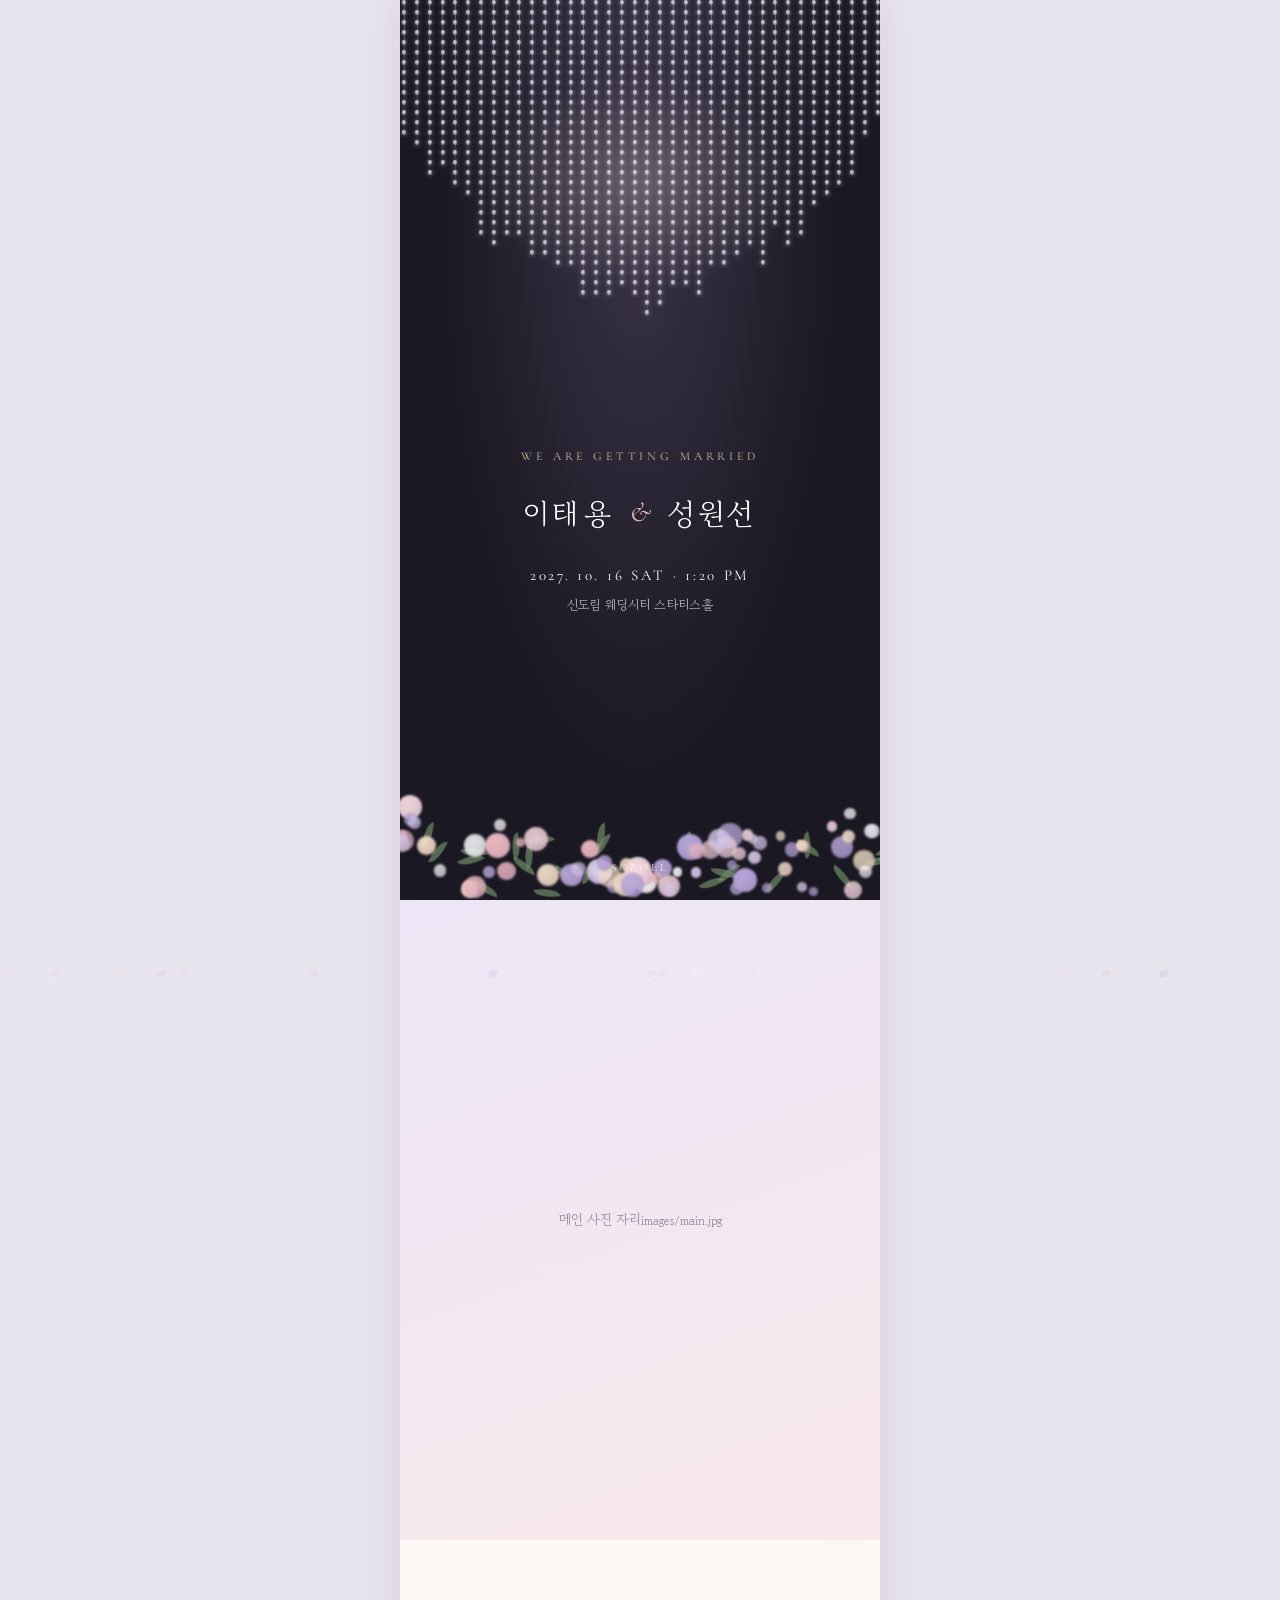
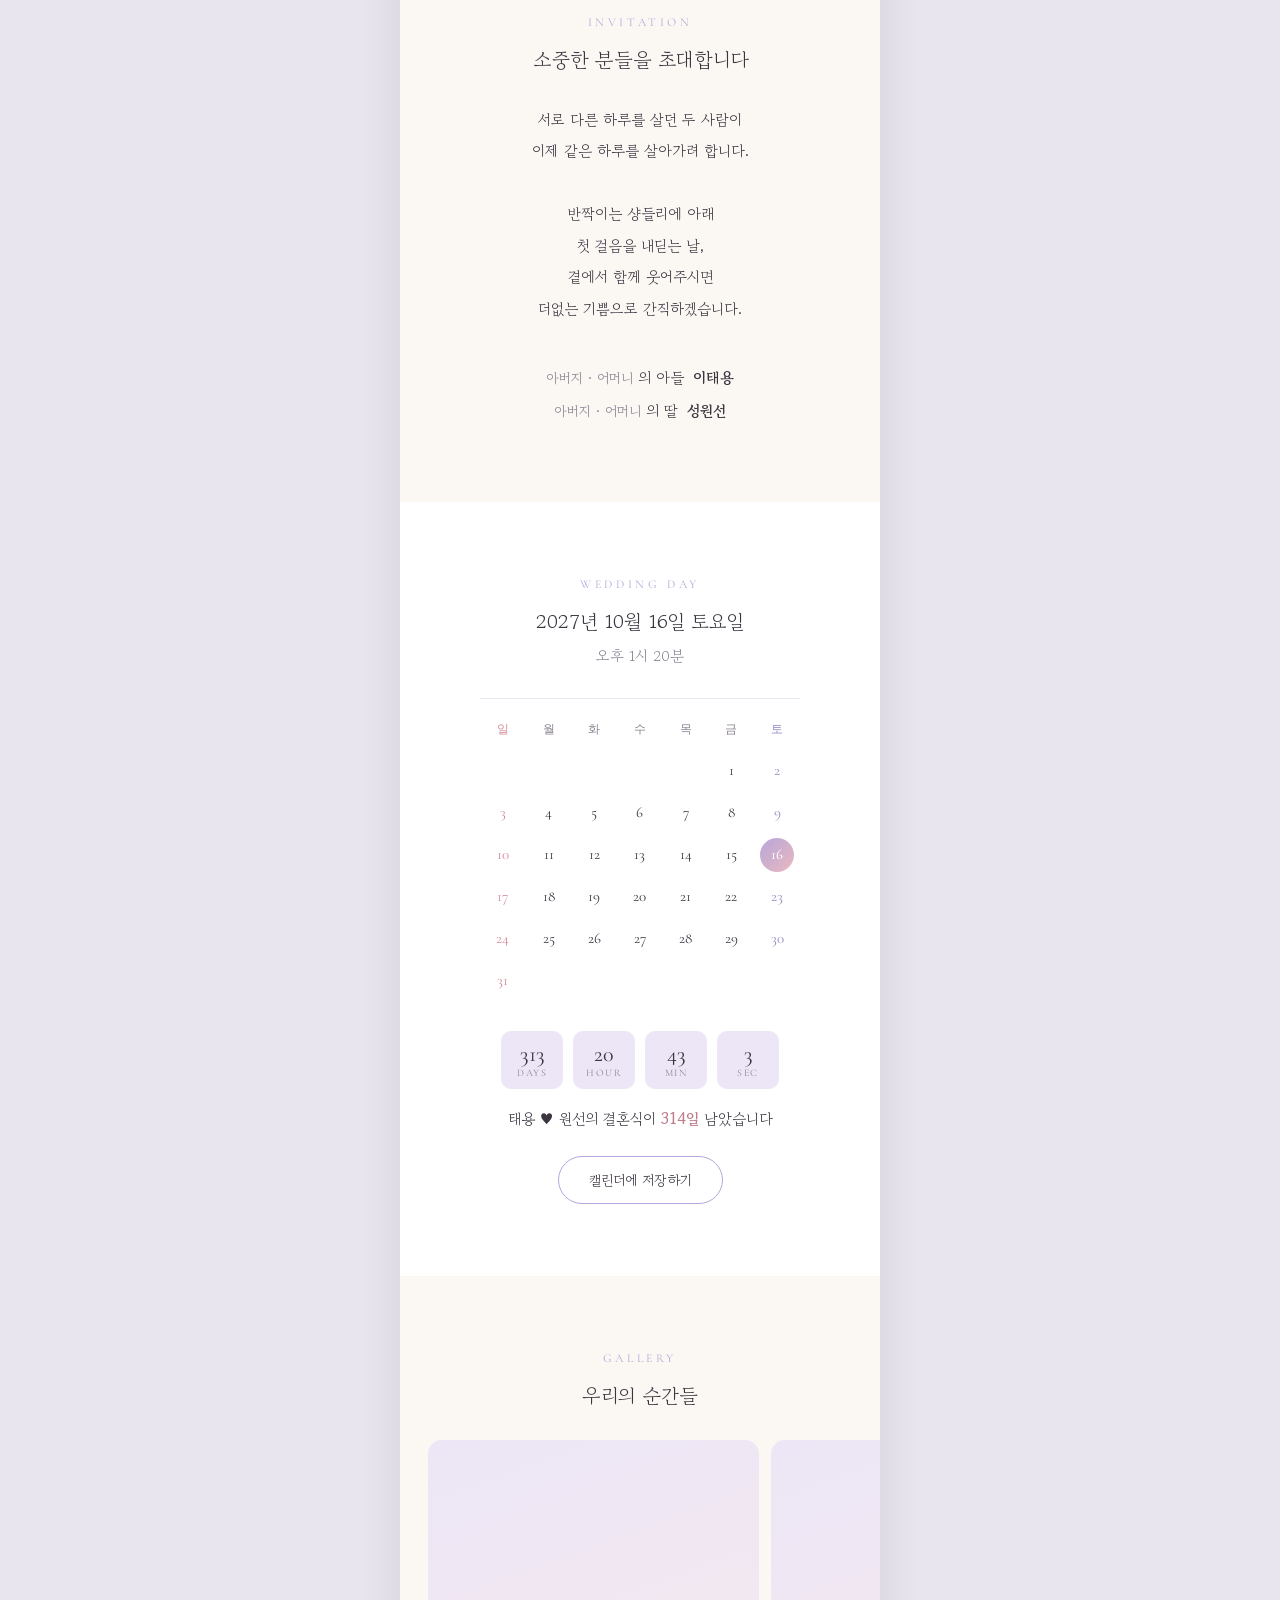
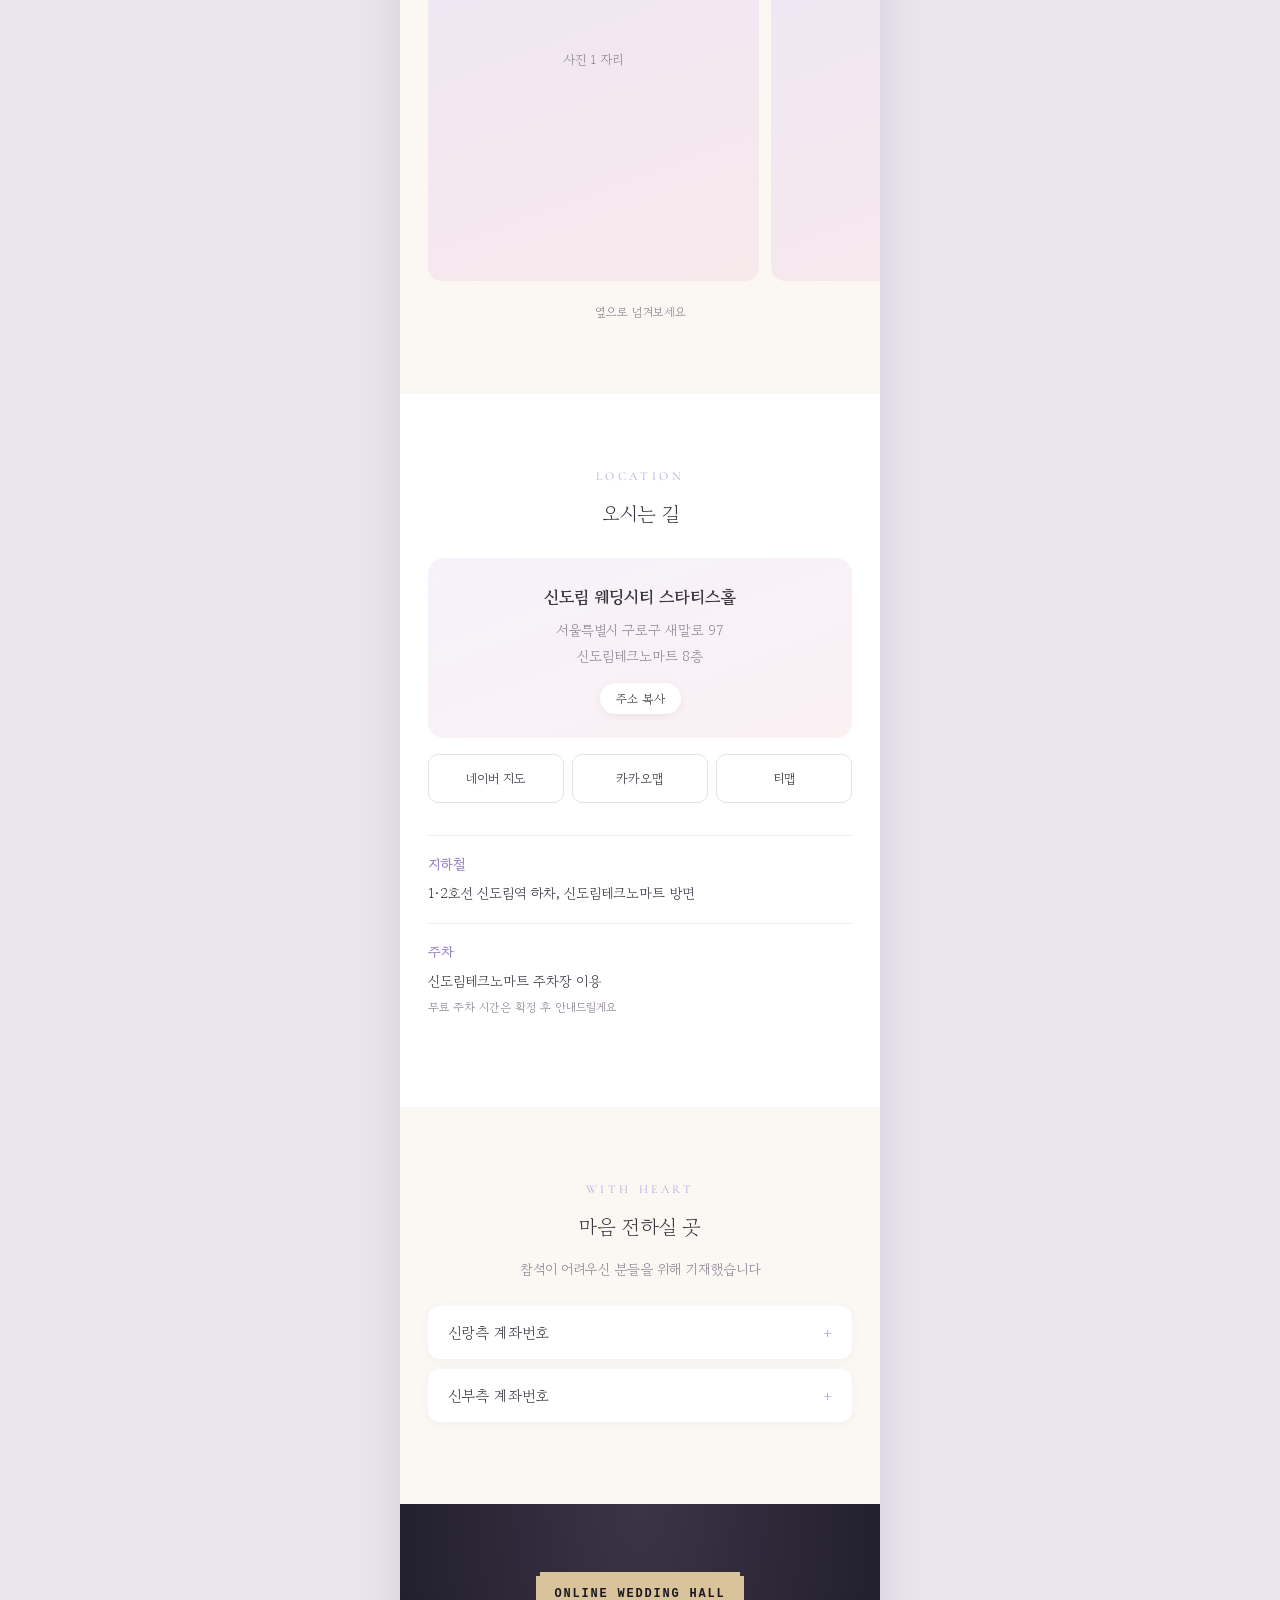
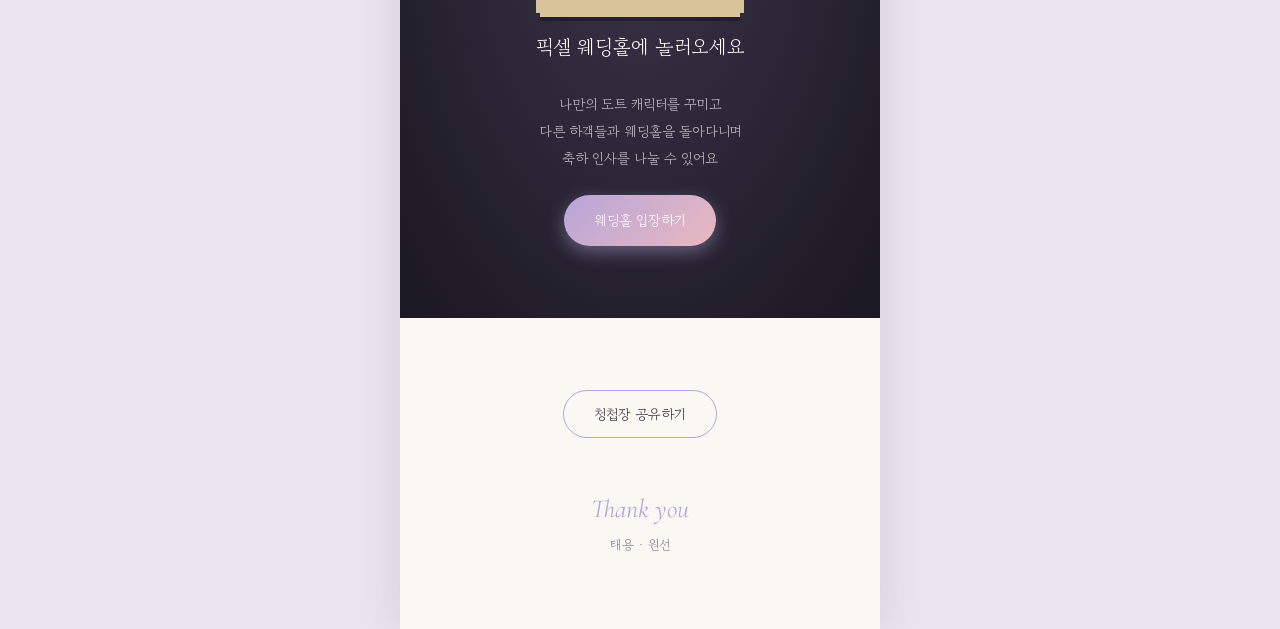
==== index.html @ 7d854432 "청첩장 1단계: 기본 페이지와 웨딩홀 준비 화면 Co-Authored-By: Claude Opus 5.5 <noreply@anthropic.com> Claude-Session: h" ====
<!DOCTYPE html>
<html lang="ko">
<head>
  <meta charset="UTF-8" />
  <meta name="viewport" content="width=device-width, initial-scale=1, viewport-fit=cover" />
  <title>이태용 ♥ 성원선 결혼합니다</title>
  <meta name="description" content="2027년 10월 16일 토요일 오후 1시 20분, 신도림 웨딩시티 스타티스홀" />

  <!-- 카카오톡/문자 공유 썸네일 (배포 후 og-image.jpg 넣고 주소 바꾸기) -->
  <meta property="og:type" content="website" />
  <meta property="og:title" content="이태용 ♥ 성원선 결혼합니다" />
  <meta property="og:description" content="2027.10.16 토 오후 1시 20분 · 신도림 웨딩시티 스타티스홀" />
  <meta property="og:image" content="/images/og-image.jpg" />

  <link rel="preconnect" href="https://fonts.googleapis.com" />
  <link rel="preconnect" href="https://fonts.gstatic.com" crossorigin />
  <link href="https://fonts.googleapis.com/css2?family=Cormorant+Garamond:ital,wght@0,400;0,500;1,400&family=Gowun+Batang:wght@400;700&display=swap" rel="stylesheet" />
  <link rel="stylesheet" href="style.css" />
</head>
<body>
  <main class="wrap">

    <!-- 1. 커버 -->
    <section class="cover">
      <div class="chandelier" id="chandelier" aria-hidden="true"></div>
      <div class="cover-glow" aria-hidden="true"></div>
      <div class="cover-text">
        <p class="eyebrow">WE ARE GETTING MARRIED</p>
        <h1 class="names">
          <span>이태용</span>
          <span class="amp">&amp;</span>
          <span>성원선</span>
        </h1>
        <p class="cover-date">2027. 10. 16 SAT · 1:20 PM</p>
        <p class="cover-place">신도림 웨딩시티 스타티스홀</p>
      </div>
      <div class="flowers" aria-hidden="true"></div>
      <div class="scroll-hint" aria-hidden="true">SCROLL</div>
    </section>

    <!-- 2. 메인 사진 -->
    <section class="section main-photo reveal">
      <div class="photo-frame">
        <img src="images/main.jpg" alt="이태용, 성원선 웨딩 사진" onerror="this.parentElement.classList.add('empty')" />
        <span class="photo-placeholder">메인 사진 자리<br /><small>images/main.jpg</small></span>
      </div>
    </section>

    <!-- 3. 인사말 -->
    <section class="section greeting reveal">
      <p class="label">INVITATION</p>
      <h2>소중한 분들을 초대합니다</h2>
      <p class="greeting-text">
        서로 다른 하루를 살던 두 사람이<br />
        이제 같은 하루를 살아가려 합니다.<br /><br />
        반짝이는 샹들리에 아래<br />
        첫 걸음을 내딛는 날,<br />
        곁에서 함께 웃어주시면<br />
        더없는 기쁨으로 간직하겠습니다.
      </p>
      <div class="couple">
        <p><span class="parents">아버지 · 어머니</span> 의 아들 <strong>이태용</strong></p>
        <p><span class="parents">아버지 · 어머니</span> 의 딸 <strong>성원선</strong></p>
      </div>
    </section>

    <!-- 4. 날짜 / 달력 / D-day -->
    <section class="section date reveal">
      <p class="label">WEDDING DAY</p>
      <h2>2027년 10월 16일 토요일<br /><small>오후 1시 20분</small></h2>
      <div class="calendar" id="calendar"></div>
      <div class="dday" id="dday"></div>
      <button class="btn ghost" id="addCalendar" type="button">캘린더에 저장하기</button>
    </section>

    <!-- 5. 갤러리 -->
    <section class="section gallery reveal">
      <p class="label">GALLERY</p>
      <h2>우리의 순간들</h2>
      <div class="gallery-track" id="gallery"></div>
      <p class="hint">옆으로 넘겨보세요</p>
    </section>

    <!-- 6. 오시는 길 -->
    <section class="section location reveal">
      <p class="label">LOCATION</p>
      <h2>오시는 길</h2>
      <div class="venue-card">
        <p class="venue-name">신도림 웨딩시티 스타티스홀</p>
        <p class="venue-addr">서울특별시 구로구 새말로 97<br />신도림테크노마트 8층</p>
        <button class="copy-btn" type="button" data-copy="서울특별시 구로구 새말로 97 신도림테크노마트 8층">주소 복사</button>
      </div>
      <div class="map-buttons">
        <a class="map-btn" id="naverMap" target="_blank" rel="noopener">네이버 지도</a>
        <a class="map-btn" id="kakaoMap" target="_blank" rel="noopener">카카오맵</a>
        <a class="map-btn" id="tmap">티맵</a>
      </div>
      <div class="transport">
        <div>
          <h3>지하철</h3>
          <p>1·2호선 신도림역 하차, 신도림테크노마트 방면</p>
        </div>
        <div>
          <h3>주차</h3>
          <p>신도림테크노마트 주차장 이용<br /><small>무료 주차 시간은 확정 후 안내드릴게요</small></p>
        </div>
      </div>
    </section>

    <!-- 7. 마음 전하실 곳 -->
    <section class="section account reveal">
      <p class="label">WITH HEART</p>
      <h2>마음 전하실 곳</h2>
      <p class="sub">참석이 어려우신 분들을 위해 기재했습니다</p>
      <div class="accordion" id="accounts"></div>
    </section>

    <!-- 8. 온라인 웨딩홀 입장 -->
    <section class="section hall-entry reveal">
      <div class="pixel-sign">ONLINE WEDDING HALL</div>
      <h2>픽셀 웨딩홀에 놀러오세요</h2>
      <p class="sub">
        나만의 도트 캐릭터를 꾸미고<br />
        다른 하객들과 웨딩홀을 돌아다니며<br />
        축하 인사를 나눌 수 있어요
      </p>
      <a class="btn primary" href="hall/">웨딩홀 입장하기</a>
    </section>

    <!-- 9. 공유 -->
    <section class="section share reveal">
      <button class="btn ghost" id="shareBtn" type="button">청첩장 공유하기</button>
      <p class="thanks">Thank you</p>
      <p class="footer-names">태용 · 원선</p>
    </section>

  </main>

  <div class="toast" id="toast"></div>
  <script src="main.js"></script>
</body>
</html>
---- style.css ----
:root {
  --night: #1a1822;
  --night-2: #252231;
  --ivory: #fbf8f4;
  --paper: #ffffff;
  --ink: #3b3540;
  --muted: #8d8494;
  --lavender: #b7a6d9;
  --lavender-soft: #ece6f6;
  --blush: #eab8c0;
  --blush-soft: #f8e9ec;
  --sage: #a9bfa0;
  --gold: #d9c39a;
  --serif-ko: "Gowun Batang", serif;
  --serif-en: "Cormorant Garamond", serif;
}

* { box-sizing: border-box; margin: 0; padding: 0; }

html { scroll-behavior: smooth; }

body {
  background: #e9e5ee;
  color: var(--ink);
  font-family: var(--serif-ko);
  line-height: 1.8;
  -webkit-font-smoothing: antialiased;
}

.wrap {
  max-width: 480px;
  margin: 0 auto;
  background: var(--ivory);
  overflow: hidden;
  box-shadow: 0 0 40px rgba(60, 40, 80, 0.12);
}

/* ---------- 커버 ---------- */
.cover {
  position: relative;
  height: 100svh;
  min-height: 640px;
  background: radial-gradient(ellipse at 50% 20%, #3a3448 0%, var(--night) 60%);
  color: #fff;
  display: flex;
  align-items: center;
  justify-content: center;
  text-align: center;
  overflow: hidden;
}

.chandelier {
  position: absolute;
  top: 0;
  left: 50%;
  width: 120%;
  height: 46%;
  transform: translateX(-50%);
}

.strand {
  position: absolute;
  top: 0;
  width: 2px;
  display: flex;
  flex-direction: column;
  align-items: center;
  gap: 5px;
}

.strand::before {
  content: "";
  position: absolute;
  top: 0;
  bottom: 0;
  width: 1px;
  background: linear-gradient(to bottom, rgba(255, 255, 255, 0.25), rgba(255, 255, 255, 0.05));
}

.crystal {
  width: 4px;
  height: 5px;
  border-radius: 50% 50% 50% 50% / 40% 40% 60% 60%;
  background: radial-gradient(circle at 35% 30%, #fff 0%, #e8e2ff 40%, rgba(200, 190, 255, 0.4) 100%);
  box-shadow: 0 0 4px rgba(255, 255, 255, 0.7);
  animation: twinkle 3s ease-in-out infinite;
  opacity: 0.75;
}

@keyframes twinkle {
  0%, 100% { opacity: 0.45; transform: scale(0.9); }
  50% { opacity: 1; transform: scale(1.15); box-shadow: 0 0 8px rgba(255, 255, 255, 0.95); }
}

.cover-glow {
  position: absolute;
  top: 8%;
  left: 50%;
  width: 320px;
  height: 220px;
  transform: translateX(-50%);
  background: radial-gradient(ellipse, rgba(255, 244, 220, 0.22), transparent 70%);
  filter: blur(10px);
  pointer-events: none;
}

.cover-text {
  position: relative;
  z-index: 2;
  margin-top: 18vh;
  animation: fadeUp 1.6s ease both 0.3s;
}

.eyebrow {
  font-family: var(--serif-en);
  letter-spacing: 0.32em;
  font-size: 12px;
  color: var(--gold);
  margin-bottom: 18px;
}

.names {
  font-weight: 400;
  font-size: 30px;
  letter-spacing: 0.12em;
  display: flex;
  align-items: center;
  justify-content: center;
  gap: 14px;
}

.names .amp {
  font-family: var(--serif-en);
  font-style: italic;
  color: var(--blush);
  font-size: 28px;
}

.cover-date {
  margin-top: 22px;
  font-family: var(--serif-en);
  letter-spacing: 0.18em;
  font-size: 15px;
}

.cover-place {
  font-size: 13px;
  color: rgba(255, 255, 255, 0.7);
  margin-top: 4px;
}

.flowers {
  position: absolute;
  bottom: 0;
  left: 0;
  width: 100%;
  height: 150px;
  pointer-events: none;
}

.bloom {
  position: absolute;
  border-radius: 50%;
  filter: blur(1.2px);
  box-shadow: inset -3px -4px 8px rgba(120, 90, 140, 0.18);
}

.leaf {
  position: absolute;
  width: 26px;
  height: 10px;
  border-radius: 0 100% 0 100%;
  background: #6f8a66;
  opacity: 0.7;
  filter: blur(0.6px);
}

.scroll-hint {
  position: absolute;
  bottom: 22px;
  left: 50%;
  transform: translateX(-50%);
  font-family: var(--serif-en);
  font-size: 11px;
  letter-spacing: 0.3em;
  color: rgba(255, 255, 255, 0.85);
  z-index: 3;
  animation: bob 2s ease-in-out infinite;
}

@keyframes bob {
  0%, 100% { transform: translate(-50%, 0); }
  50% { transform: translate(-50%, 6px); }
}

@keyframes fadeUp {
  from { opacity: 0; transform: translateY(20px); }
  to { opacity: 1; transform: translateY(0); }
}

/* 꽃잎 */
.petal {
  position: fixed;
  top: -20px;
  width: 9px;
  height: 7px;
  border-radius: 60% 0 60% 0;
  pointer-events: none;
  z-index: 50;
  animation: fall linear forwards;
}

@keyframes fall {
  to { transform: translate(var(--drift), 110vh) rotate(540deg); opacity: 0.2; }
}

/* ---------- 공통 섹션 ---------- */
.section {
  padding: 72px 28px;
  text-align: center;
}

.label {
  font-family: var(--serif-en);
  letter-spacing: 0.3em;
  font-size: 12px;
  color: var(--lavender);
  margin-bottom: 10px;
}

h2 {
  font-size: 20px;
  font-weight: 400;
  margin-bottom: 28px;
  line-height: 1.6;
}

h2 small {
  font-size: 15px;
  color: var(--muted);
}

.sub {
  color: var(--muted);
  font-size: 14px;
  margin-top: -14px;
  margin-bottom: 24px;
}

.reveal {
  opacity: 0;
  transform: translateY(24px);
  transition: opacity 1s ease, transform 1s ease;
}

.reveal.show {
  opacity: 1;
  transform: none;
}

/* ---------- 메인 사진 ---------- */
.main-photo { padding: 0; }

.photo-frame {
  position: relative;
  aspect-ratio: 3 / 4;
  background: linear-gradient(160deg, var(--lavender-soft), var(--blush-soft));
}

.photo-frame img {
  width: 100%;
  height: 100%;
  object-fit: cover;
  display: block;
}

.photo-placeholder {
  display: none;
  position: absolute;
  inset: 0;
  align-items: center;
  justify-content: center;
  color: var(--muted);
  font-size: 14px;
}

.photo-frame.empty img { display: none; }
.photo-frame.empty .photo-placeholder { display: flex; }

/* ---------- 인사말 ---------- */
.greeting-text {
  font-size: 15px;
  line-height: 2.1;
  margin-bottom: 40px;
}

.couple p {
  font-size: 15px;
  margin: 6px 0;
}

.couple .parents { color: var(--muted); font-size: 14px; }
.couple strong { font-weight: 700; margin-left: 4px; }

/* ---------- 달력 ---------- */
.date { background: var(--paper); }

.calendar {
  display: grid;
  grid-template-columns: repeat(7, 1fr);
  gap: 6px 0;
  max-width: 320px;
  margin: 0 auto 32px;
  padding-top: 20px;
  border-top: 1px solid #eee7f2;
  font-family: var(--serif-en);
  font-size: 15px;
}

.calendar .dow { font-size: 12px; color: var(--muted); padding-bottom: 6px; }
.calendar .sun { color: #d48a96; }
.calendar .sat { color: #8f8ac2; }

.calendar .day {
  height: 36px;
  display: flex;
  align-items: center;
  justify-content: center;
}

.calendar .wedding {
  position: relative;
  color: #fff;
  font-weight: 500;
}

.calendar .wedding::before {
  content: "";
  position: absolute;
  width: 34px;
  height: 34px;
  border-radius: 50%;
  background: linear-gradient(135deg, var(--lavender), var(--blush));
  z-index: -1;
}

.calendar .wedding { z-index: 0; }

.dday {
  font-size: 15px;
  margin-bottom: 24px;
}

.dday-boxes {
  display: flex;
  justify-content: center;
  gap: 10px;
  margin-bottom: 16px;
}

.dday-box {
  width: 62px;
  padding: 10px 0;
  background: var(--lavender-soft);
  border-radius: 10px;
  font-family: var(--serif-en);
  font-size: 22px;
  line-height: 1.2;
}

.dday-box small {
  display: block;
  font-size: 10px;
  letter-spacing: 0.15em;
  color: var(--muted);
}

.dday strong { color: #c07d8a; }

/* ---------- 버튼 ---------- */
.btn {
  display: inline-block;
  padding: 13px 30px;
  border-radius: 999px;
  font-family: var(--serif-ko);
  font-size: 14px;
  cursor: pointer;
  text-decoration: none;
  transition: transform 0.15s ease, box-shadow 0.15s ease;
}

.btn:active { transform: scale(0.97); }

.btn.ghost {
  background: transparent;
  border: 1px solid var(--lavender);
  color: var(--ink);
}

.btn.primary {
  background: linear-gradient(135deg, var(--lavender), var(--blush));
  border: none;
  color: #fff;
  box-shadow: 0 6px 18px rgba(183, 166, 217, 0.45);
}

/* ---------- 갤러리 ---------- */
.gallery { padding-left: 0; padding-right: 0; }

.gallery-track {
  display: flex;
  gap: 12px;
  overflow-x: auto;
  scroll-snap-type: x mandatory;
  padding: 0 28px 8px;
  scrollbar-width: none;
}

.gallery-track::-webkit-scrollbar { display: none; }

.gallery-item {
  flex: 0 0 78%;
  aspect-ratio: 3 / 4;
  scroll-snap-align: center;
  border-radius: 14px;
  overflow: hidden;
  position: relative;
  background: linear-gradient(160deg, var(--lavender-soft), var(--blush-soft));
}

.gallery-item img {
  width: 100%;
  height: 100%;
  object-fit: cover;
  display: block;
}

.gallery-item span {
  position: absolute;
  inset: 0;
  display: none;
  align-items: center;
  justify-content: center;
  color: var(--muted);
  font-size: 13px;
}

.gallery-item.empty img { display: none; }
.gallery-item.empty span { display: flex; }

.hint {
  margin-top: 12px;
  font-size: 12px;
  color: var(--muted);
}

/* ---------- 오시는 길 ---------- */
.location { background: var(--paper); }

.venue-card {
  padding: 24px;
  border-radius: 16px;
  background: linear-gradient(160deg, #f6f2fb, #fbf1f3);
  margin-bottom: 16px;
}

.venue-name { font-size: 17px; font-weight: 700; margin-bottom: 6px; }
.venue-addr { font-size: 14px; color: var(--muted); margin-bottom: 14px; }

.copy-btn {
  border: none;
  background: #fff;
  padding: 7px 16px;
  border-radius: 999px;
  font-family: var(--serif-ko);
  font-size: 12px;
  color: var(--ink);
  cursor: pointer;
  box-shadow: 0 2px 8px rgba(0, 0, 0, 0.06);
}

.map-buttons {
  display: grid;
  grid-template-columns: repeat(3, 1fr);
  gap: 8px;
  margin-bottom: 32px;
}

.map-btn {
  padding: 12px 0;
  border: 1px solid #e6e0ec;
  border-radius: 10px;
  font-size: 13px;
  color: var(--ink);
  text-decoration: none;
  cursor: pointer;
}

.transport { text-align: left; }
.transport > div { padding: 16px 0; border-top: 1px solid #f0ebf3; }
.transport h3 { font-size: 14px; font-weight: 700; margin-bottom: 4px; color: #9a86c4; }
.transport p { font-size: 14px; }
.transport small { color: var(--muted); }

/* ---------- 계좌 ---------- */
.accordion { text-align: left; }

.acc-item {
  border-radius: 12px;
  background: var(--paper);
  margin-bottom: 10px;
  overflow: hidden;
  box-shadow: 0 2px 10px rgba(80, 60, 100, 0.05);
}

.acc-head {
  width: 100%;
  border: none;
  background: none;
  padding: 16px 20px;
  font-family: var(--serif-ko);
  font-size: 15px;
  display: flex;
  justify-content: space-between;
  cursor: pointer;
  color: var(--ink);
}

.acc-head::after { content: "+"; color: var(--lavender); }
.acc-item.open .acc-head::after { content: "−"; }

.acc-body {
  max-height: 0;
  overflow: hidden;
  transition: max-height 0.35s ease;
}

.acc-item.open .acc-body { max-height: 400px; }

.acc-row {
  display: flex;
  justify-content: space-between;
  align-items: center;
  padding: 12px 20px;
  border-top: 1px solid #f3eff6;
  font-size: 14px;
}

.acc-row small { display: block; color: var(--muted); font-size: 12px; }

/* ---------- 픽셀 웨딩홀 입장 ---------- */
.hall-entry {
  background: radial-gradient(ellipse at 50% 0%, #3a3448, var(--night));
  color: #fff;
}

.hall-entry .sub { color: rgba(255, 255, 255, 0.7); margin-top: 0; line-height: 1.9; }

.pixel-sign {
  display: inline-block;
  font-family: monospace;
  font-weight: 700;
  letter-spacing: 0.15em;
  font-size: 12px;
  padding: 8px 14px;
  margin-bottom: 18px;
  color: var(--night);
  background: var(--gold);
  box-shadow:
    0 -4px 0 0 var(--gold),
    0 4px 0 0 var(--gold),
    -4px 0 0 0 var(--gold),
    4px 0 0 0 var(--gold),
    0 8px 0 0 rgba(0, 0, 0, 0.3);
  image-rendering: pixelated;
}

/* ---------- 공유 / 푸터 ---------- */
.thanks {
  margin-top: 48px;
  font-family: var(--serif-en);
  font-style: italic;
  font-size: 26px;
  color: var(--lavender);
}

.footer-names { font-size: 13px; color: var(--muted); }

/* ---------- 토스트 ---------- */
.toast {
  position: fixed;
  left: 50%;
  bottom: 40px;
  transform: translate(-50%, 20px);
  background: rgba(40, 34, 50, 0.92);
  color: #fff;
  padding: 10px 20px;
  border-radius: 999px;
  font-size: 13px;
  opacity: 0;
  pointer-events: none;
  transition: all 0.3s ease;
  z-index: 100;
}

.toast.show { opacity: 1; transform: translate(-50%, 0); }

@media (prefers-reduced-motion: reduce) {
  .crystal, .scroll-hint, .cover-text { animation: none; }
  .reveal { opacity: 1; transform: none; transition: none; }
}
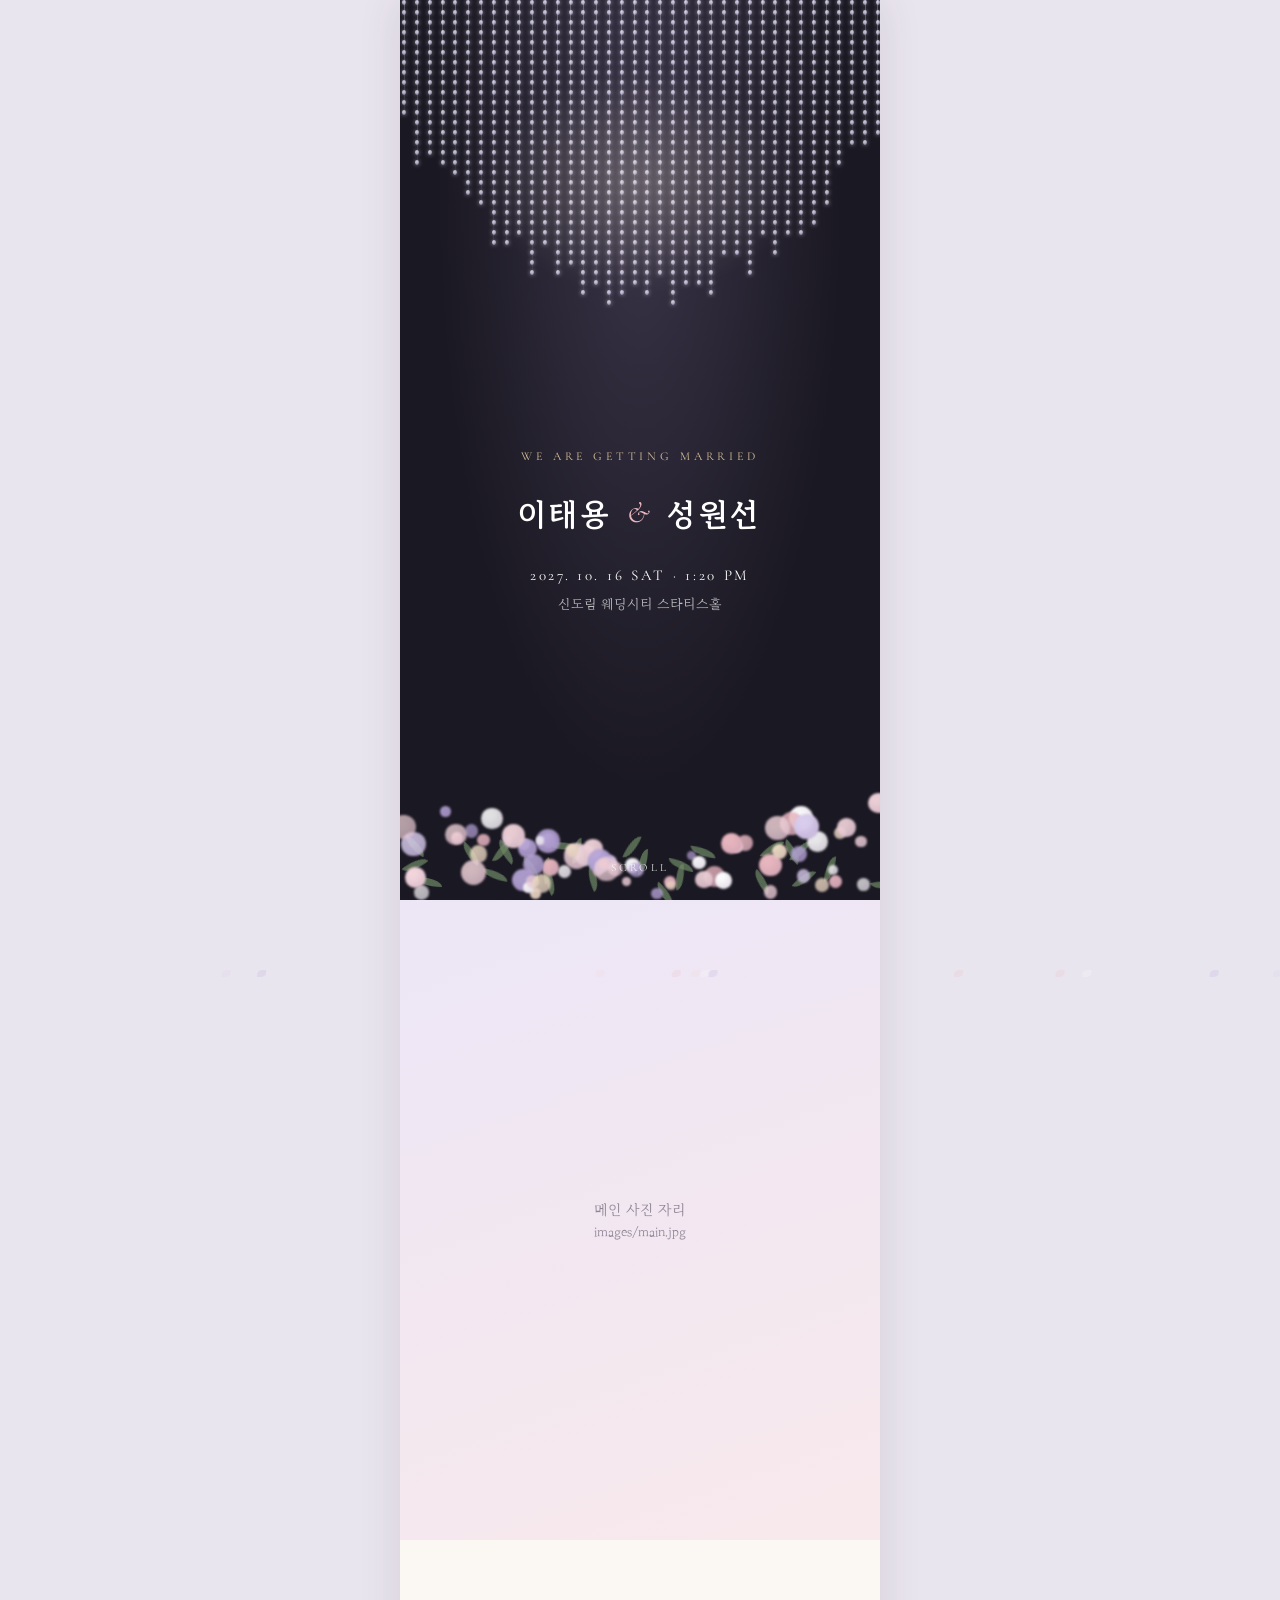
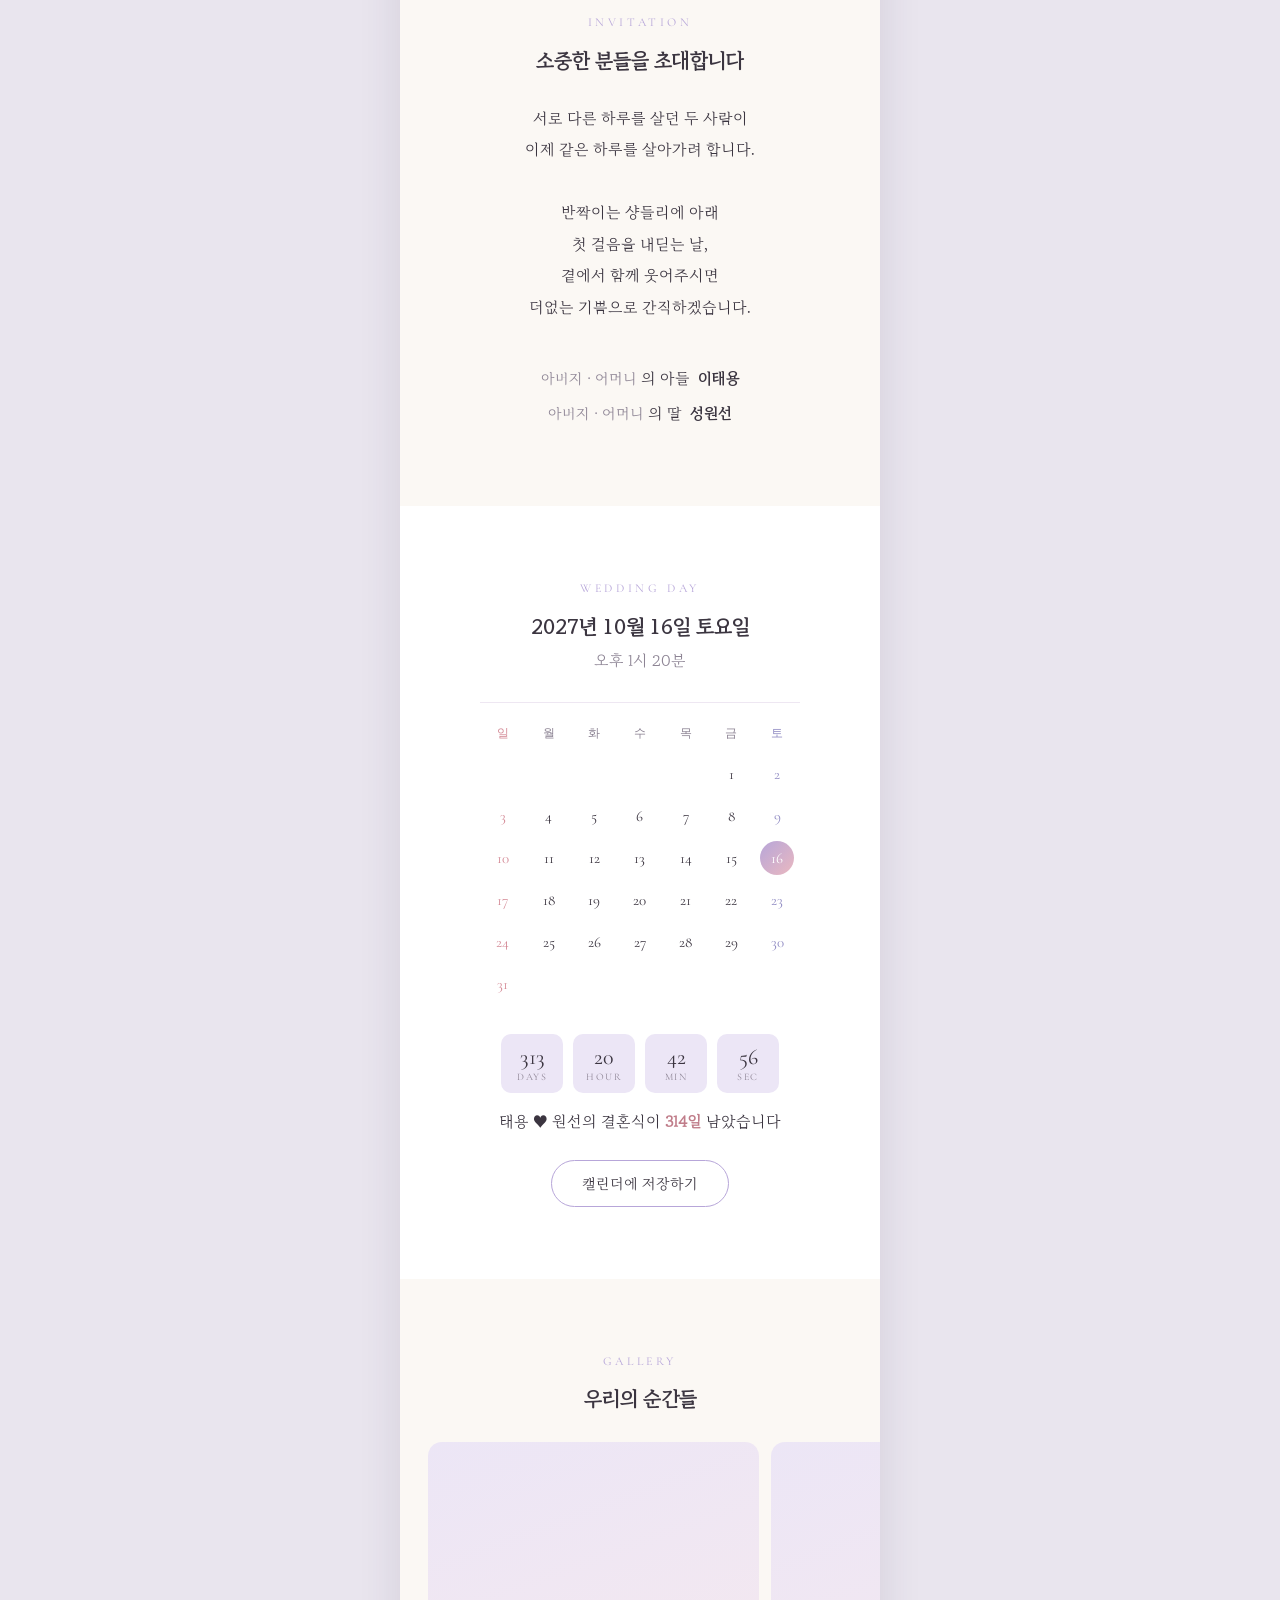
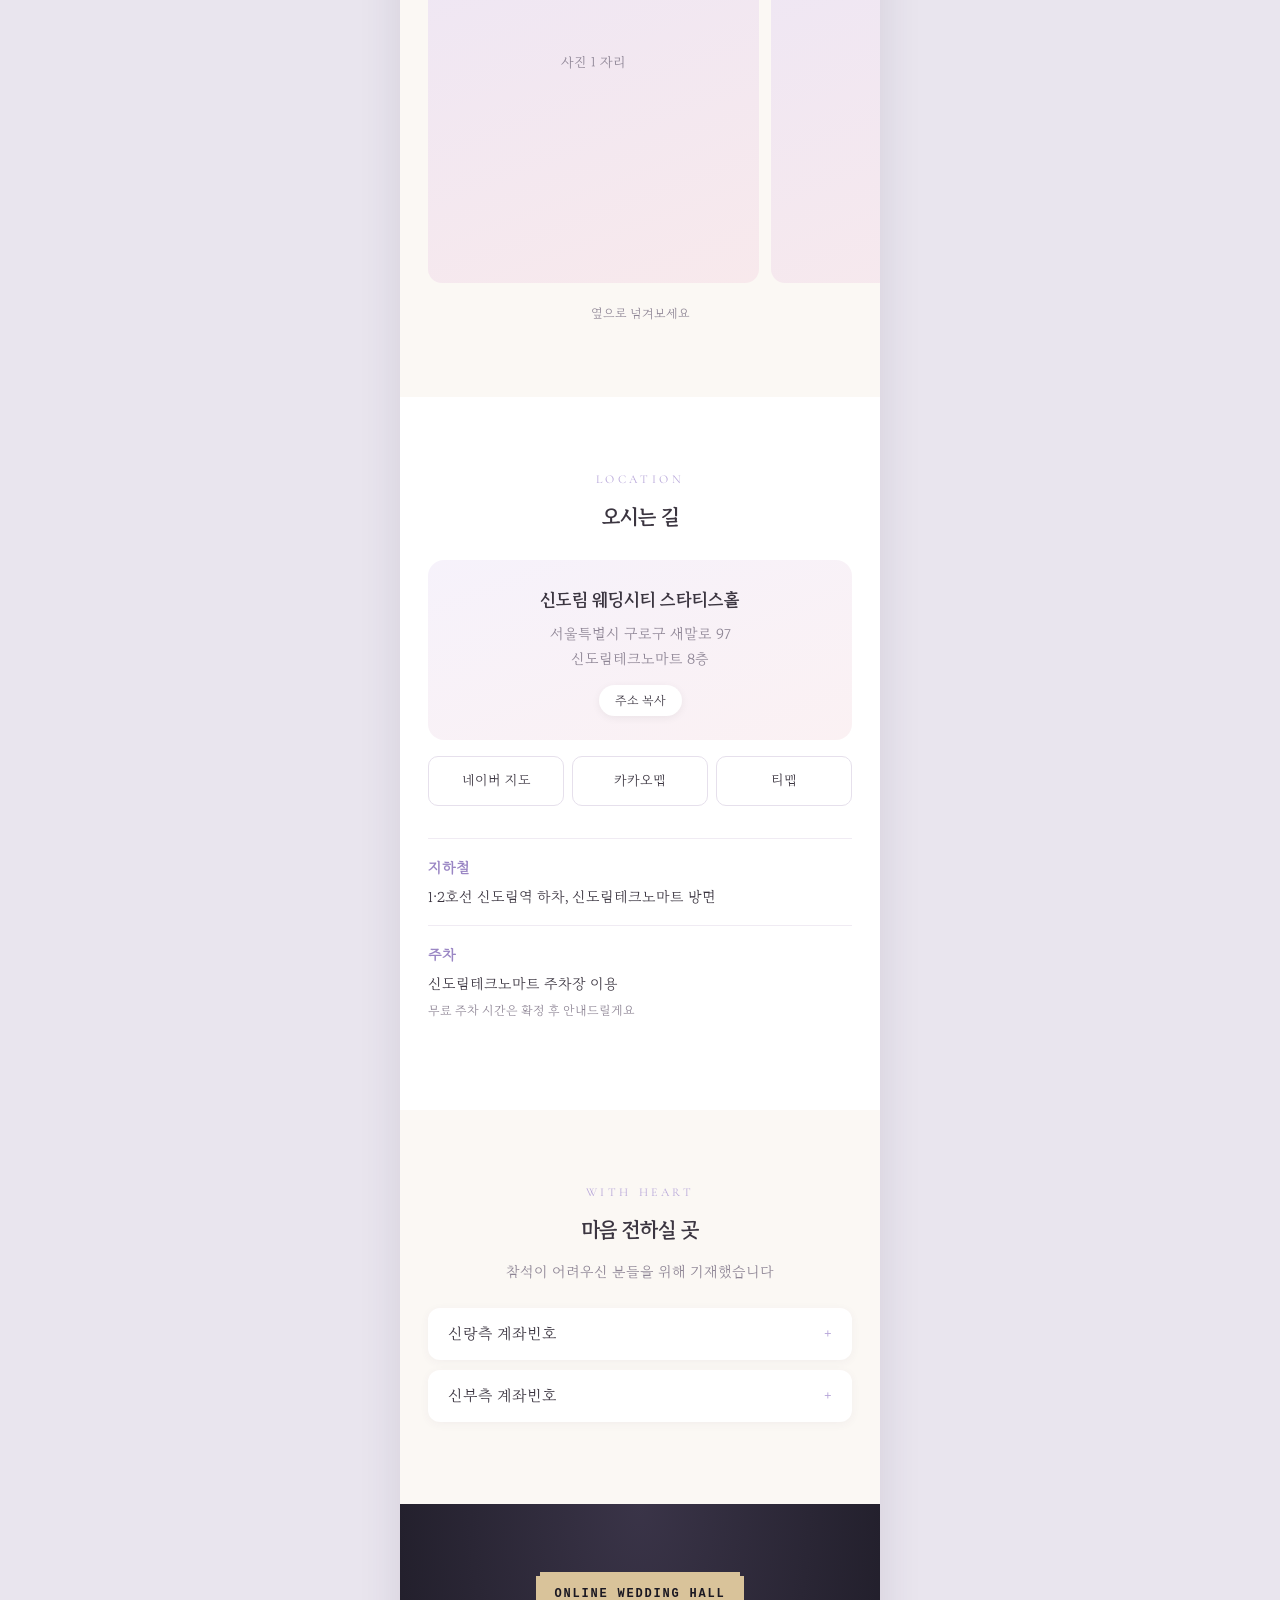
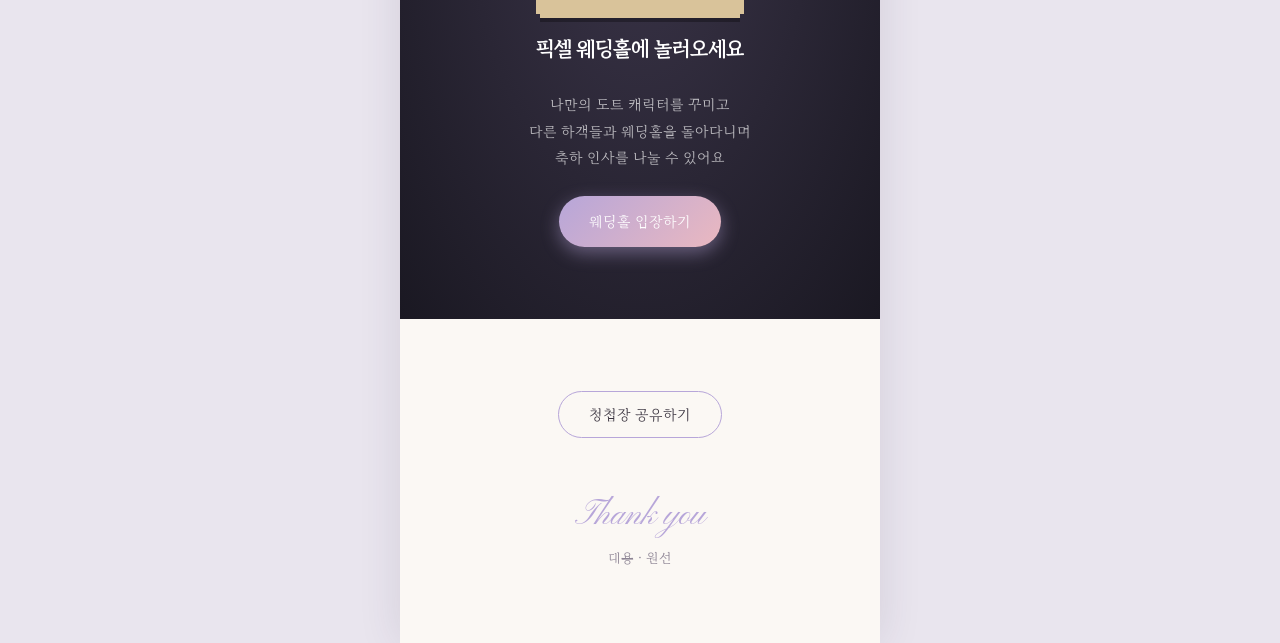
==== commit 2d562fc2: "폰트 교체: 부산 단디명조 + 마루부리, 폰트 파일 직접 포함 Co-Authored-By: Claude Opus 5.5 <noreply@anthropic.com> Claude-Se" ====
--- a/index.html
+++ b/index.html
@@ -11,10 +11,7 @@
   <meta property="og:title" content="이태용 ♥ 성원선 결혼합니다" />
   <meta property="og:description" content="2027.10.16 토 오후 1시 20분 · 신도림 웨딩시티 스타티스홀" />
   <meta property="og:image" content="/images/og-image.jpg" />
-
-  <link rel="preconnect" href="https://fonts.googleapis.com" />
-  <link rel="preconnect" href="https://fonts.gstatic.com" crossorigin />
-  <link href="https://fonts.googleapis.com/css2?family=Cormorant+Garamond:ital,wght@0,400;0,500;1,400&family=Gowun+Batang:wght@400;700&display=swap" rel="stylesheet" />
+  <link rel="preload" href="fonts/BusanDandiMyeongjoB.woff2" as="font" type="font/woff2" crossorigin />
   <link rel="stylesheet" href="style.css" />
 </head>
 <body>
--- a/style.css
+++ b/style.css
@@ -1,3 +1,9 @@
+@font-face { font-family: "Dandi"; src: url("fonts/BusanDandiMyeongjoB.woff2") format("woff2"); font-display: swap; }
+@font-face { font-family: "MaruBuri"; src: url("fonts/MaruBuri-Regular.woff2") format("woff2"); font-display: swap; }
+@font-face { font-family: "Cormorant"; src: url("fonts/cormorant-garamond-latin-400-normal.woff2") format("woff2"); font-display: swap; }
+@font-face { font-family: "Cormorant"; font-style: italic; src: url("fonts/cormorant-garamond-latin-400-italic.woff2") format("woff2"); font-display: swap; }
+@font-face { font-family: "Pinyon"; src: url("fonts/pinyon-script-latin-400-normal.woff2") format("woff2"); font-display: swap; }
+
 :root {
   --night: #1a1822;
   --night-2: #252231;
@@ -11,8 +17,10 @@
   --blush-soft: #f8e9ec;
   --sage: #a9bfa0;
   --gold: #d9c39a;
-  --serif-ko: "Gowun Batang", serif;
-  --serif-en: "Cormorant Garamond", serif;
+  --serif-ko: "MaruBuri", serif;
+  --title-ko: "Dandi", "MaruBuri", serif;
+  --script: "Pinyon", cursive;
+  --serif-en: "Cormorant", serif;
 }
 
 * { box-sizing: border-box; margin: 0; padding: 0; }
@@ -120,6 +128,7 @@
 }
 
 .names {
+  font-family: var(--title-ko);
   font-weight: 400;
   font-size: 30px;
   letter-spacing: 0.12em;
@@ -133,7 +142,7 @@
   font-family: var(--serif-en);
   font-style: italic;
   color: var(--blush);
-  font-size: 28px;
+  font-size: 30px;
 }
 
 .cover-date {
@@ -229,6 +238,7 @@
 }
 
 h2 {
+  font-family: var(--title-ko);
   font-size: 20px;
   font-weight: 400;
   margin-bottom: 28px;
@@ -236,6 +246,7 @@
 }
 
 h2 small {
+  font-family: var(--serif-ko);
   font-size: 15px;
   color: var(--muted);
 }
@@ -278,6 +289,7 @@
   display: none;
   position: absolute;
   inset: 0;
+  flex-direction: column;
   align-items: center;
   justify-content: center;
   color: var(--muted);
@@ -300,7 +312,7 @@
 }
 
 .couple .parents { color: var(--muted); font-size: 14px; }
-.couple strong { font-weight: 700; margin-left: 4px; }
+.couple strong { font-family: var(--title-ko); font-weight: 400; margin-left: 4px; }
 
 /* ---------- 달력 ---------- */
 .date { background: var(--paper); }
@@ -464,7 +476,7 @@
   margin-bottom: 16px;
 }
 
-.venue-name { font-size: 17px; font-weight: 700; margin-bottom: 6px; }
+.venue-name { font-family: var(--title-ko); font-size: 17px; font-weight: 400; margin-bottom: 6px; }
 .venue-addr { font-size: 14px; color: var(--muted); margin-bottom: 14px; }
 
 .copy-btn {
@@ -578,9 +590,8 @@
 /* ---------- 공유 / 푸터 ---------- */
 .thanks {
   margin-top: 48px;
-  font-family: var(--serif-en);
-  font-style: italic;
-  font-size: 26px;
+  font-family: var(--script);
+  font-size: 34px;
   color: var(--lavender);
 }
 
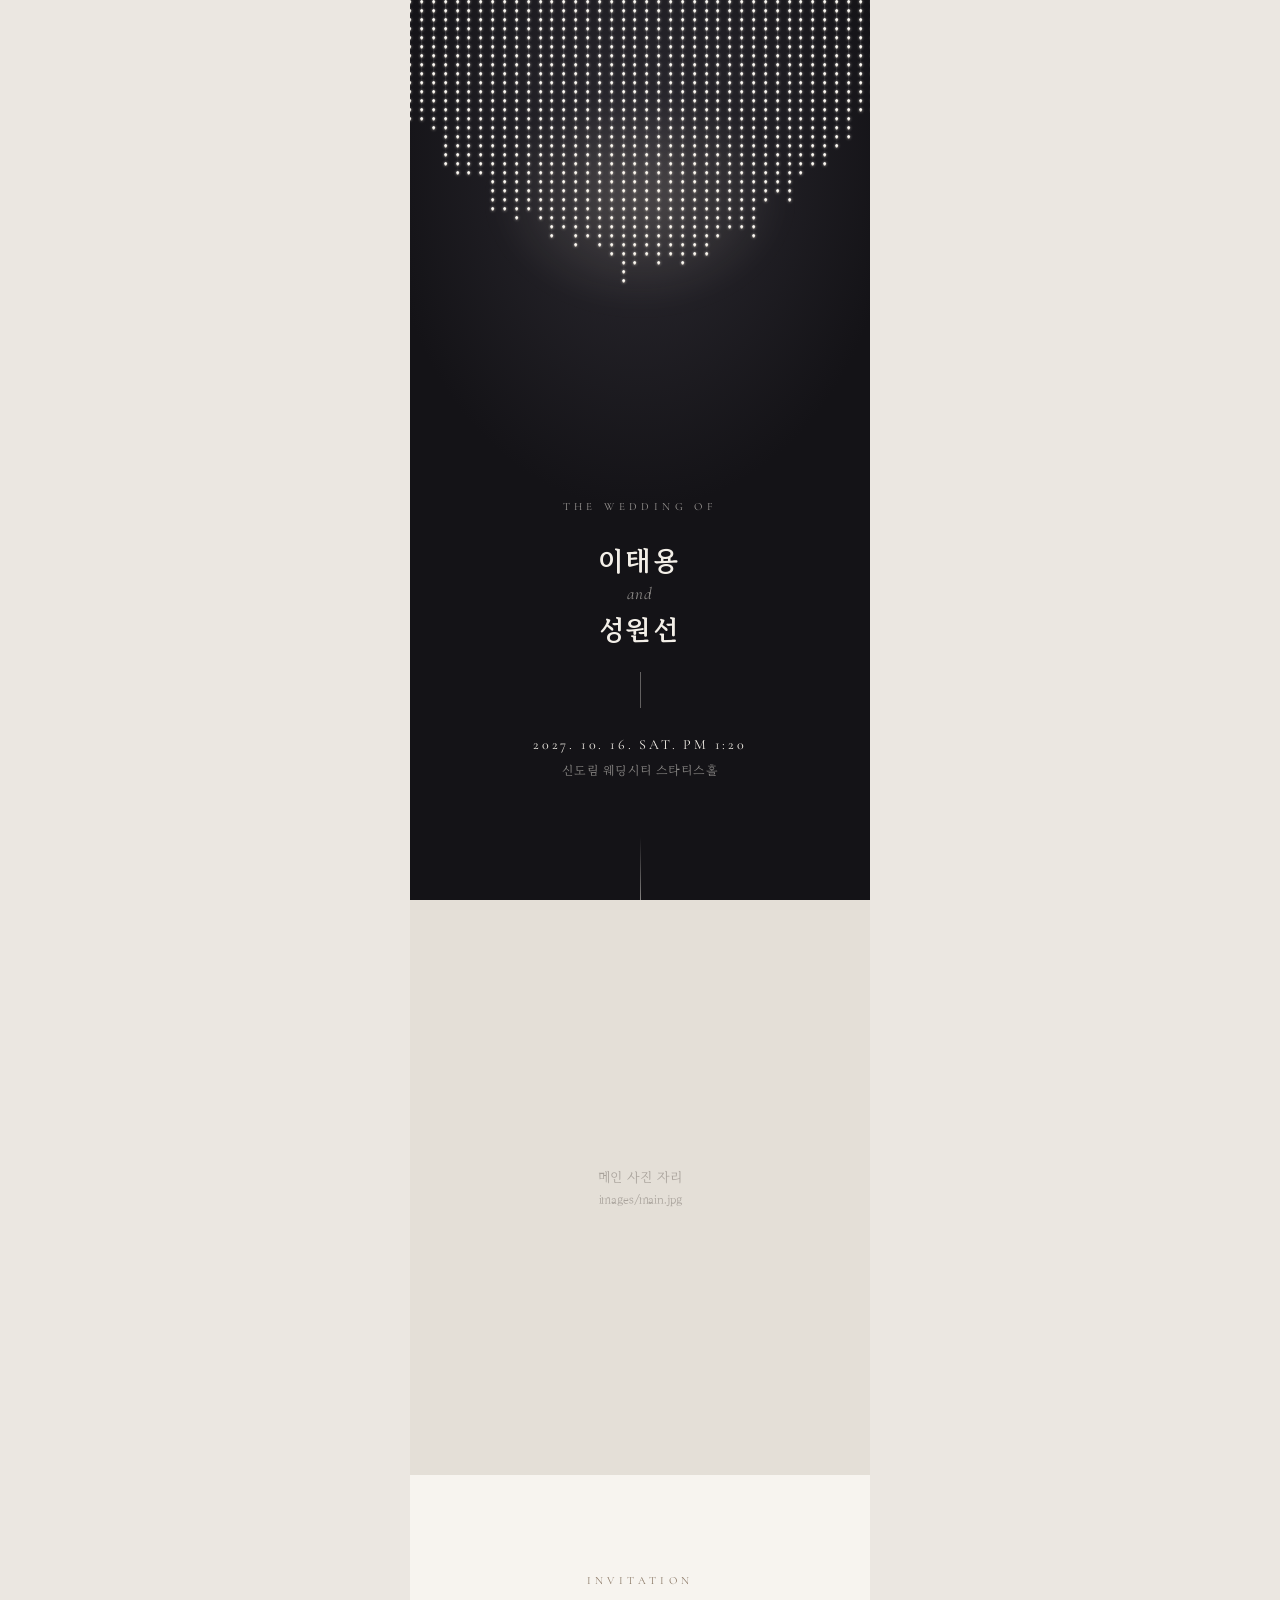
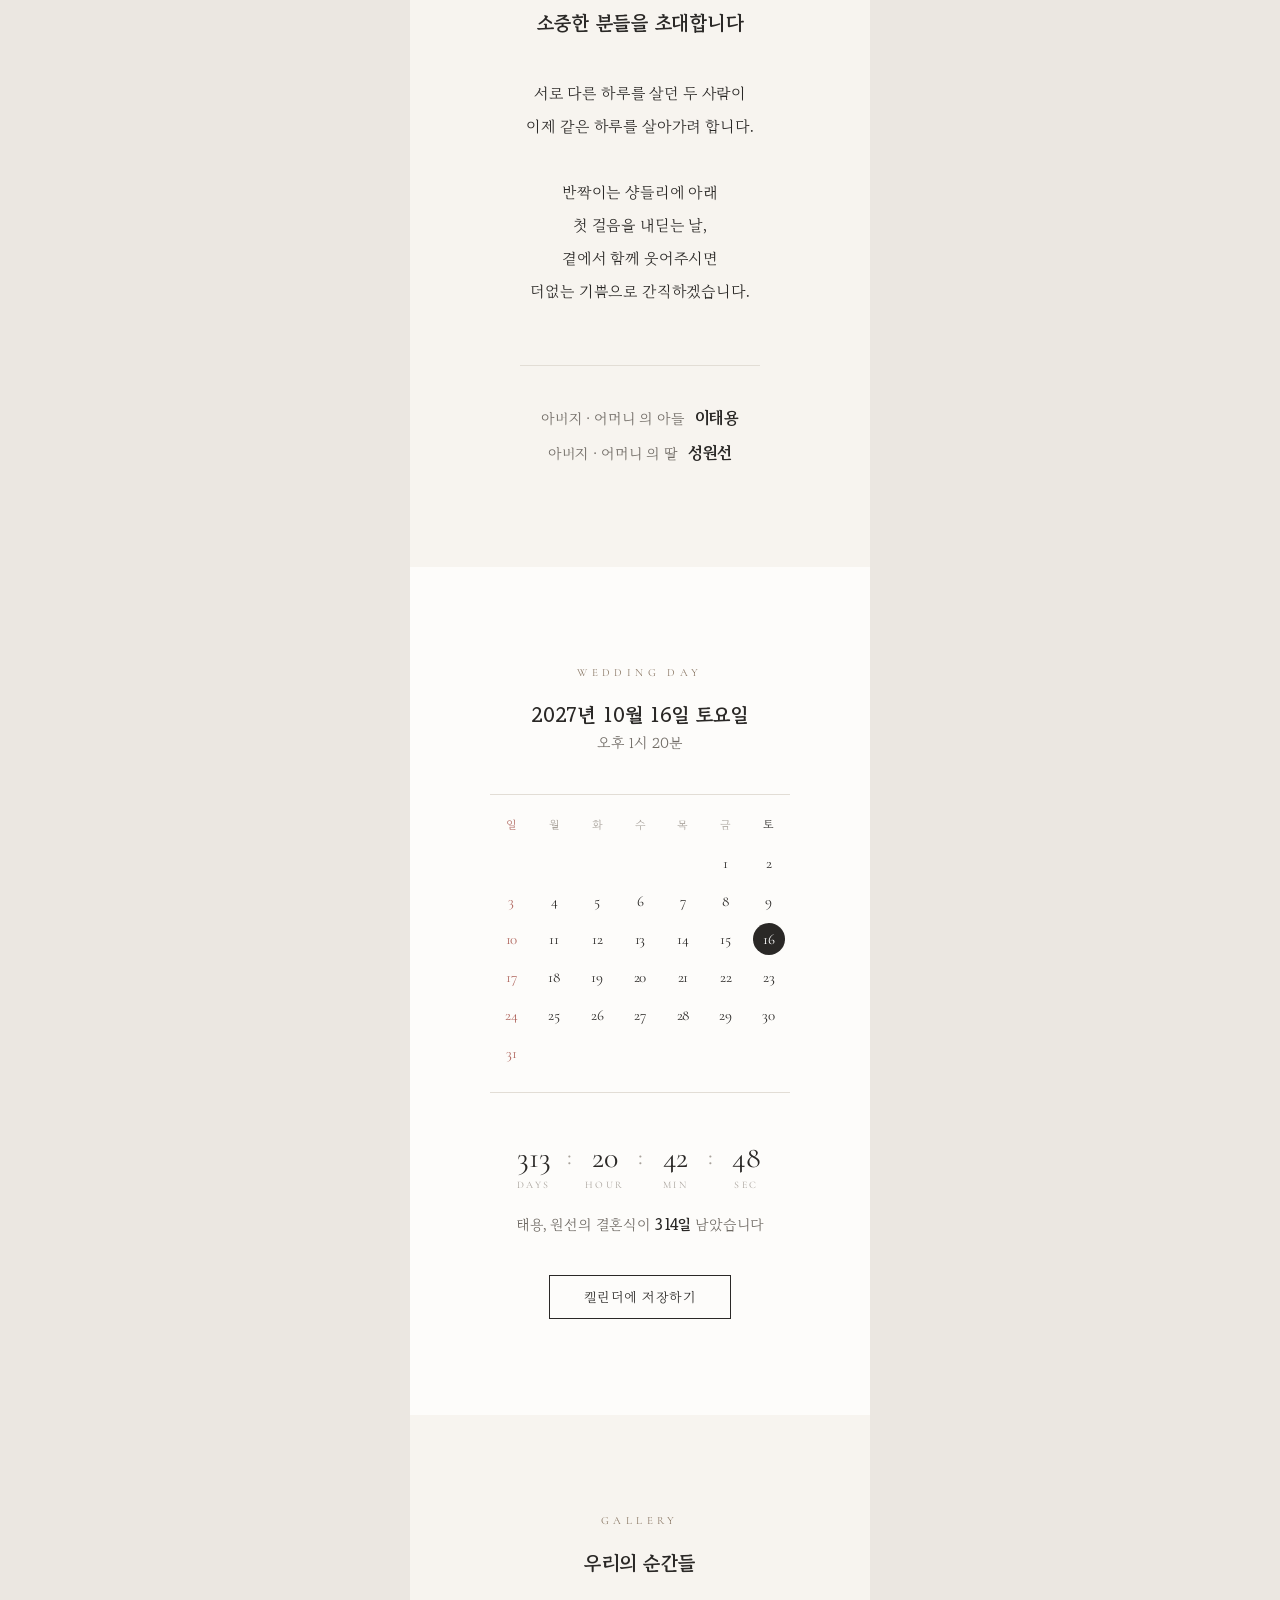
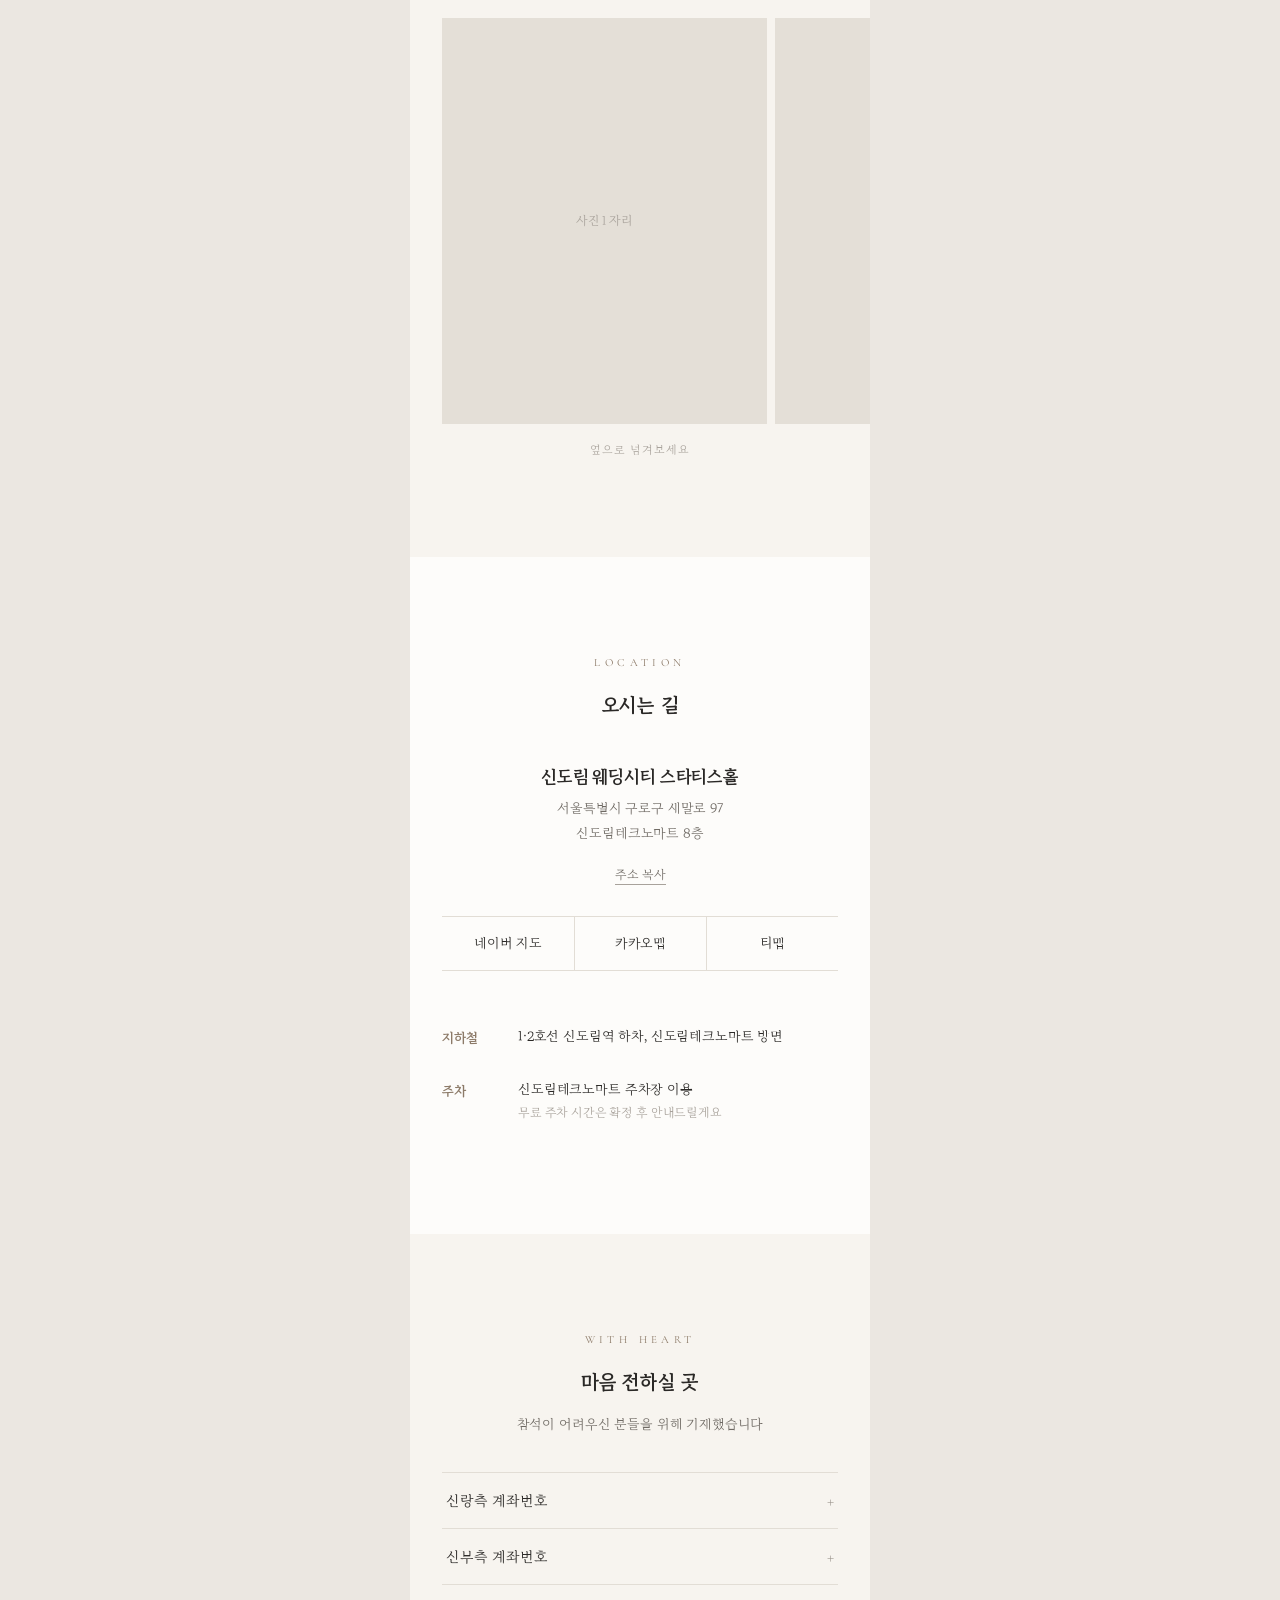
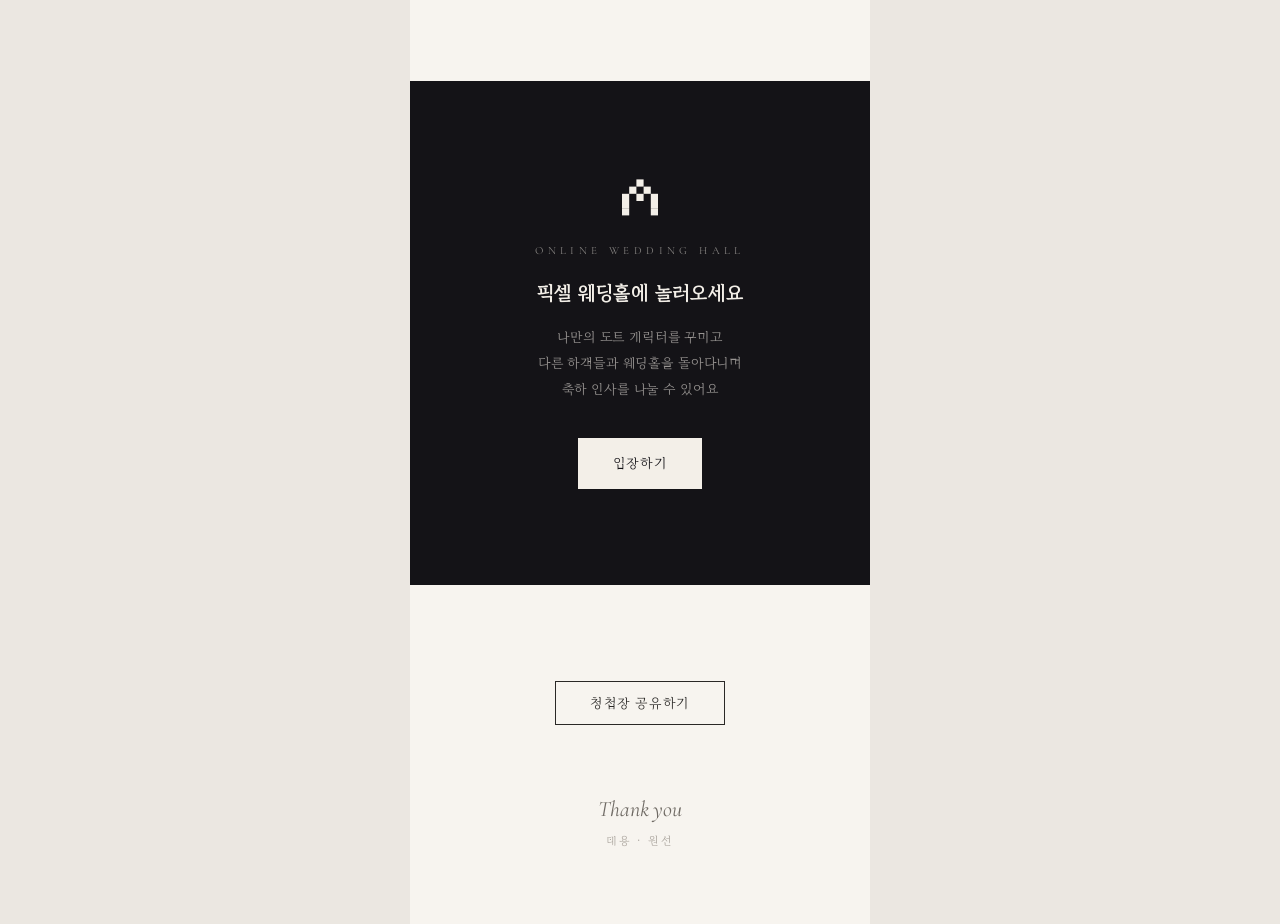
==== commit 37d1ad71: "디자인 정리: 미니멀 에디토리얼 톤, 샹들리에 유지 Co-Authored-By: Claude Opus 5.5 <noreply@anthropic.com> Claude-Session:" ====
--- a/index.html
+++ b/index.html
@@ -22,17 +22,17 @@
       <div class="chandelier" id="chandelier" aria-hidden="true"></div>
       <div class="cover-glow" aria-hidden="true"></div>
       <div class="cover-text">
-        <p class="eyebrow">WE ARE GETTING MARRIED</p>
+        <p class="eyebrow">THE WEDDING OF</p>
         <h1 class="names">
           <span>이태용</span>
-          <span class="amp">&amp;</span>
+          <span class="amp">and</span>
           <span>성원선</span>
         </h1>
-        <p class="cover-date">2027. 10. 16 SAT · 1:20 PM</p>
+        <span class="rule"></span>
+        <p class="cover-date">2027. 10. 16. SAT. PM 1:20</p>
         <p class="cover-place">신도림 웨딩시티 스타티스홀</p>
       </div>
-      <div class="flowers" aria-hidden="true"></div>
-      <div class="scroll-hint" aria-hidden="true">SCROLL</div>
+      <div class="scroll-hint" aria-hidden="true"></div>
     </section>
 
     <!-- 2. 메인 사진 -->
@@ -114,14 +114,15 @@
 
     <!-- 8. 온라인 웨딩홀 입장 -->
     <section class="section hall-entry reveal">
-      <div class="pixel-sign">ONLINE WEDDING HALL</div>
+      <div class="pixel-sign" aria-hidden="true"></div>
+      <p class="label">ONLINE WEDDING HALL</p>
       <h2>픽셀 웨딩홀에 놀러오세요</h2>
       <p class="sub">
         나만의 도트 캐릭터를 꾸미고<br />
         다른 하객들과 웨딩홀을 돌아다니며<br />
         축하 인사를 나눌 수 있어요
       </p>
-      <a class="btn primary" href="hall/">웨딩홀 입장하기</a>
+      <a class="btn primary" href="hall/">입장하기</a>
     </section>
 
     <!-- 9. 공유 -->
--- a/style.css
+++ b/style.css
@@ -5,42 +5,39 @@
 @font-face { font-family: "Pinyon"; src: url("fonts/pinyon-script-latin-400-normal.woff2") format("woff2"); font-display: swap; }
 
 :root {
-  --night: #1a1822;
-  --night-2: #252231;
-  --ivory: #fbf8f4;
-  --paper: #ffffff;
-  --ink: #3b3540;
-  --muted: #8d8494;
-  --lavender: #b7a6d9;
-  --lavender-soft: #ece6f6;
-  --blush: #eab8c0;
-  --blush-soft: #f8e9ec;
-  --sage: #a9bfa0;
-  --gold: #d9c39a;
+  --night: #141317;
+  --paper: #f7f4ef;
+  --white: #fdfcfa;
+  --ink: #2a2826;
+  --sub: #6f6a64;
+  --faint: #a8a29b;
+  --line: #e2ddd5;
+  --accent: #8c7a68;
+  --title-ko: "Dandi", "MaruBuri", serif;
   --serif-ko: "MaruBuri", serif;
-  --title-ko: "Dandi", "MaruBuri", serif;
+  --serif-en: "Cormorant", serif;
   --script: "Pinyon", cursive;
-  --serif-en: "Cormorant", serif;
 }
 
 * { box-sizing: border-box; margin: 0; padding: 0; }
-
 html { scroll-behavior: smooth; }
 
 body {
-  background: #e9e5ee;
+  background: #ebe7e1;
   color: var(--ink);
   font-family: var(--serif-ko);
-  line-height: 1.8;
+  font-size: 15px;
+  line-height: 1.9;
+  letter-spacing: -0.01em;
+  word-break: keep-all;
   -webkit-font-smoothing: antialiased;
 }
 
 .wrap {
-  max-width: 480px;
+  max-width: 460px;
   margin: 0 auto;
-  background: var(--ivory);
+  background: var(--paper);
   overflow: hidden;
-  box-shadow: 0 0 40px rgba(60, 40, 80, 0.12);
 }
 
 /* ---------- 커버 ---------- */
@@ -48,21 +45,22 @@
   position: relative;
   height: 100svh;
   min-height: 640px;
-  background: radial-gradient(ellipse at 50% 20%, #3a3448 0%, var(--night) 60%);
-  color: #fff;
-  display: flex;
-  align-items: center;
+  background: radial-gradient(ellipse 80% 55% at 50% 18%, #2c2a31 0%, var(--night) 70%);
+  color: #f3efe8;
+  display: flex;
+  align-items: flex-end;
   justify-content: center;
   text-align: center;
   overflow: hidden;
+  padding-bottom: 13vh;
 }
 
 .chandelier {
   position: absolute;
   top: 0;
   left: 50%;
-  width: 120%;
-  height: 46%;
+  width: 116%;
+  height: 50%;
   transform: translateX(-50%);
 }
 
@@ -82,200 +80,166 @@
   top: 0;
   bottom: 0;
   width: 1px;
-  background: linear-gradient(to bottom, rgba(255, 255, 255, 0.25), rgba(255, 255, 255, 0.05));
+  background: linear-gradient(to bottom, rgba(255, 255, 255, 0.2), rgba(255, 255, 255, 0.03));
 }
 
 .crystal {
-  width: 4px;
-  height: 5px;
+  width: 3px;
+  height: 4px;
   border-radius: 50% 50% 50% 50% / 40% 40% 60% 60%;
-  background: radial-gradient(circle at 35% 30%, #fff 0%, #e8e2ff 40%, rgba(200, 190, 255, 0.4) 100%);
-  box-shadow: 0 0 4px rgba(255, 255, 255, 0.7);
-  animation: twinkle 3s ease-in-out infinite;
-  opacity: 0.75;
+  background: radial-gradient(circle at 35% 30%, #fff 0%, #f4efe6 45%, rgba(230, 220, 200, 0.4) 100%);
+  box-shadow: 0 0 3px rgba(255, 250, 240, 0.6);
+  animation: twinkle 3.4s ease-in-out infinite;
 }
 
 @keyframes twinkle {
-  0%, 100% { opacity: 0.45; transform: scale(0.9); }
-  50% { opacity: 1; transform: scale(1.15); box-shadow: 0 0 8px rgba(255, 255, 255, 0.95); }
+  0%, 100% { opacity: 0.4; transform: scale(0.9); }
+  50% { opacity: 1; transform: scale(1.15); box-shadow: 0 0 7px rgba(255, 250, 235, 0.95); }
 }
 
 .cover-glow {
   position: absolute;
-  top: 8%;
+  top: 10%;
   left: 50%;
-  width: 320px;
+  width: 300px;
   height: 220px;
   transform: translateX(-50%);
-  background: radial-gradient(ellipse, rgba(255, 244, 220, 0.22), transparent 70%);
-  filter: blur(10px);
+  background: radial-gradient(ellipse, rgba(255, 240, 215, 0.16), transparent 70%);
+  filter: blur(12px);
   pointer-events: none;
 }
 
 .cover-text {
   position: relative;
   z-index: 2;
-  margin-top: 18vh;
-  animation: fadeUp 1.6s ease both 0.3s;
+  animation: fadeUp 1.8s ease both 0.4s;
 }
 
 .eyebrow {
   font-family: var(--serif-en);
-  letter-spacing: 0.32em;
-  font-size: 12px;
-  color: var(--gold);
-  margin-bottom: 18px;
+  letter-spacing: 0.4em;
+  font-size: 11px;
+  color: rgba(243, 239, 232, 0.6);
+  margin-bottom: 22px;
 }
 
 .names {
   font-family: var(--title-ko);
   font-weight: 400;
-  font-size: 30px;
-  letter-spacing: 0.12em;
-  display: flex;
+  font-size: 26px;
+  letter-spacing: 0.14em;
+  display: flex;
+  flex-direction: column;
   align-items: center;
-  justify-content: center;
-  gap: 14px;
+  gap: 2px;
+  line-height: 1.5;
 }
 
 .names .amp {
   font-family: var(--serif-en);
   font-style: italic;
-  color: var(--blush);
-  font-size: 30px;
+  font-size: 17px;
+  letter-spacing: 0.05em;
+  color: rgba(243, 239, 232, 0.55);
+}
+
+.rule {
+  display: block;
+  width: 1px;
+  height: 36px;
+  margin: 24px auto;
+  background: rgba(243, 239, 232, 0.35);
 }
 
 .cover-date {
-  margin-top: 22px;
-  font-family: var(--serif-en);
-  letter-spacing: 0.18em;
-  font-size: 15px;
+  font-family: var(--serif-en);
+  letter-spacing: 0.2em;
+  font-size: 14px;
 }
 
 .cover-place {
-  font-size: 13px;
-  color: rgba(255, 255, 255, 0.7);
-  margin-top: 4px;
-}
-
-.flowers {
+  font-size: 12px;
+  letter-spacing: 0.04em;
+  color: rgba(243, 239, 232, 0.55);
+  margin-top: 2px;
+}
+
+.scroll-hint {
   position: absolute;
   bottom: 0;
-  left: 0;
-  width: 100%;
-  height: 150px;
-  pointer-events: none;
-}
-
-.bloom {
-  position: absolute;
-  border-radius: 50%;
-  filter: blur(1.2px);
-  box-shadow: inset -3px -4px 8px rgba(120, 90, 140, 0.18);
-}
-
-.leaf {
-  position: absolute;
-  width: 26px;
-  height: 10px;
-  border-radius: 0 100% 0 100%;
-  background: #6f8a66;
-  opacity: 0.7;
-  filter: blur(0.6px);
-}
-
-.scroll-hint {
-  position: absolute;
-  bottom: 22px;
   left: 50%;
-  transform: translateX(-50%);
-  font-family: var(--serif-en);
+  width: 1px;
+  height: 7vh;
+  background: linear-gradient(to bottom, transparent, rgba(243, 239, 232, 0.5));
+  z-index: 3;
+  animation: drip 2.4s ease-in-out infinite;
+  transform-origin: top;
+}
+
+@keyframes drip {
+  0% { transform: scaleY(0); opacity: 0; }
+  40% { transform: scaleY(1); opacity: 1; }
+  100% { transform: scaleY(1); opacity: 0; }
+}
+
+@keyframes fadeUp {
+  from { opacity: 0; transform: translateY(16px); }
+  to { opacity: 1; transform: translateY(0); }
+}
+
+/* ---------- 공통 ---------- */
+.section {
+  padding: 96px 32px;
+  text-align: center;
+}
+
+.label {
+  font-family: var(--serif-en);
+  letter-spacing: 0.4em;
   font-size: 11px;
-  letter-spacing: 0.3em;
-  color: rgba(255, 255, 255, 0.85);
-  z-index: 3;
-  animation: bob 2s ease-in-out infinite;
-}
-
-@keyframes bob {
-  0%, 100% { transform: translate(-50%, 0); }
-  50% { transform: translate(-50%, 6px); }
-}
-
-@keyframes fadeUp {
-  from { opacity: 0; transform: translateY(20px); }
-  to { opacity: 1; transform: translateY(0); }
-}
-
-/* 꽃잎 */
-.petal {
-  position: fixed;
-  top: -20px;
-  width: 9px;
-  height: 7px;
-  border-radius: 60% 0 60% 0;
-  pointer-events: none;
-  z-index: 50;
-  animation: fall linear forwards;
-}
-
-@keyframes fall {
-  to { transform: translate(var(--drift), 110vh) rotate(540deg); opacity: 0.2; }
-}
-
-/* ---------- 공통 섹션 ---------- */
-.section {
-  padding: 72px 28px;
-  text-align: center;
-}
-
-.label {
-  font-family: var(--serif-en);
-  letter-spacing: 0.3em;
-  font-size: 12px;
-  color: var(--lavender);
-  margin-bottom: 10px;
+  color: var(--accent);
+  margin-bottom: 14px;
 }
 
 h2 {
   font-family: var(--title-ko);
-  font-size: 20px;
   font-weight: 400;
-  margin-bottom: 28px;
-  line-height: 1.6;
+  font-size: 19px;
+  letter-spacing: 0.04em;
+  line-height: 1.7;
+  margin-bottom: 40px;
 }
 
 h2 small {
+  display: block;
   font-family: var(--serif-ko);
-  font-size: 15px;
-  color: var(--muted);
+  font-size: 14px;
+  color: var(--sub);
+  letter-spacing: 0;
 }
 
 .sub {
-  color: var(--muted);
-  font-size: 14px;
-  margin-top: -14px;
-  margin-bottom: 24px;
+  color: var(--sub);
+  font-size: 13px;
+  margin-top: -26px;
+  margin-bottom: 36px;
 }
 
 .reveal {
   opacity: 0;
-  transform: translateY(24px);
-  transition: opacity 1s ease, transform 1s ease;
-}
-
-.reveal.show {
-  opacity: 1;
-  transform: none;
-}
+  transform: translateY(18px);
+  transition: opacity 1.1s ease, transform 1.1s ease;
+}
+
+.reveal.show { opacity: 1; transform: none; }
 
 /* ---------- 메인 사진 ---------- */
 .main-photo { padding: 0; }
 
 .photo-frame {
   position: relative;
-  aspect-ratio: 3 / 4;
-  background: linear-gradient(160deg, var(--lavender-soft), var(--blush-soft));
+  aspect-ratio: 4 / 5;
+  background: #e4dfd7;
 }
 
 .photo-frame img {
@@ -292,8 +256,8 @@
   flex-direction: column;
   align-items: center;
   justify-content: center;
-  color: var(--muted);
-  font-size: 14px;
+  color: var(--faint);
+  font-size: 13px;
 }
 
 .photo-frame.empty img { display: none; }
@@ -302,150 +266,133 @@
 /* ---------- 인사말 ---------- */
 .greeting-text {
   font-size: 15px;
-  line-height: 2.1;
-  margin-bottom: 40px;
-}
-
-.couple p {
-  font-size: 15px;
-  margin: 6px 0;
-}
-
-.couple .parents { color: var(--muted); font-size: 14px; }
-.couple strong { font-family: var(--title-ko); font-weight: 400; margin-left: 4px; }
+  line-height: 2.2;
+  color: var(--ink);
+  margin-bottom: 56px;
+}
+
+.couple {
+  display: inline-block;
+  padding-top: 32px;
+  border-top: 1px solid var(--line);
+  min-width: 240px;
+}
+
+.couple p { font-size: 14px; margin: 4px 0; color: var(--sub); }
+.couple strong { font-family: var(--title-ko); font-weight: 400; color: var(--ink); font-size: 16px; margin-left: 6px; }
 
 /* ---------- 달력 ---------- */
-.date { background: var(--paper); }
+.date { background: var(--white); }
 
 .calendar {
   display: grid;
   grid-template-columns: repeat(7, 1fr);
-  gap: 6px 0;
-  max-width: 320px;
-  margin: 0 auto 32px;
-  padding-top: 20px;
-  border-top: 1px solid #eee7f2;
+  max-width: 300px;
+  margin: 0 auto 48px;
+  padding: 20px 0;
+  border-top: 1px solid var(--line);
+  border-bottom: 1px solid var(--line);
   font-family: var(--serif-en);
   font-size: 15px;
 }
 
-.calendar .dow { font-size: 12px; color: var(--muted); padding-bottom: 6px; }
-.calendar .sun { color: #d48a96; }
-.calendar .sat { color: #8f8ac2; }
+.calendar .dow { font-family: var(--serif-ko); font-size: 11px; color: var(--faint); padding-bottom: 8px; }
+.calendar .sun { color: #b0675f; }
+.calendar .sat { color: var(--ink); }
 
 .calendar .day {
-  height: 36px;
+  height: 38px;
   display: flex;
   align-items: center;
   justify-content: center;
-}
-
-.calendar .wedding {
   position: relative;
-  color: #fff;
-  font-weight: 500;
-}
+  z-index: 0;
+}
+
+.calendar .wedding { color: #fff; }
 
 .calendar .wedding::before {
   content: "";
   position: absolute;
-  width: 34px;
-  height: 34px;
+  width: 32px;
+  height: 32px;
   border-radius: 50%;
-  background: linear-gradient(135deg, var(--lavender), var(--blush));
+  background: var(--ink);
   z-index: -1;
 }
 
-.calendar .wedding { z-index: 0; }
-
-.dday {
-  font-size: 15px;
-  margin-bottom: 24px;
-}
+.dday { font-size: 14px; color: var(--sub); margin-bottom: 36px; }
 
 .dday-boxes {
   display: flex;
   justify-content: center;
-  gap: 10px;
-  margin-bottom: 16px;
+  align-items: flex-start;
+  gap: 4px;
+  margin-bottom: 20px;
+  color: var(--ink);
 }
 
 .dday-box {
-  width: 62px;
-  padding: 10px 0;
-  background: var(--lavender-soft);
-  border-radius: 10px;
-  font-family: var(--serif-en);
-  font-size: 22px;
-  line-height: 1.2;
+  width: 58px;
+  font-family: var(--serif-en);
+  font-size: 30px;
+  line-height: 1.1;
 }
 
 .dday-box small {
   display: block;
+  margin-top: 6px;
   font-size: 10px;
-  letter-spacing: 0.15em;
-  color: var(--muted);
-}
-
-.dday strong { color: #c07d8a; }
+  letter-spacing: 0.25em;
+  color: var(--faint);
+}
+
+.dday-sep { font-family: var(--serif-en); font-size: 24px; color: var(--faint); line-height: 1.3; }
+
+.dday strong { color: var(--ink); font-weight: 400; font-family: var(--title-ko); }
 
 /* ---------- 버튼 ---------- */
 .btn {
   display: inline-block;
-  padding: 13px 30px;
-  border-radius: 999px;
+  padding: 12px 34px;
+  border-radius: 0;
   font-family: var(--serif-ko);
-  font-size: 14px;
+  font-size: 13px;
+  letter-spacing: 0.04em;
   cursor: pointer;
   text-decoration: none;
-  transition: transform 0.15s ease, box-shadow 0.15s ease;
-}
-
-.btn:active { transform: scale(0.97); }
-
-.btn.ghost {
-  background: transparent;
-  border: 1px solid var(--lavender);
-  color: var(--ink);
-}
-
-.btn.primary {
-  background: linear-gradient(135deg, var(--lavender), var(--blush));
-  border: none;
-  color: #fff;
-  box-shadow: 0 6px 18px rgba(183, 166, 217, 0.45);
-}
+  transition: background 0.2s ease, color 0.2s ease;
+}
+
+.btn.ghost { background: transparent; border: 1px solid var(--ink); color: var(--ink); }
+.btn.ghost:active { background: var(--ink); color: var(--paper); }
+
+.btn.primary { background: #f3efe8; color: var(--night); border: 1px solid #f3efe8; }
+.btn.primary:active { background: transparent; color: #f3efe8; }
 
 /* ---------- 갤러리 ---------- */
 .gallery { padding-left: 0; padding-right: 0; }
 
 .gallery-track {
   display: flex;
-  gap: 12px;
+  gap: 8px;
   overflow-x: auto;
   scroll-snap-type: x mandatory;
-  padding: 0 28px 8px;
+  padding: 0 32px;
   scrollbar-width: none;
 }
 
 .gallery-track::-webkit-scrollbar { display: none; }
 
 .gallery-item {
-  flex: 0 0 78%;
-  aspect-ratio: 3 / 4;
+  flex: 0 0 82%;
+  aspect-ratio: 4 / 5;
   scroll-snap-align: center;
-  border-radius: 14px;
-  overflow: hidden;
   position: relative;
-  background: linear-gradient(160deg, var(--lavender-soft), var(--blush-soft));
-}
-
-.gallery-item img {
-  width: 100%;
-  height: 100%;
-  object-fit: cover;
-  display: block;
-}
+  background: #e4dfd7;
+}
+
+.gallery-item img { width: 100%; height: 100%; object-fit: cover; display: block; }
 
 .gallery-item span {
   position: absolute;
@@ -453,149 +400,126 @@
   display: none;
   align-items: center;
   justify-content: center;
-  color: var(--muted);
-  font-size: 13px;
+  color: var(--faint);
+  font-size: 12px;
 }
 
 .gallery-item.empty img { display: none; }
 .gallery-item.empty span { display: flex; }
 
-.hint {
-  margin-top: 12px;
-  font-size: 12px;
-  color: var(--muted);
-}
+.hint { margin-top: 16px; font-size: 11px; letter-spacing: 0.1em; color: var(--faint); }
 
 /* ---------- 오시는 길 ---------- */
-.location { background: var(--paper); }
-
-.venue-card {
-  padding: 24px;
-  border-radius: 16px;
-  background: linear-gradient(160deg, #f6f2fb, #fbf1f3);
-  margin-bottom: 16px;
-}
-
-.venue-name { font-family: var(--title-ko); font-size: 17px; font-weight: 400; margin-bottom: 6px; }
-.venue-addr { font-size: 14px; color: var(--muted); margin-bottom: 14px; }
+.location { background: var(--white); }
+
+.venue-card { margin-bottom: 28px; }
+.venue-name { font-family: var(--title-ko); font-size: 17px; margin-bottom: 4px; }
+.venue-addr { font-size: 13px; color: var(--sub); margin-bottom: 14px; }
 
 .copy-btn {
   border: none;
-  background: #fff;
-  padding: 7px 16px;
-  border-radius: 999px;
+  border-bottom: 1px solid var(--faint);
+  background: none;
+  padding: 0 0 1px;
   font-family: var(--serif-ko);
   font-size: 12px;
-  color: var(--ink);
+  color: var(--sub);
   cursor: pointer;
-  box-shadow: 0 2px 8px rgba(0, 0, 0, 0.06);
 }
 
 .map-buttons {
   display: grid;
   grid-template-columns: repeat(3, 1fr);
-  gap: 8px;
-  margin-bottom: 32px;
+  border-top: 1px solid var(--line);
+  border-bottom: 1px solid var(--line);
+  margin-bottom: 40px;
 }
 
 .map-btn {
-  padding: 12px 0;
-  border: 1px solid #e6e0ec;
-  border-radius: 10px;
+  padding: 14px 0;
   font-size: 13px;
   color: var(--ink);
   text-decoration: none;
   cursor: pointer;
 }
 
+.map-btn + .map-btn { border-left: 1px solid var(--line); }
+
 .transport { text-align: left; }
-.transport > div { padding: 16px 0; border-top: 1px solid #f0ebf3; }
-.transport h3 { font-size: 14px; font-weight: 700; margin-bottom: 4px; color: #9a86c4; }
-.transport p { font-size: 14px; }
-.transport small { color: var(--muted); }
+.transport > div { display: grid; grid-template-columns: 64px 1fr; gap: 12px; padding: 14px 0; }
+.transport h3 { font-family: var(--title-ko); font-weight: 400; font-size: 13px; color: var(--accent); }
+.transport p { font-size: 13px; line-height: 1.8; }
+.transport small { color: var(--faint); font-size: 12px; }
 
 /* ---------- 계좌 ---------- */
-.accordion { text-align: left; }
-
-.acc-item {
-  border-radius: 12px;
-  background: var(--paper);
-  margin-bottom: 10px;
-  overflow: hidden;
-  box-shadow: 0 2px 10px rgba(80, 60, 100, 0.05);
-}
+.accordion { text-align: left; border-top: 1px solid var(--line); }
+
+.acc-item { border-bottom: 1px solid var(--line); }
 
 .acc-head {
   width: 100%;
   border: none;
   background: none;
-  padding: 16px 20px;
+  padding: 18px 4px;
   font-family: var(--serif-ko);
-  font-size: 15px;
+  font-size: 14px;
   display: flex;
   justify-content: space-between;
   cursor: pointer;
   color: var(--ink);
 }
 
-.acc-head::after { content: "+"; color: var(--lavender); }
-.acc-item.open .acc-head::after { content: "−"; }
-
-.acc-body {
-  max-height: 0;
-  overflow: hidden;
-  transition: max-height 0.35s ease;
-}
-
+.acc-head::after { content: "+"; font-family: var(--serif-en); font-size: 18px; line-height: 1; color: var(--faint); }
+.acc-item.open .acc-head::after { content: "–"; }
+
+.acc-body { max-height: 0; overflow: hidden; transition: max-height 0.35s ease; }
 .acc-item.open .acc-body { max-height: 400px; }
 
 .acc-row {
   display: flex;
   justify-content: space-between;
   align-items: center;
-  padding: 12px 20px;
-  border-top: 1px solid #f3eff6;
-  font-size: 14px;
-}
-
-.acc-row small { display: block; color: var(--muted); font-size: 12px; }
+  padding: 12px 4px;
+  font-size: 13px;
+}
+
+.acc-row small { display: block; color: var(--faint); font-size: 11px; }
 
 /* ---------- 픽셀 웨딩홀 입장 ---------- */
 .hall-entry {
-  background: radial-gradient(ellipse at 50% 0%, #3a3448, var(--night));
-  color: #fff;
-}
-
-.hall-entry .sub { color: rgba(255, 255, 255, 0.7); margin-top: 0; line-height: 1.9; }
+  background: var(--night);
+  color: #f3efe8;
+}
+
+.hall-entry .label { color: rgba(243, 239, 232, 0.5); }
+.hall-entry .sub { color: rgba(243, 239, 232, 0.6); margin-top: -24px; line-height: 2; }
 
 .pixel-sign {
-  display: inline-block;
-  font-family: monospace;
-  font-weight: 700;
-  letter-spacing: 0.15em;
-  font-size: 12px;
-  padding: 8px 14px;
-  margin-bottom: 18px;
-  color: var(--night);
-  background: var(--gold);
+  width: 12px;
+  height: 12px;
+  margin: 0 auto 26px;
+  background: #f3efe8;
   box-shadow:
-    0 -4px 0 0 var(--gold),
-    0 4px 0 0 var(--gold),
-    -4px 0 0 0 var(--gold),
-    4px 0 0 0 var(--gold),
-    0 8px 0 0 rgba(0, 0, 0, 0.3);
-  image-rendering: pixelated;
+    -12px 12px 0 #f3efe8, 12px 12px 0 #f3efe8,
+    -24px 24px 0 #f3efe8, 0 24px 0 #f3efe8, 24px 24px 0 #f3efe8,
+    -24px 36px 0 #f3efe8, 24px 36px 0 #f3efe8,
+    -24px 48px 0 #f3efe8, 24px 48px 0 #f3efe8;
+  transform: scale(0.6);
+  margin-bottom: 52px;
 }
 
 /* ---------- 공유 / 푸터 ---------- */
+.share { padding-bottom: 72px; }
+
 .thanks {
-  margin-top: 48px;
-  font-family: var(--script);
-  font-size: 34px;
-  color: var(--lavender);
-}
-
-.footer-names { font-size: 13px; color: var(--muted); }
+  margin-top: 64px;
+  font-family: var(--serif-en);
+  font-style: italic;
+  font-size: 22px;
+  color: var(--sub);
+}
+
+.footer-names { font-size: 11px; letter-spacing: 0.2em; color: var(--faint); }
 
 /* ---------- 토스트 ---------- */
 .toast {
@@ -603,11 +527,10 @@
   left: 50%;
   bottom: 40px;
   transform: translate(-50%, 20px);
-  background: rgba(40, 34, 50, 0.92);
+  background: rgba(20, 19, 23, 0.9);
   color: #fff;
   padding: 10px 20px;
-  border-radius: 999px;
-  font-size: 13px;
+  font-size: 12px;
   opacity: 0;
   pointer-events: none;
   transition: all 0.3s ease;
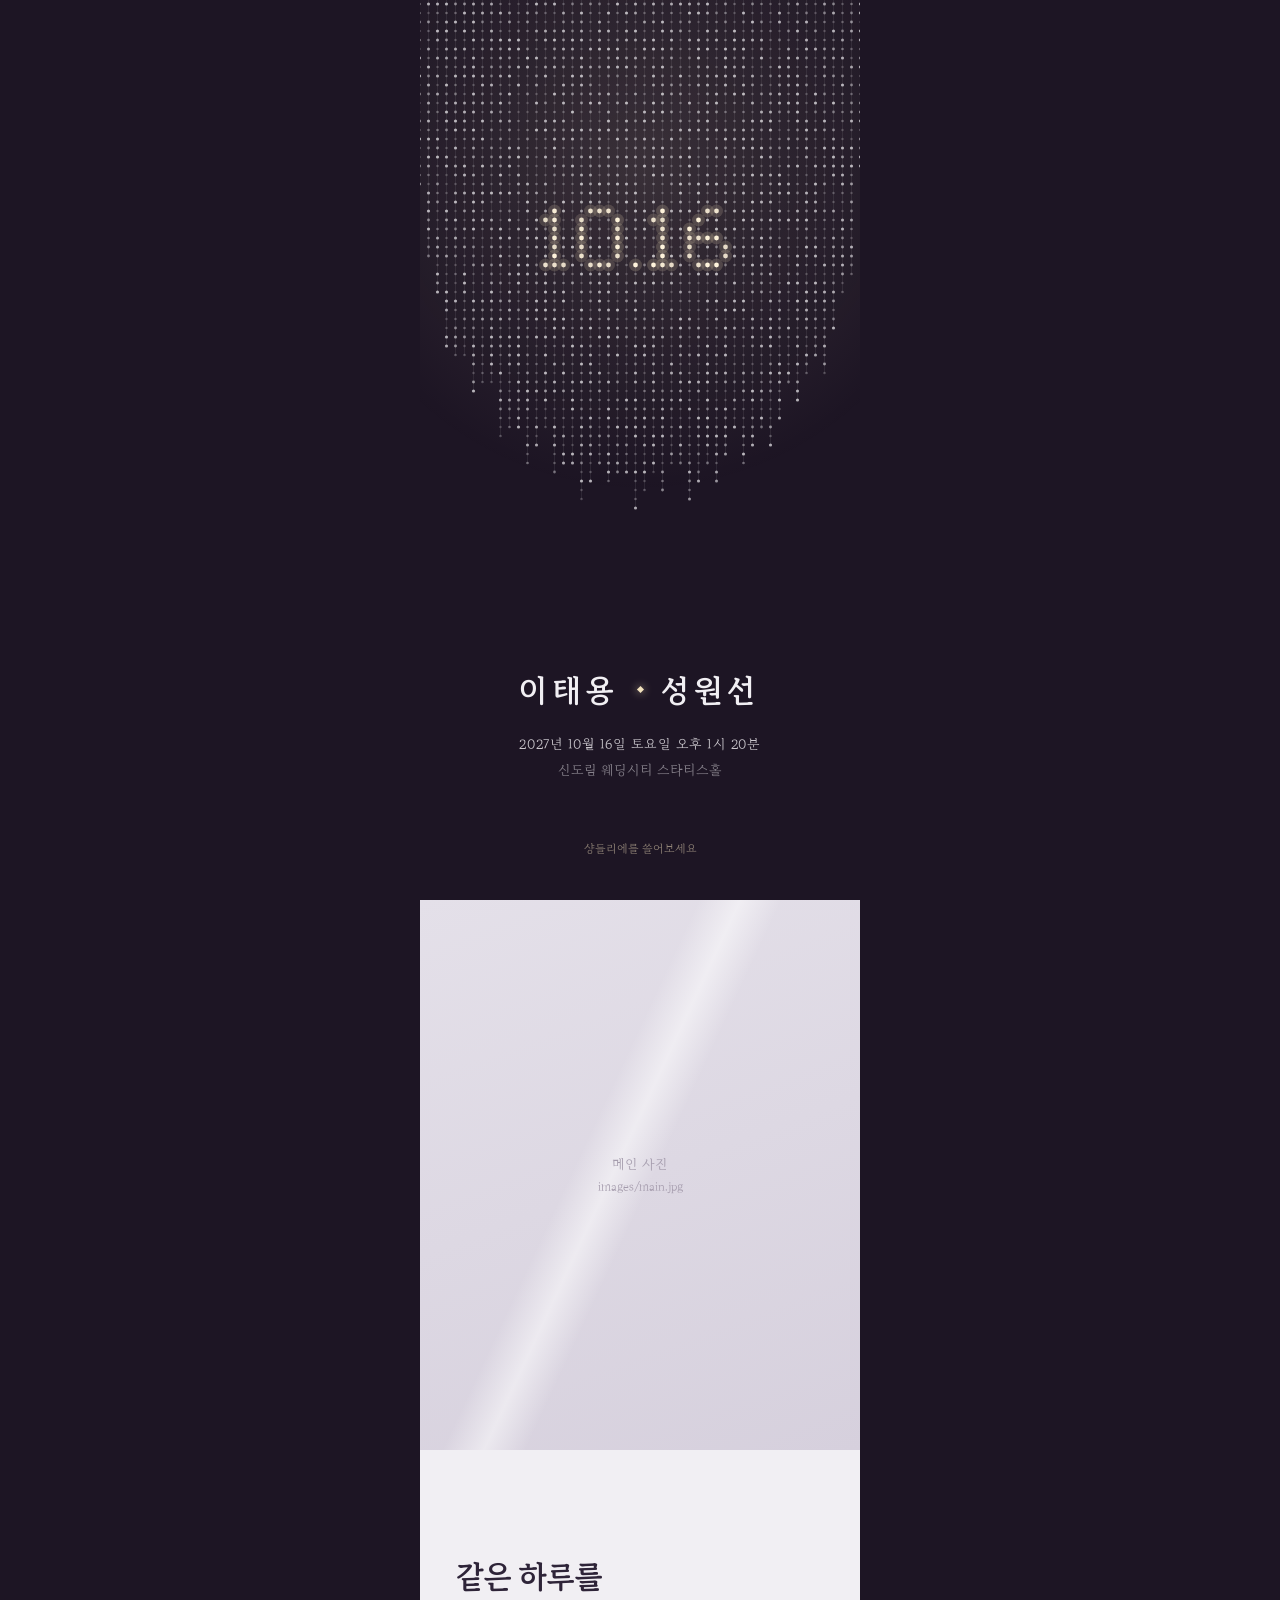
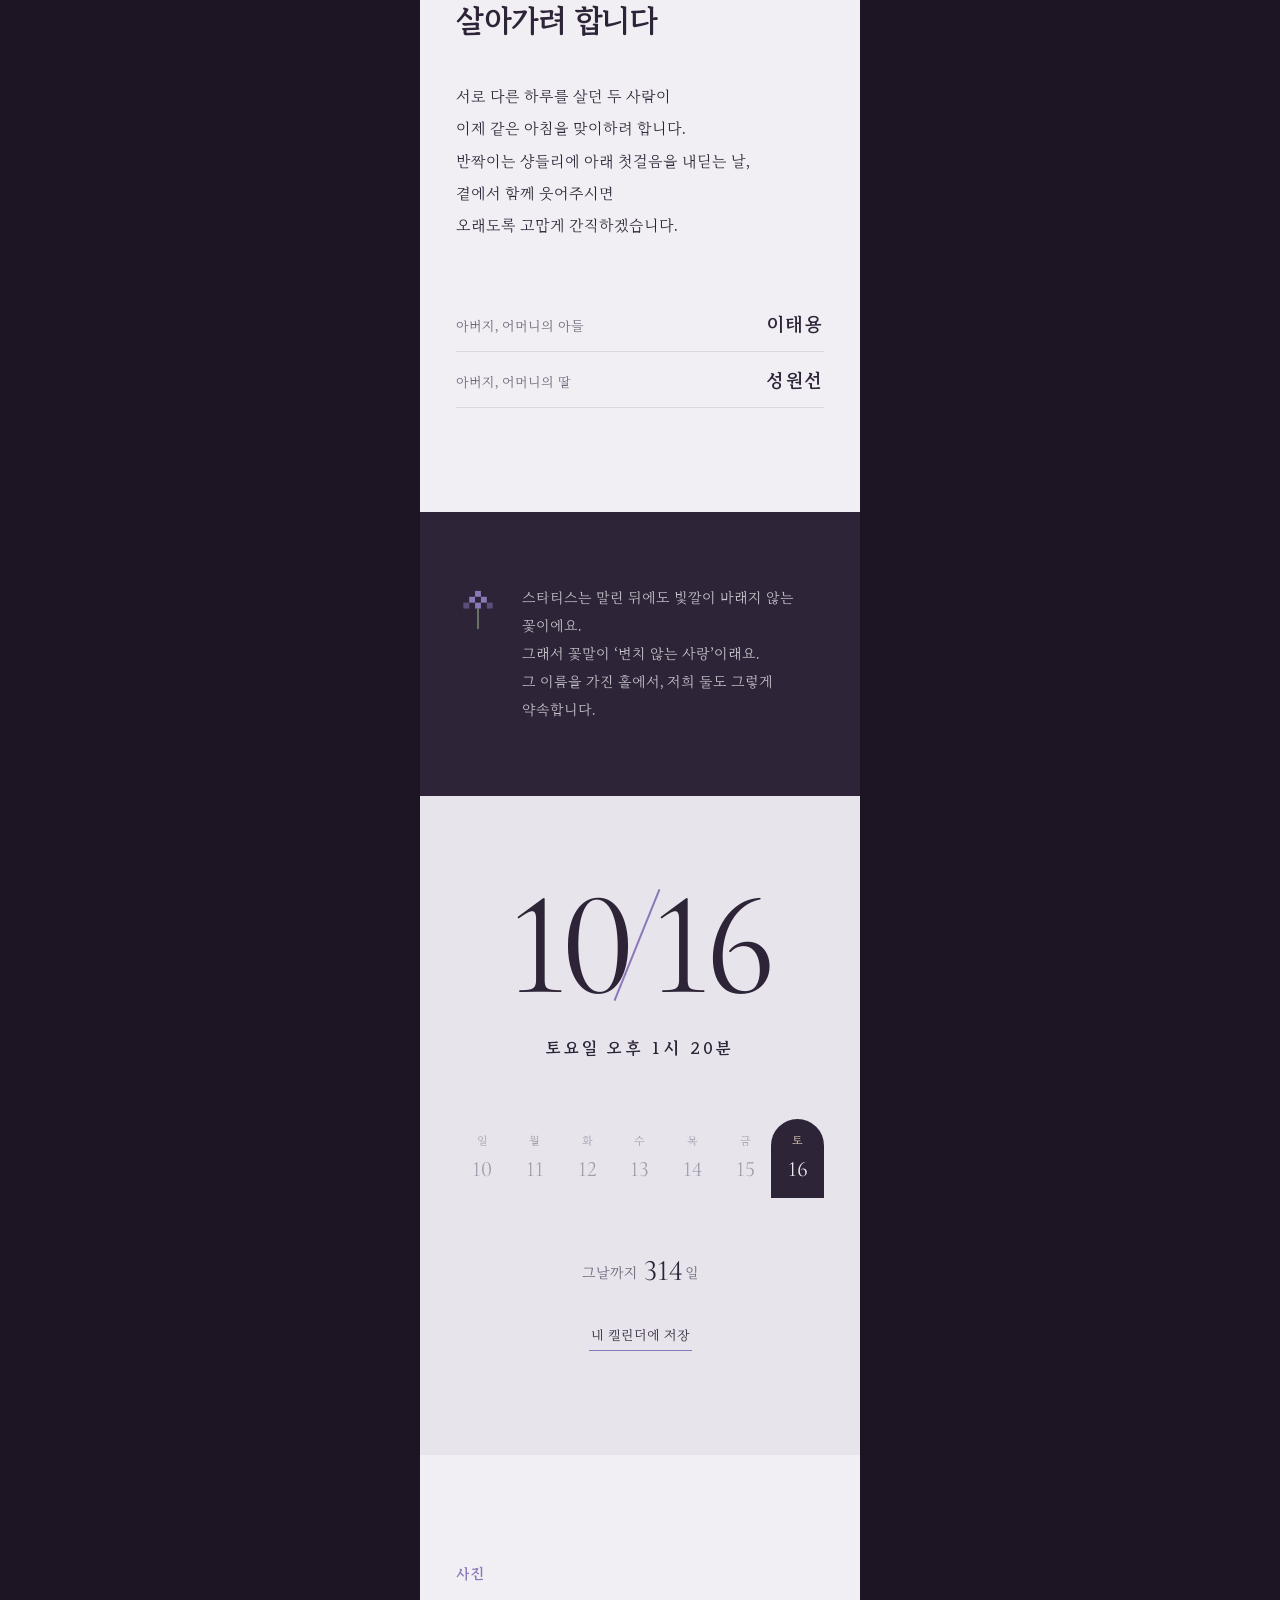
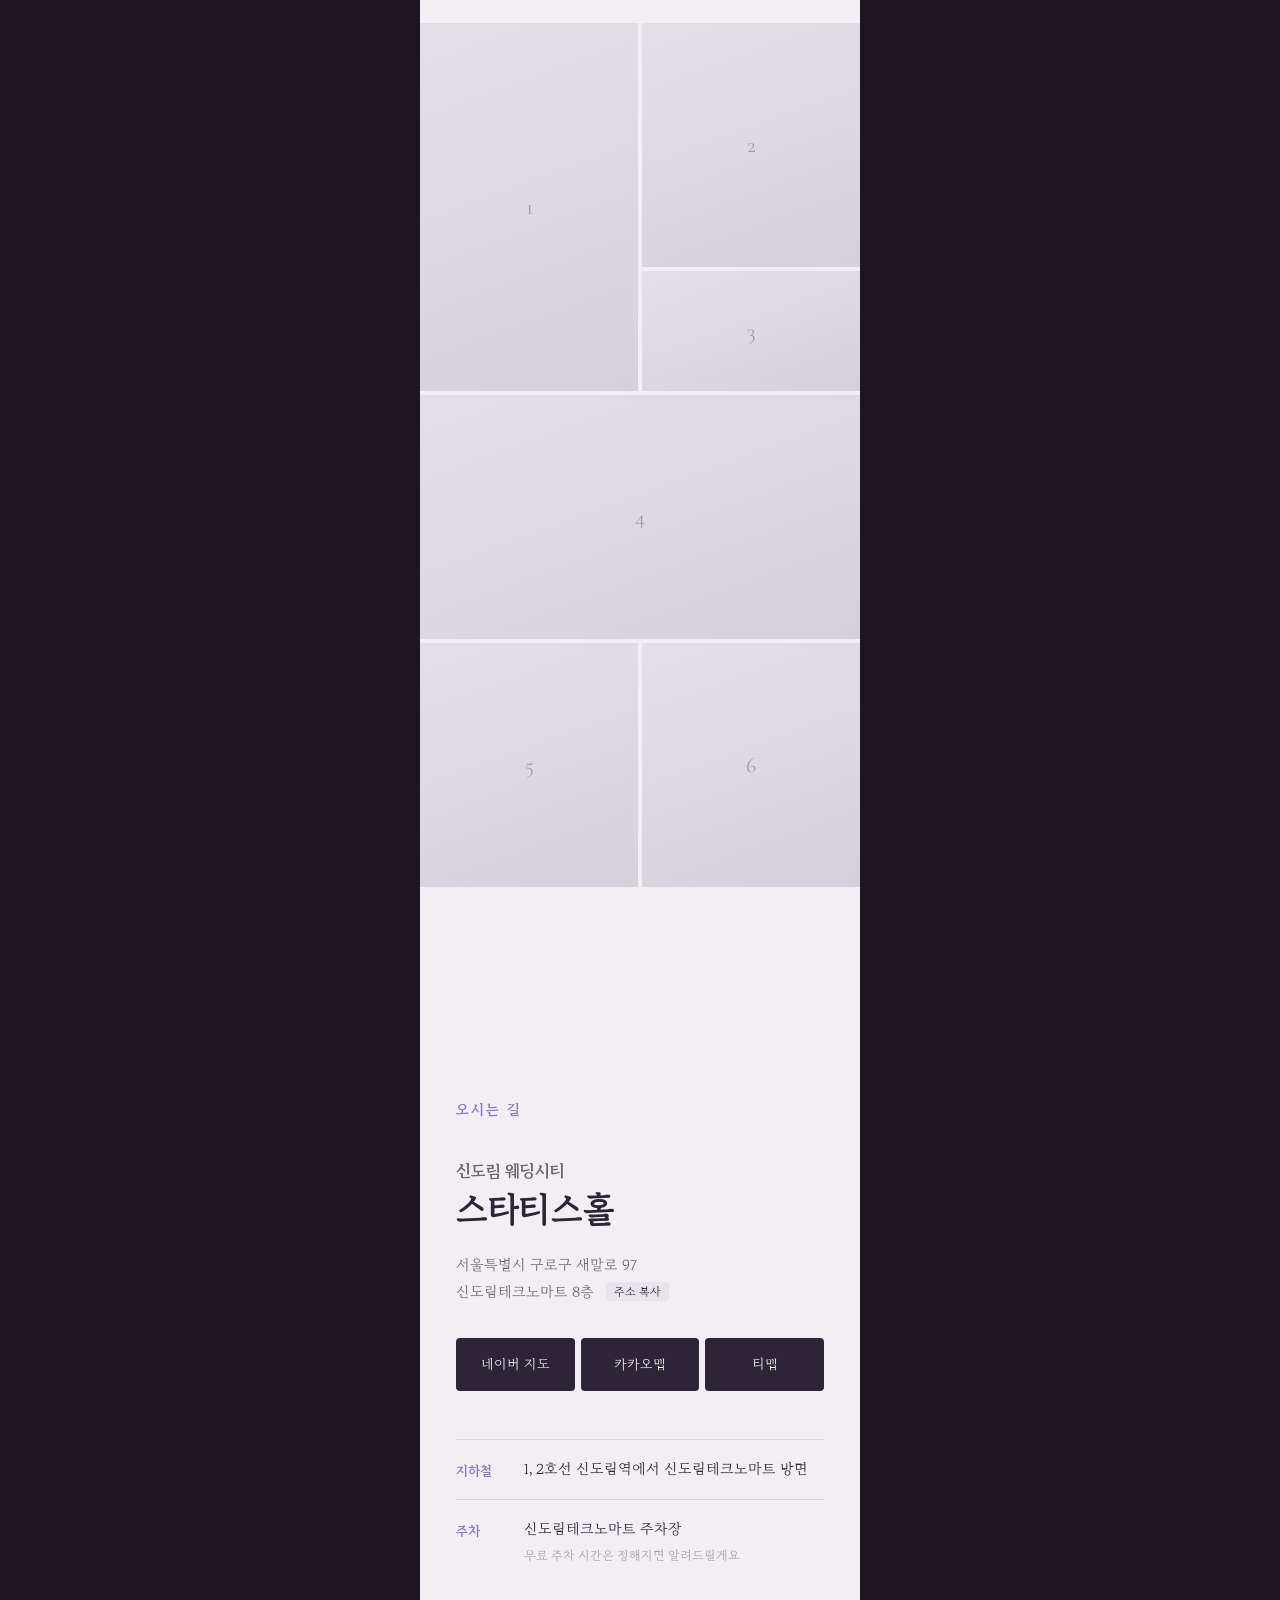
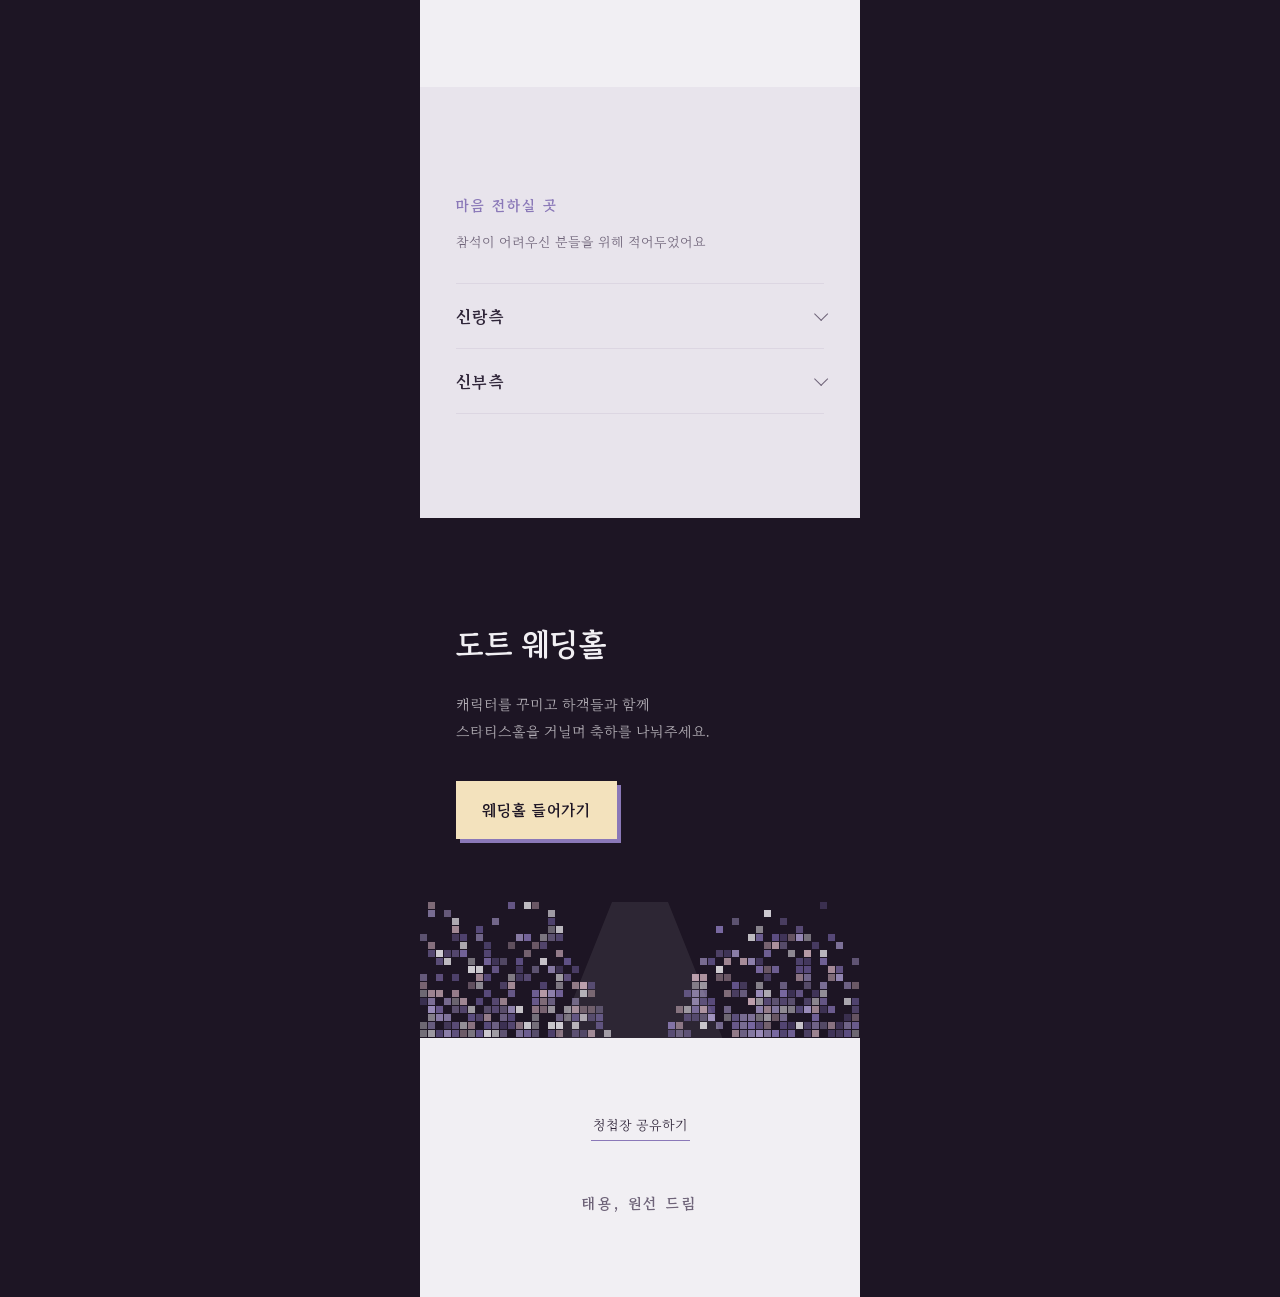
==== commit 0fd94b35: "리디자인: 스타티스홀 팔레트, 10.16 도트 샹들리에, 터치로 흔들리는 크리스탈 Co-Authored-By: Claude Opus 5.5 <noreply@anthropic.com" ====
--- a/index.html
+++ b/index.html
@@ -3,138 +3,150 @@
 <head>
   <meta charset="UTF-8" />
   <meta name="viewport" content="width=device-width, initial-scale=1, viewport-fit=cover" />
-  <title>이태용 ♥ 성원선 결혼합니다</title>
+  <meta name="theme-color" content="#1d1524" />
+  <title>이태용, 성원선 결혼합니다</title>
   <meta name="description" content="2027년 10월 16일 토요일 오후 1시 20분, 신도림 웨딩시티 스타티스홀" />
 
-  <!-- 카카오톡/문자 공유 썸네일 (배포 후 og-image.jpg 넣고 주소 바꾸기) -->
   <meta property="og:type" content="website" />
-  <meta property="og:title" content="이태용 ♥ 성원선 결혼합니다" />
-  <meta property="og:description" content="2027.10.16 토 오후 1시 20분 · 신도림 웨딩시티 스타티스홀" />
+  <meta property="og:title" content="이태용, 성원선 결혼합니다" />
+  <meta property="og:description" content="2027년 10월 16일 토요일 오후 1시 20분 / 신도림 웨딩시티 스타티스홀" />
   <meta property="og:image" content="/images/og-image.jpg" />
+
   <link rel="preload" href="fonts/BusanDandiMyeongjoB.woff2" as="font" type="font/woff2" crossorigin />
   <link rel="stylesheet" href="style.css" />
 </head>
 <body>
   <main class="wrap">
 
-    <!-- 1. 커버 -->
-    <section class="cover">
-      <div class="chandelier" id="chandelier" aria-hidden="true"></div>
-      <div class="cover-glow" aria-hidden="true"></div>
+    <!-- 커버: 샹들리에 -->
+    <header class="cover" id="cover">
+      <canvas class="chandelier" id="chandelier" aria-hidden="true"></canvas>
       <div class="cover-text">
-        <p class="eyebrow">THE WEDDING OF</p>
         <h1 class="names">
           <span>이태용</span>
-          <span class="amp">and</span>
+          <span class="names-line" aria-hidden="true"></span>
           <span>성원선</span>
         </h1>
-        <span class="rule"></span>
-        <p class="cover-date">2027. 10. 16. SAT. PM 1:20</p>
-        <p class="cover-place">신도림 웨딩시티 스타티스홀</p>
+        <p class="cover-when">2027년 10월 16일 토요일 오후 1시 20분</p>
+        <p class="cover-where">신도림 웨딩시티 스타티스홀</p>
       </div>
-      <div class="scroll-hint" aria-hidden="true"></div>
+      <p class="touch-hint" id="touchHint">샹들리에를 쓸어보세요</p>
+    </header>
+
+    <!-- 메인 사진 -->
+    <figure class="hero-photo">
+      <div class="photo-frame">
+        <img src="images/main.jpg" alt="이태용, 성원선 웨딩 사진" onerror="this.parentElement.classList.add('empty')" />
+        <span class="photo-placeholder">메인 사진<br /><small>images/main.jpg</small></span>
+      </div>
+    </figure>
+
+    <!-- 인사말 -->
+    <section class="block greeting">
+      <h2 class="lead">같은 하루를<br />살아가려 합니다</h2>
+      <p class="body-text">
+        서로 다른 하루를 살던 두 사람이<br />
+        이제 같은 아침을 맞이하려 합니다.<br />
+        반짝이는 샹들리에 아래 첫걸음을 내딛는 날,<br />
+        곁에서 함께 웃어주시면<br />
+        오래도록 고맙게 간직하겠습니다.
+      </p>
+      <dl class="family">
+        <div><dt>아버지, 어머니의 아들</dt><dd>이태용</dd></div>
+        <div><dt>아버지, 어머니의 딸</dt><dd>성원선</dd></div>
+      </dl>
     </section>
 
-    <!-- 2. 메인 사진 -->
-    <section class="section main-photo reveal">
-      <div class="photo-frame">
-        <img src="images/main.jpg" alt="이태용, 성원선 웨딩 사진" onerror="this.parentElement.classList.add('empty')" />
-        <span class="photo-placeholder">메인 사진 자리<br /><small>images/main.jpg</small></span>
+    <!-- 스타티스 이야기 -->
+    <section class="statice">
+      <svg class="statice-mark" viewBox="0 0 60 60" aria-hidden="true">
+        <g fill="currentColor">
+          <rect x="26" y="4" width="8" height="8" /><rect x="18" y="12" width="8" height="8" /><rect x="34" y="12" width="8" height="8" />
+          <rect x="26" y="20" width="8" height="8" /><rect x="10" y="20" width="8" height="8" opacity=".5" /><rect x="42" y="20" width="8" height="8" opacity=".5" />
+        </g>
+        <rect x="29" y="28" width="2" height="28" fill="#7f8f78" />
+      </svg>
+      <p>
+        스타티스는 말린 뒤에도 빛깔이 바래지 않는 꽃이에요.<br />
+        그래서 꽃말이 &lsquo;변치 않는 사랑&rsquo;이래요.<br />
+        그 이름을 가진 홀에서, 저희 둘도 그렇게 약속합니다.
+      </p>
+    </section>
+
+    <!-- 날짜 -->
+    <section class="block when">
+      <p class="big-date" aria-label="10월 16일">
+        <span>10</span><span class="slash" aria-hidden="true"></span><span>16</span>
+      </p>
+      <p class="when-detail">토요일 오후 1시 20분</p>
+
+      <ol class="week" aria-label="2027년 10월 셋째 주">
+        <li><span>일</span>10</li>
+        <li><span>월</span>11</li>
+        <li><span>화</span>12</li>
+        <li><span>수</span>13</li>
+        <li><span>목</span>14</li>
+        <li><span>금</span>15</li>
+        <li class="the-day"><span>토</span>16</li>
+      </ol>
+
+      <p class="countdown" id="countdown"></p>
+      <button class="text-btn" id="addCalendar" type="button">내 캘린더에 저장</button>
+    </section>
+
+    <!-- 사진 -->
+    <section class="block gallery-block">
+      <h2>사진</h2>
+      <div class="mosaic" id="gallery"></div>
+    </section>
+
+    <!-- 오시는 길 -->
+    <section class="block location">
+      <h2>오시는 길</h2>
+      <p class="venue">신도림 웨딩시티<br /><strong>스타티스홀</strong></p>
+      <p class="addr">
+        서울특별시 구로구 새말로 97<br />신도림테크노마트 8층
+        <button class="inline-copy" type="button" data-copy="서울특별시 구로구 새말로 97 신도림테크노마트 8층">주소 복사</button>
+      </p>
+      <nav class="maps" aria-label="지도 앱으로 열기">
+        <a id="naverMap" target="_blank" rel="noopener">네이버 지도</a>
+        <a id="kakaoMap" target="_blank" rel="noopener">카카오맵</a>
+        <a id="tmap" href="#">티맵</a>
+      </nav>
+      <dl class="ways">
+        <div><dt>지하철</dt><dd>1, 2호선 신도림역에서 신도림테크노마트 방면</dd></div>
+        <div><dt>주차</dt><dd>신도림테크노마트 주차장<br /><small>무료 주차 시간은 정해지면 알려드릴게요</small></dd></div>
+      </dl>
+    </section>
+
+    <!-- 마음 전하실 곳 -->
+    <section class="block account">
+      <h2>마음 전하실 곳</h2>
+      <p class="note">참석이 어려우신 분들을 위해 적어두었어요</p>
+      <div class="accounts" id="accounts"></div>
+    </section>
+
+    <!-- 도트 웨딩홀 -->
+    <section class="hall">
+      <canvas class="hall-dots" id="hallDots" aria-hidden="true"></canvas>
+      <div class="hall-text">
+        <h2>도트 웨딩홀</h2>
+        <p>
+          캐릭터를 꾸미고 하객들과 함께<br />
+          스타티스홀을 거닐며 축하를 나눠주세요.
+        </p>
+        <a class="hall-btn" href="hall/">웨딩홀 들어가기</a>
       </div>
     </section>
 
-    <!-- 3. 인사말 -->
-    <section class="section greeting reveal">
-      <p class="label">INVITATION</p>
-      <h2>소중한 분들을 초대합니다</h2>
-      <p class="greeting-text">
-        서로 다른 하루를 살던 두 사람이<br />
-        이제 같은 하루를 살아가려 합니다.<br /><br />
-        반짝이는 샹들리에 아래<br />
-        첫 걸음을 내딛는 날,<br />
-        곁에서 함께 웃어주시면<br />
-        더없는 기쁨으로 간직하겠습니다.
-      </p>
-      <div class="couple">
-        <p><span class="parents">아버지 · 어머니</span> 의 아들 <strong>이태용</strong></p>
-        <p><span class="parents">아버지 · 어머니</span> 의 딸 <strong>성원선</strong></p>
-      </div>
-    </section>
-
-    <!-- 4. 날짜 / 달력 / D-day -->
-    <section class="section date reveal">
-      <p class="label">WEDDING DAY</p>
-      <h2>2027년 10월 16일 토요일<br /><small>오후 1시 20분</small></h2>
-      <div class="calendar" id="calendar"></div>
-      <div class="dday" id="dday"></div>
-      <button class="btn ghost" id="addCalendar" type="button">캘린더에 저장하기</button>
-    </section>
-
-    <!-- 5. 갤러리 -->
-    <section class="section gallery reveal">
-      <p class="label">GALLERY</p>
-      <h2>우리의 순간들</h2>
-      <div class="gallery-track" id="gallery"></div>
-      <p class="hint">옆으로 넘겨보세요</p>
-    </section>
-
-    <!-- 6. 오시는 길 -->
-    <section class="section location reveal">
-      <p class="label">LOCATION</p>
-      <h2>오시는 길</h2>
-      <div class="venue-card">
-        <p class="venue-name">신도림 웨딩시티 스타티스홀</p>
-        <p class="venue-addr">서울특별시 구로구 새말로 97<br />신도림테크노마트 8층</p>
-        <button class="copy-btn" type="button" data-copy="서울특별시 구로구 새말로 97 신도림테크노마트 8층">주소 복사</button>
-      </div>
-      <div class="map-buttons">
-        <a class="map-btn" id="naverMap" target="_blank" rel="noopener">네이버 지도</a>
-        <a class="map-btn" id="kakaoMap" target="_blank" rel="noopener">카카오맵</a>
-        <a class="map-btn" id="tmap">티맵</a>
-      </div>
-      <div class="transport">
-        <div>
-          <h3>지하철</h3>
-          <p>1·2호선 신도림역 하차, 신도림테크노마트 방면</p>
-        </div>
-        <div>
-          <h3>주차</h3>
-          <p>신도림테크노마트 주차장 이용<br /><small>무료 주차 시간은 확정 후 안내드릴게요</small></p>
-        </div>
-      </div>
-    </section>
-
-    <!-- 7. 마음 전하실 곳 -->
-    <section class="section account reveal">
-      <p class="label">WITH HEART</p>
-      <h2>마음 전하실 곳</h2>
-      <p class="sub">참석이 어려우신 분들을 위해 기재했습니다</p>
-      <div class="accordion" id="accounts"></div>
-    </section>
-
-    <!-- 8. 온라인 웨딩홀 입장 -->
-    <section class="section hall-entry reveal">
-      <div class="pixel-sign" aria-hidden="true"></div>
-      <p class="label">ONLINE WEDDING HALL</p>
-      <h2>픽셀 웨딩홀에 놀러오세요</h2>
-      <p class="sub">
-        나만의 도트 캐릭터를 꾸미고<br />
-        다른 하객들과 웨딩홀을 돌아다니며<br />
-        축하 인사를 나눌 수 있어요
-      </p>
-      <a class="btn primary" href="hall/">입장하기</a>
-    </section>
-
-    <!-- 9. 공유 -->
-    <section class="section share reveal">
-      <button class="btn ghost" id="shareBtn" type="button">청첩장 공유하기</button>
-      <p class="thanks">Thank you</p>
-      <p class="footer-names">태용 · 원선</p>
-    </section>
+    <footer class="end">
+      <button class="text-btn" id="shareBtn" type="button">청첩장 공유하기</button>
+      <p class="sign">태용, 원선 드림</p>
+    </footer>
 
   </main>
 
-  <div class="toast" id="toast"></div>
+  <div class="toast" id="toast" role="status" aria-live="polite"></div>
   <script src="main.js"></script>
 </body>
 </html>
--- a/style.css
+++ b/style.css
@@ -2,544 +2,627 @@
 @font-face { font-family: "MaruBuri"; src: url("fonts/MaruBuri-Regular.woff2") format("woff2"); font-display: swap; }
 @font-face { font-family: "Cormorant"; src: url("fonts/cormorant-garamond-latin-400-normal.woff2") format("woff2"); font-display: swap; }
 @font-face { font-family: "Cormorant"; font-style: italic; src: url("fonts/cormorant-garamond-latin-400-italic.woff2") format("woff2"); font-display: swap; }
-@font-face { font-family: "Pinyon"; src: url("fonts/pinyon-script-latin-400-normal.woff2") format("woff2"); font-display: swap; }
-
+
+/*
+  팔레트: 스타티스홀
+  plum-night  #1d1524  커버, 도트 웨딩홀 배경 (홀의 어두운 천장)
+  plum-ink    #2e2438  본문 글자
+  statice     #8a78b8  스타티스 꽃 보라. 포인트로 아주 조금만
+  marble      #f1eff3  바탕 (차가운 대리석 화이트)
+  vein        #dcd6e2  대리석 결 = 구분선
+  crystal     #f3e2bd  샹들리에 빛
+*/
 :root {
-  --night: #141317;
-  --paper: #f7f4ef;
-  --white: #fdfcfa;
-  --ink: #2a2826;
-  --sub: #6f6a64;
-  --faint: #a8a29b;
-  --line: #e2ddd5;
-  --accent: #8c7a68;
-  --title-ko: "Dandi", "MaruBuri", serif;
-  --serif-ko: "MaruBuri", serif;
-  --serif-en: "Cormorant", serif;
-  --script: "Pinyon", cursive;
+  --plum-night: #1d1524;
+  --plum-ink: #2e2438;
+  --plum-soft: #6e6378;
+  --plum-faint: #a49bac;
+  --statice: #8a78b8;
+  --marble: #f1eff3;
+  --marble-2: #e8e4ec;
+  --vein: #dcd6e2;
+  --crystal: #f3e2bd;
+  --sage: #7f8f78;
+
+  --display: "Dandi", "MaruBuri", serif;
+  --text: "MaruBuri", serif;
+  --numeral: "Cormorant", serif;
+
+  --gutter: 36px;
 }
 
 * { box-sizing: border-box; margin: 0; padding: 0; }
-html { scroll-behavior: smooth; }
 
 body {
-  background: #ebe7e1;
-  color: var(--ink);
-  font-family: var(--serif-ko);
+  background: var(--plum-night);
+  color: var(--plum-ink);
+  font-family: var(--text);
   font-size: 15px;
-  line-height: 1.9;
-  letter-spacing: -0.01em;
+  line-height: 1.95;
   word-break: keep-all;
   -webkit-font-smoothing: antialiased;
 }
 
 .wrap {
-  max-width: 460px;
+  max-width: 440px;
   margin: 0 auto;
-  background: var(--paper);
+  background: var(--marble);
   overflow: hidden;
 }
+
+:focus-visible { outline: 2px solid var(--statice); outline-offset: 3px; }
 
 /* ---------- 커버 ---------- */
 .cover {
   position: relative;
   height: 100svh;
-  min-height: 640px;
-  background: radial-gradient(ellipse 80% 55% at 50% 18%, #2c2a31 0%, var(--night) 70%);
-  color: #f3efe8;
-  display: flex;
-  align-items: flex-end;
-  justify-content: center;
-  text-align: center;
+  min-height: 620px;
+  max-height: 940px;
+  background: var(--plum-night);
+  color: var(--marble);
   overflow: hidden;
-  padding-bottom: 13vh;
+  touch-action: pan-y;
 }
 
 .chandelier {
   position: absolute;
-  top: 0;
-  left: 50%;
-  width: 116%;
-  height: 50%;
-  transform: translateX(-50%);
-}
-
-.strand {
+  inset: 0;
+  width: 100%;
+  height: 100%;
+  display: block;
+}
+
+.cover-text {
   position: absolute;
-  top: 0;
-  width: 2px;
+  left: var(--gutter);
+  right: var(--gutter);
+  bottom: 13%;
+  text-align: center;
+  opacity: 0;
+  animation: rise 1.4s cubic-bezier(.2, .7, .2, 1) 2.2s forwards;
+}
+
+.names {
+  font-family: var(--display);
+  font-weight: 400;
+  font-size: 30px;
+  letter-spacing: 0.18em;
+  line-height: 1;
   display: flex;
-  flex-direction: column;
-  align-items: center;
-  gap: 5px;
-}
-
-.strand::before {
-  content: "";
+  align-items: center;
+  justify-content: center;
+  gap: 18px;
+  margin-bottom: 28px;
+}
+
+.names-line {
+  width: 5px;
+  height: 5px;
+  background: var(--crystal);
+  transform: rotate(45deg);
+  box-shadow: 0 0 8px rgba(243, 226, 189, 0.8);
+}
+
+.cover-when {
+  font-size: 13px;
+  letter-spacing: 0.04em;
+  color: rgba(241, 239, 243, 0.82);
+}
+
+.cover-where {
+  font-size: 13px;
+  color: rgba(241, 239, 243, 0.5);
+}
+
+.touch-hint {
   position: absolute;
-  top: 0;
-  bottom: 0;
-  width: 1px;
-  background: linear-gradient(to bottom, rgba(255, 255, 255, 0.2), rgba(255, 255, 255, 0.03));
-}
-
-.crystal {
-  width: 3px;
-  height: 4px;
-  border-radius: 50% 50% 50% 50% / 40% 40% 60% 60%;
-  background: radial-gradient(circle at 35% 30%, #fff 0%, #f4efe6 45%, rgba(230, 220, 200, 0.4) 100%);
-  box-shadow: 0 0 3px rgba(255, 250, 240, 0.6);
-  animation: twinkle 3.4s ease-in-out infinite;
-}
-
-@keyframes twinkle {
-  0%, 100% { opacity: 0.4; transform: scale(0.9); }
-  50% { opacity: 1; transform: scale(1.15); box-shadow: 0 0 7px rgba(255, 250, 235, 0.95); }
-}
-
-.cover-glow {
-  position: absolute;
-  top: 10%;
-  left: 50%;
-  width: 300px;
-  height: 220px;
-  transform: translateX(-50%);
-  background: radial-gradient(ellipse, rgba(255, 240, 215, 0.16), transparent 70%);
-  filter: blur(12px);
-  pointer-events: none;
-}
-
-.cover-text {
-  position: relative;
-  z-index: 2;
-  animation: fadeUp 1.8s ease both 0.4s;
-}
-
-.eyebrow {
-  font-family: var(--serif-en);
-  letter-spacing: 0.4em;
+  left: 0;
+  right: 0;
+  bottom: 4.5%;
+  text-align: center;
   font-size: 11px;
-  color: rgba(243, 239, 232, 0.6);
-  margin-bottom: 22px;
-}
-
-.names {
-  font-family: var(--title-ko);
-  font-weight: 400;
-  font-size: 26px;
-  letter-spacing: 0.14em;
-  display: flex;
-  flex-direction: column;
-  align-items: center;
-  gap: 2px;
-  line-height: 1.5;
-}
-
-.names .amp {
-  font-family: var(--serif-en);
-  font-style: italic;
-  font-size: 17px;
-  letter-spacing: 0.05em;
-  color: rgba(243, 239, 232, 0.55);
-}
-
-.rule {
-  display: block;
-  width: 1px;
-  height: 36px;
-  margin: 24px auto;
-  background: rgba(243, 239, 232, 0.35);
-}
-
-.cover-date {
-  font-family: var(--serif-en);
-  letter-spacing: 0.2em;
-  font-size: 14px;
-}
-
-.cover-place {
-  font-size: 12px;
-  letter-spacing: 0.04em;
-  color: rgba(243, 239, 232, 0.55);
-  margin-top: 2px;
-}
-
-.scroll-hint {
-  position: absolute;
-  bottom: 0;
-  left: 50%;
-  width: 1px;
-  height: 7vh;
-  background: linear-gradient(to bottom, transparent, rgba(243, 239, 232, 0.5));
-  z-index: 3;
-  animation: drip 2.4s ease-in-out infinite;
-  transform-origin: top;
-}
-
-@keyframes drip {
-  0% { transform: scaleY(0); opacity: 0; }
-  40% { transform: scaleY(1); opacity: 1; }
-  100% { transform: scaleY(1); opacity: 0; }
-}
-
-@keyframes fadeUp {
-  from { opacity: 0; transform: translateY(16px); }
-  to { opacity: 1; transform: translateY(0); }
-}
-
-/* ---------- 공통 ---------- */
-.section {
-  padding: 96px 32px;
-  text-align: center;
-}
-
-.label {
-  font-family: var(--serif-en);
-  letter-spacing: 0.4em;
-  font-size: 11px;
-  color: var(--accent);
-  margin-bottom: 14px;
-}
-
-h2 {
-  font-family: var(--title-ko);
-  font-weight: 400;
-  font-size: 19px;
-  letter-spacing: 0.04em;
-  line-height: 1.7;
-  margin-bottom: 40px;
-}
-
-h2 small {
-  display: block;
-  font-family: var(--serif-ko);
-  font-size: 14px;
-  color: var(--sub);
-  letter-spacing: 0;
-}
-
-.sub {
-  color: var(--sub);
-  font-size: 13px;
-  margin-top: -26px;
-  margin-bottom: 36px;
-}
-
-.reveal {
+  color: rgba(243, 226, 189, 0.55);
   opacity: 0;
-  transform: translateY(18px);
-  transition: opacity 1.1s ease, transform 1.1s ease;
-}
-
-.reveal.show { opacity: 1; transform: none; }
+  animation: rise 1s ease 3.6s forwards;
+  transition: opacity 0.6s ease;
+}
+
+.touch-hint.gone { opacity: 0 !important; animation: none; }
+
+@keyframes rise {
+  from { opacity: 0; transform: translateY(14px); }
+  to { opacity: 1; transform: none; }
+}
 
 /* ---------- 메인 사진 ---------- */
-.main-photo { padding: 0; }
+.hero-photo { margin: 0; }
 
 .photo-frame {
   position: relative;
   aspect-ratio: 4 / 5;
-  background: #e4dfd7;
-}
-
-.photo-frame img {
-  width: 100%;
-  height: 100%;
-  object-fit: cover;
-  display: block;
-}
+  background:
+    linear-gradient(115deg, transparent 40%, rgba(255, 255, 255, 0.5) 46%, transparent 52%),
+    linear-gradient(160deg, #e4e0e9, #d6d0dd);
+}
+
+.photo-frame img { width: 100%; height: 100%; object-fit: cover; display: block; }
 
 .photo-placeholder {
-  display: none;
-  position: absolute;
-  inset: 0;
-  flex-direction: column;
-  align-items: center;
-  justify-content: center;
-  color: var(--faint);
-  font-size: 13px;
-}
-
-.photo-frame.empty img { display: none; }
-.photo-frame.empty .photo-placeholder { display: flex; }
-
-/* ---------- 인사말 ---------- */
-.greeting-text {
-  font-size: 15px;
-  line-height: 2.2;
-  color: var(--ink);
-  margin-bottom: 56px;
-}
-
-.couple {
-  display: inline-block;
-  padding-top: 32px;
-  border-top: 1px solid var(--line);
-  min-width: 240px;
-}
-
-.couple p { font-size: 14px; margin: 4px 0; color: var(--sub); }
-.couple strong { font-family: var(--title-ko); font-weight: 400; color: var(--ink); font-size: 16px; margin-left: 6px; }
-
-/* ---------- 달력 ---------- */
-.date { background: var(--white); }
-
-.calendar {
-  display: grid;
-  grid-template-columns: repeat(7, 1fr);
-  max-width: 300px;
-  margin: 0 auto 48px;
-  padding: 20px 0;
-  border-top: 1px solid var(--line);
-  border-bottom: 1px solid var(--line);
-  font-family: var(--serif-en);
-  font-size: 15px;
-}
-
-.calendar .dow { font-family: var(--serif-ko); font-size: 11px; color: var(--faint); padding-bottom: 8px; }
-.calendar .sun { color: #b0675f; }
-.calendar .sat { color: var(--ink); }
-
-.calendar .day {
-  height: 38px;
-  display: flex;
-  align-items: center;
-  justify-content: center;
-  position: relative;
-  z-index: 0;
-}
-
-.calendar .wedding { color: #fff; }
-
-.calendar .wedding::before {
-  content: "";
-  position: absolute;
-  width: 32px;
-  height: 32px;
-  border-radius: 50%;
-  background: var(--ink);
-  z-index: -1;
-}
-
-.dday { font-size: 14px; color: var(--sub); margin-bottom: 36px; }
-
-.dday-boxes {
-  display: flex;
-  justify-content: center;
-  align-items: flex-start;
-  gap: 4px;
-  margin-bottom: 20px;
-  color: var(--ink);
-}
-
-.dday-box {
-  width: 58px;
-  font-family: var(--serif-en);
-  font-size: 30px;
-  line-height: 1.1;
-}
-
-.dday-box small {
-  display: block;
-  margin-top: 6px;
-  font-size: 10px;
-  letter-spacing: 0.25em;
-  color: var(--faint);
-}
-
-.dday-sep { font-family: var(--serif-en); font-size: 24px; color: var(--faint); line-height: 1.3; }
-
-.dday strong { color: var(--ink); font-weight: 400; font-family: var(--title-ko); }
-
-/* ---------- 버튼 ---------- */
-.btn {
-  display: inline-block;
-  padding: 12px 34px;
-  border-radius: 0;
-  font-family: var(--serif-ko);
-  font-size: 13px;
-  letter-spacing: 0.04em;
-  cursor: pointer;
-  text-decoration: none;
-  transition: background 0.2s ease, color 0.2s ease;
-}
-
-.btn.ghost { background: transparent; border: 1px solid var(--ink); color: var(--ink); }
-.btn.ghost:active { background: var(--ink); color: var(--paper); }
-
-.btn.primary { background: #f3efe8; color: var(--night); border: 1px solid #f3efe8; }
-.btn.primary:active { background: transparent; color: #f3efe8; }
-
-/* ---------- 갤러리 ---------- */
-.gallery { padding-left: 0; padding-right: 0; }
-
-.gallery-track {
-  display: flex;
-  gap: 8px;
-  overflow-x: auto;
-  scroll-snap-type: x mandatory;
-  padding: 0 32px;
-  scrollbar-width: none;
-}
-
-.gallery-track::-webkit-scrollbar { display: none; }
-
-.gallery-item {
-  flex: 0 0 82%;
-  aspect-ratio: 4 / 5;
-  scroll-snap-align: center;
-  position: relative;
-  background: #e4dfd7;
-}
-
-.gallery-item img { width: 100%; height: 100%; object-fit: cover; display: block; }
-
-.gallery-item span {
   position: absolute;
   inset: 0;
   display: none;
+  flex-direction: column;
   align-items: center;
   justify-content: center;
-  color: var(--faint);
-  font-size: 12px;
-}
-
-.gallery-item.empty img { display: none; }
-.gallery-item.empty span { display: flex; }
-
-.hint { margin-top: 16px; font-size: 11px; letter-spacing: 0.1em; color: var(--faint); }
+  text-align: center;
+  font-size: 13px;
+  color: var(--plum-faint);
+}
+
+.photo-frame.empty img { display: none; }
+.photo-frame.empty .photo-placeholder { display: flex; }
+
+/* ---------- 공통 블록 ---------- */
+.block {
+  padding: 104px var(--gutter);
+}
+
+.block h2 {
+  font-family: var(--display);
+  font-weight: 400;
+  font-size: 14px;
+  letter-spacing: 0.14em;
+  color: var(--statice);
+  margin-bottom: 36px;
+}
+
+/* ---------- 인사말 ---------- */
+.greeting .lead {
+  font-size: 30px;
+  line-height: 1.45;
+  letter-spacing: -0.01em;
+  color: var(--plum-ink);
+  margin-bottom: 40px;
+}
+
+.body-text {
+  font-size: 15px;
+  line-height: 2.15;
+  color: var(--plum-ink);
+  max-width: 30em;
+}
+
+.family {
+  margin-top: 64px;
+  display: grid;
+  gap: 10px;
+}
+
+.family div {
+  display: flex;
+  align-items: baseline;
+  justify-content: space-between;
+  padding-bottom: 10px;
+  border-bottom: 1px solid var(--vein);
+}
+
+.family dt { font-size: 13px; color: var(--plum-soft); }
+.family dd { font-family: var(--display); font-size: 18px; letter-spacing: 0.12em; }
+
+/* ---------- 스타티스 ---------- */
+.statice {
+  background: var(--plum-ink);
+  color: var(--marble);
+  padding: 72px var(--gutter);
+  display: grid;
+  grid-template-columns: 44px 1fr;
+  gap: 22px;
+  align-items: start;
+}
+
+.statice-mark {
+  width: 44px;
+  height: 44px;
+  color: var(--statice);
+  margin-top: 4px;
+}
+
+.statice p {
+  font-size: 14px;
+  line-height: 2;
+  color: rgba(241, 239, 243, 0.8);
+}
+
+/* ---------- 날짜 ---------- */
+.when {
+  background: var(--marble-2);
+  text-align: center;
+  padding-top: 88px;
+}
+
+.big-date {
+  font-family: var(--numeral);
+  font-weight: 400;
+  font-size: 148px;
+  line-height: 0.82;
+  color: var(--plum-ink);
+  display: flex;
+  justify-content: center;
+  align-items: center;
+  letter-spacing: -0.04em;
+  font-variant-numeric: lining-nums;
+  font-feature-settings: "lnum" 1;
+}
+
+.big-date .slash {
+  width: 2px;
+  height: 120px;
+  margin: 0 14px 0 6px;
+  background: var(--statice);
+  transform: rotate(22deg);
+}
+
+.when-detail {
+  margin-top: 26px;
+  font-family: var(--display);
+  font-size: 16px;
+  letter-spacing: 0.2em;
+}
+
+.week {
+  list-style: none;
+  display: grid;
+  grid-template-columns: repeat(7, 1fr);
+  margin: 56px 0 44px;
+  font-family: var(--numeral);
+  font-feature-settings: "lnum" 1;
+  font-size: 22px;
+  line-height: 1;
+  color: var(--plum-faint);
+}
+
+.week li {
+  display: flex;
+  flex-direction: column;
+  align-items: center;
+  gap: 12px;
+  padding: 16px 0 18px;
+}
+
+.week li span {
+  font-family: var(--text);
+  font-size: 11px;
+}
+
+.week .the-day {
+  color: var(--marble);
+  background: var(--plum-ink);
+  border-radius: 999px 999px 4px 4px;
+}
+
+.week .the-day span { color: var(--crystal); }
+
+.countdown {
+  font-size: 14px;
+  color: var(--plum-soft);
+  margin-bottom: 20px;
+}
+
+.countdown b {
+  font-family: var(--numeral);
+  font-feature-settings: "lnum" 1;
+  font-weight: 400;
+  font-size: 30px;
+  color: var(--plum-ink);
+  margin: 0 2px;
+  vertical-align: -3px;
+}
+
+.text-btn {
+  border: none;
+  background: none;
+  font-family: var(--text);
+  font-size: 13px;
+  color: var(--plum-ink);
+  padding: 6px 2px;
+  border-bottom: 1px solid var(--statice);
+  cursor: pointer;
+}
+
+/* ---------- 사진 모자이크 ---------- */
+.gallery-block { padding-left: 0; padding-right: 0; }
+.gallery-block h2 { padding: 0 var(--gutter); }
+
+.mosaic {
+  display: grid;
+  grid-template-columns: 1fr 1fr;
+  grid-auto-rows: 120px;
+  gap: 4px;
+}
+
+.tile {
+  position: relative;
+  border: none;
+  padding: 0;
+  overflow: hidden;
+  cursor: zoom-in;
+  background: linear-gradient(160deg, #e4e0e9, #d6d0dd);
+}
+
+.tile:nth-child(6n + 1) { grid-row: span 3; }
+.tile:nth-child(6n + 2) { grid-row: span 2; }
+.tile:nth-child(6n + 3) { grid-row: span 1; }
+.tile:nth-child(6n + 4) { grid-column: span 2; grid-row: span 2; }
+.tile:nth-child(6n + 5) { grid-row: span 2; }
+.tile:nth-child(6n + 6) { grid-row: span 2; }
+
+.tile img { width: 100%; height: 100%; object-fit: cover; display: block; }
+
+.tile span {
+  position: absolute;
+  inset: 0;
+  display: none;
+  align-items: center;
+  justify-content: center;
+  font-family: var(--numeral);
+  font-size: 22px;
+  color: var(--plum-faint);
+}
+
+.tile.empty img { display: none; }
+.tile.empty span { display: flex; }
+
+.lightbox {
+  position: fixed;
+  inset: 0;
+  z-index: 90;
+  background: rgba(29, 21, 36, 0.96);
+  display: flex;
+  align-items: center;
+  justify-content: center;
+  opacity: 0;
+  pointer-events: none;
+  transition: opacity 0.3s ease;
+}
+
+.lightbox.open { opacity: 1; pointer-events: auto; }
+.lightbox img { max-width: 100%; max-height: 86vh; object-fit: contain; }
+
+.lightbox button {
+  position: absolute;
+  top: 16px;
+  right: 16px;
+  border: none;
+  background: none;
+  color: var(--marble);
+  font-family: var(--text);
+  font-size: 13px;
+  padding: 8px;
+  cursor: pointer;
+}
 
 /* ---------- 오시는 길 ---------- */
-.location { background: var(--white); }
-
-.venue-card { margin-bottom: 28px; }
-.venue-name { font-family: var(--title-ko); font-size: 17px; margin-bottom: 4px; }
-.venue-addr { font-size: 13px; color: var(--sub); margin-bottom: 14px; }
-
-.copy-btn {
+.location { background: var(--marble); }
+
+.venue {
+  font-family: var(--display);
+  font-size: 16px;
+  line-height: 1.5;
+  color: var(--plum-soft);
+  margin-bottom: 18px;
+}
+
+.venue strong {
+  font-weight: 400;
+  font-size: 34px;
+  color: var(--plum-ink);
+  letter-spacing: 0.02em;
+}
+
+.addr {
+  font-size: 14px;
+  color: var(--plum-soft);
+  margin-bottom: 32px;
+}
+
+.inline-copy {
+  display: inline-block;
+  margin-left: 8px;
   border: none;
-  border-bottom: 1px solid var(--faint);
-  background: none;
-  padding: 0 0 1px;
-  font-family: var(--serif-ko);
-  font-size: 12px;
-  color: var(--sub);
+  background: var(--marble-2);
+  border-radius: 4px;
+  padding: 2px 8px;
+  font-family: var(--text);
+  font-size: 11px;
+  color: var(--plum-ink);
   cursor: pointer;
-}
-
-.map-buttons {
+  vertical-align: 1px;
+}
+
+.maps {
   display: grid;
   grid-template-columns: repeat(3, 1fr);
-  border-top: 1px solid var(--line);
-  border-bottom: 1px solid var(--line);
-  margin-bottom: 40px;
-}
-
-.map-btn {
+  gap: 6px;
+  margin-bottom: 48px;
+}
+
+.maps a {
+  text-align: center;
   padding: 14px 0;
+  background: var(--plum-ink);
+  color: var(--marble);
+  text-decoration: none;
   font-size: 13px;
-  color: var(--ink);
-  text-decoration: none;
+  border-radius: 4px;
   cursor: pointer;
 }
 
-.map-btn + .map-btn { border-left: 1px solid var(--line); }
-
-.transport { text-align: left; }
-.transport > div { display: grid; grid-template-columns: 64px 1fr; gap: 12px; padding: 14px 0; }
-.transport h3 { font-family: var(--title-ko); font-weight: 400; font-size: 13px; color: var(--accent); }
-.transport p { font-size: 13px; line-height: 1.8; }
-.transport small { color: var(--faint); font-size: 12px; }
+.maps a:active { background: var(--statice); }
+
+.ways div {
+  display: grid;
+  grid-template-columns: 56px 1fr;
+  gap: 12px;
+  padding: 16px 0;
+  border-top: 1px solid var(--vein);
+}
+
+.ways dt { font-family: var(--display); font-size: 13px; color: var(--statice); padding-top: 2px; }
+.ways dd { font-size: 14px; line-height: 1.8; }
+.ways small { font-size: 12px; color: var(--plum-faint); }
 
 /* ---------- 계좌 ---------- */
-.accordion { text-align: left; border-top: 1px solid var(--line); }
-
-.acc-item { border-bottom: 1px solid var(--line); }
+.account { background: var(--marble-2); }
+
+.note { font-size: 13px; color: var(--plum-soft); margin: -24px 0 28px; }
+
+.acc {
+  border-top: 1px solid var(--vein);
+}
+
+.acc:last-child { border-bottom: 1px solid var(--vein); }
 
 .acc-head {
   width: 100%;
   border: none;
   background: none;
-  padding: 18px 4px;
-  font-family: var(--serif-ko);
-  font-size: 14px;
+  padding: 20px 0;
   display: flex;
   justify-content: space-between;
+  align-items: center;
+  font-family: var(--display);
+  font-size: 16px;
+  letter-spacing: 0.08em;
+  color: var(--plum-ink);
   cursor: pointer;
-  color: var(--ink);
-}
-
-.acc-head::after { content: "+"; font-family: var(--serif-en); font-size: 18px; line-height: 1; color: var(--faint); }
-.acc-item.open .acc-head::after { content: "–"; }
-
-.acc-body { max-height: 0; overflow: hidden; transition: max-height 0.35s ease; }
-.acc-item.open .acc-body { max-height: 400px; }
+}
+
+.acc-head i {
+  width: 10px;
+  height: 10px;
+  border-right: 1px solid var(--plum-soft);
+  border-bottom: 1px solid var(--plum-soft);
+  transform: rotate(45deg) translateY(-3px);
+  transition: transform 0.3s ease;
+}
+
+.acc.open .acc-head i { transform: rotate(225deg) translateY(-3px); }
+
+.acc-body {
+  display: grid;
+  grid-template-rows: 0fr;
+  transition: grid-template-rows 0.35s ease;
+}
+
+.acc.open .acc-body { grid-template-rows: 1fr; }
+.acc-inner { overflow: hidden; }
 
 .acc-row {
   display: flex;
   justify-content: space-between;
   align-items: center;
-  padding: 12px 4px;
-  font-size: 13px;
-}
-
-.acc-row small { display: block; color: var(--faint); font-size: 11px; }
-
-/* ---------- 픽셀 웨딩홀 입장 ---------- */
-.hall-entry {
-  background: var(--night);
-  color: #f3efe8;
-}
-
-.hall-entry .label { color: rgba(243, 239, 232, 0.5); }
-.hall-entry .sub { color: rgba(243, 239, 232, 0.6); margin-top: -24px; line-height: 2; }
-
-.pixel-sign {
-  width: 12px;
-  height: 12px;
-  margin: 0 auto 26px;
-  background: #f3efe8;
-  box-shadow:
-    -12px 12px 0 #f3efe8, 12px 12px 0 #f3efe8,
-    -24px 24px 0 #f3efe8, 0 24px 0 #f3efe8, 24px 24px 0 #f3efe8,
-    -24px 36px 0 #f3efe8, 24px 36px 0 #f3efe8,
-    -24px 48px 0 #f3efe8, 24px 48px 0 #f3efe8;
-  transform: scale(0.6);
-  margin-bottom: 52px;
-}
-
-/* ---------- 공유 / 푸터 ---------- */
-.share { padding-bottom: 72px; }
-
-.thanks {
-  margin-top: 64px;
-  font-family: var(--serif-en);
-  font-style: italic;
-  font-size: 22px;
-  color: var(--sub);
-}
-
-.footer-names { font-size: 11px; letter-spacing: 0.2em; color: var(--faint); }
+  padding: 0 0 18px;
+  font-size: 14px;
+}
+
+.acc-row small { display: block; font-size: 12px; color: var(--plum-faint); line-height: 1.6; }
+
+.acc-row button {
+  border: 1px solid var(--vein);
+  background: var(--marble);
+  border-radius: 4px;
+  padding: 4px 12px;
+  font-family: var(--text);
+  font-size: 12px;
+  color: var(--plum-ink);
+  cursor: pointer;
+}
+
+/* ---------- 도트 웨딩홀 ---------- */
+.hall {
+  position: relative;
+  background: var(--plum-night);
+  color: var(--marble);
+  min-height: 520px;
+  overflow: hidden;
+}
+
+.hall-dots {
+  position: absolute;
+  inset: 0;
+  width: 100%;
+  height: 100%;
+  display: block;
+}
+
+.hall-text {
+  position: relative;
+  padding: 96px var(--gutter) 88px;
+}
+
+.hall h2 {
+  font-family: var(--display);
+  font-weight: 400;
+  font-size: 30px;
+  letter-spacing: 0.02em;
+  margin-bottom: 18px;
+}
+
+.hall p {
+  font-size: 14px;
+  color: rgba(241, 239, 243, 0.72);
+  margin-bottom: 36px;
+}
+
+.hall-btn {
+  display: inline-block;
+  padding: 14px 26px;
+  background: var(--crystal);
+  color: var(--plum-night);
+  text-decoration: none;
+  font-family: var(--display);
+  font-size: 15px;
+  letter-spacing: 0.06em;
+  box-shadow: 4px 4px 0 var(--statice);
+  transition: transform 0.1s ease, box-shadow 0.1s ease;
+}
+
+.hall-btn:active { transform: translate(4px, 4px); box-shadow: 0 0 0 var(--statice); }
+
+/* ---------- 마무리 ---------- */
+.end {
+  padding: 72px var(--gutter) 80px;
+  text-align: center;
+  background: var(--marble);
+}
+
+.sign {
+  margin-top: 48px;
+  font-family: var(--display);
+  font-size: 14px;
+  letter-spacing: 0.2em;
+  color: var(--plum-soft);
+}
 
 /* ---------- 토스트 ---------- */
 .toast {
   position: fixed;
   left: 50%;
-  bottom: 40px;
-  transform: translate(-50%, 20px);
-  background: rgba(20, 19, 23, 0.9);
-  color: #fff;
-  padding: 10px 20px;
-  font-size: 12px;
+  bottom: 36px;
+  transform: translate(-50%, 16px);
+  background: var(--plum-ink);
+  color: var(--marble);
+  padding: 10px 18px;
+  border-radius: 4px;
+  font-size: 13px;
   opacity: 0;
   pointer-events: none;
-  transition: all 0.3s ease;
+  transition: opacity 0.25s ease, transform 0.25s ease;
   z-index: 100;
 }
 
 .toast.show { opacity: 1; transform: translate(-50%, 0); }
 
 @media (prefers-reduced-motion: reduce) {
-  .crystal, .scroll-hint, .cover-text { animation: none; }
-  .reveal { opacity: 1; transform: none; transition: none; }
-}
+  .cover-text, .touch-hint { animation: none; opacity: 1; }
+}
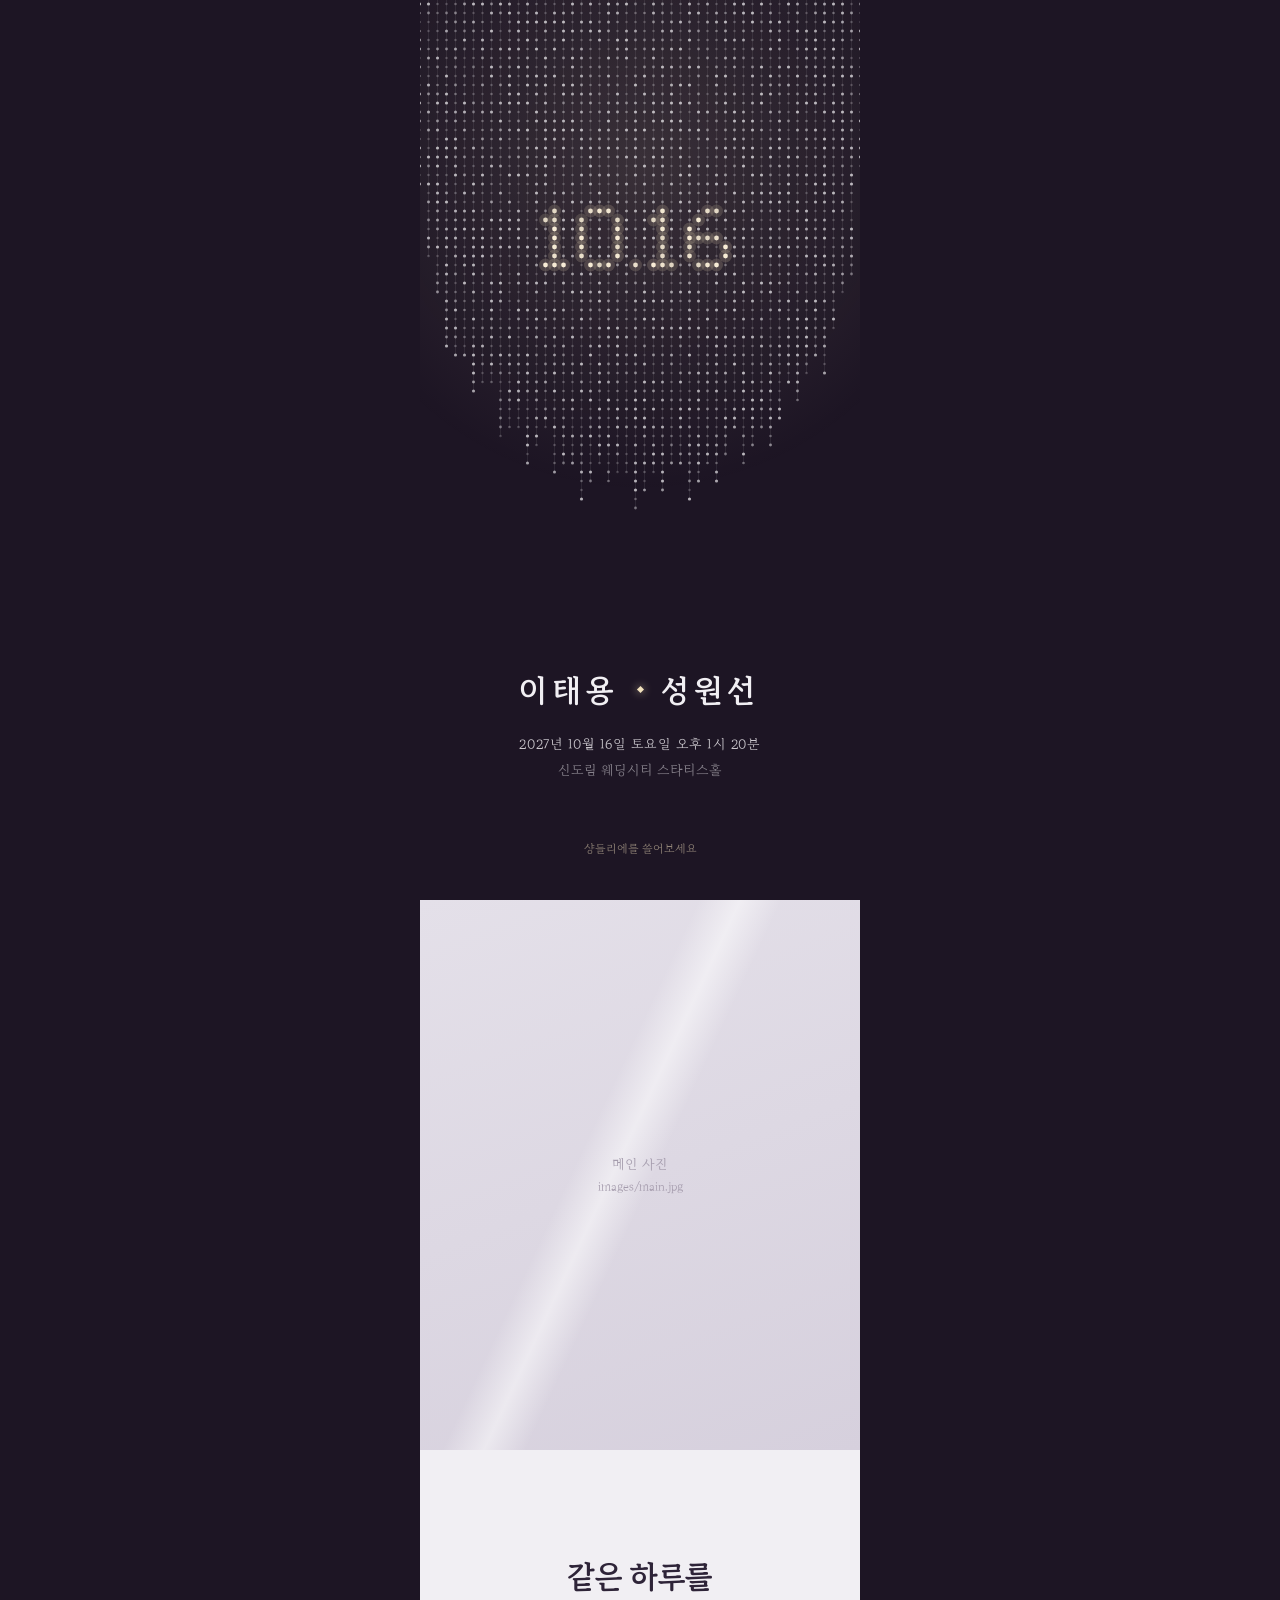
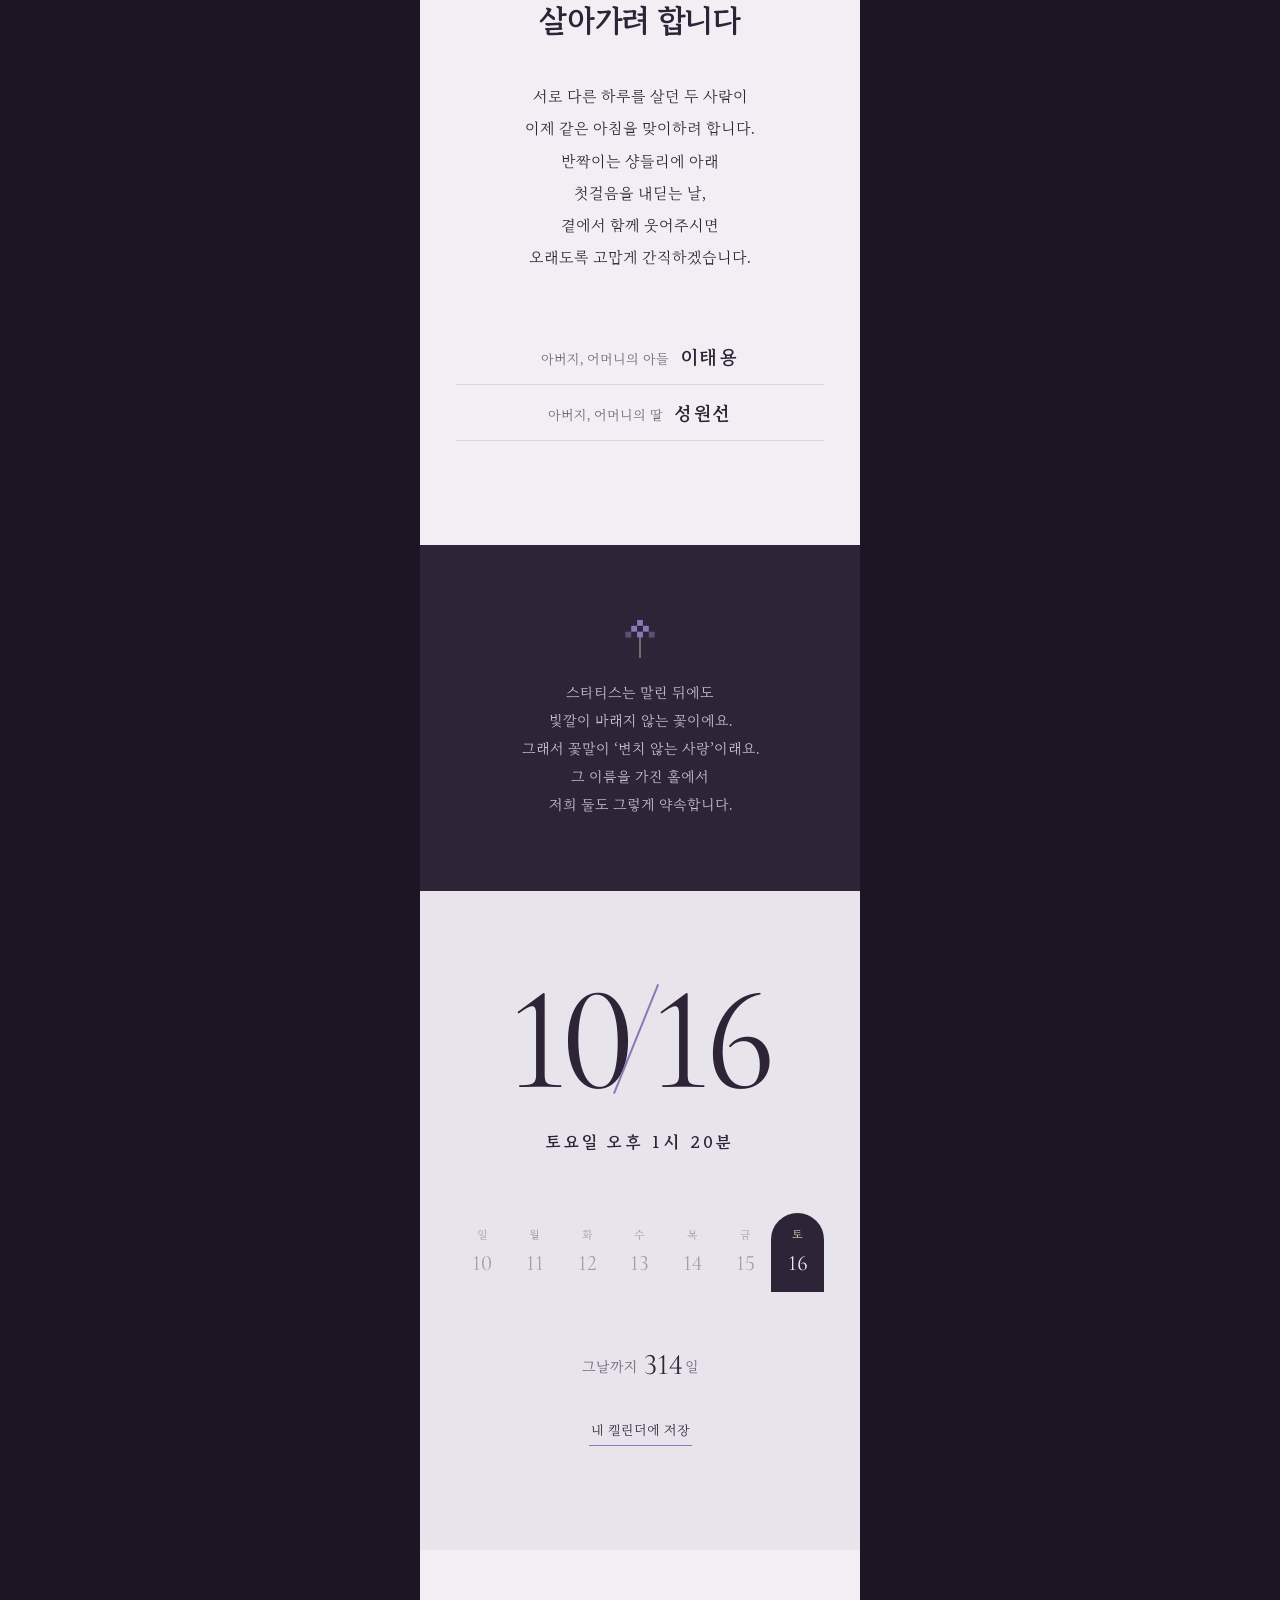
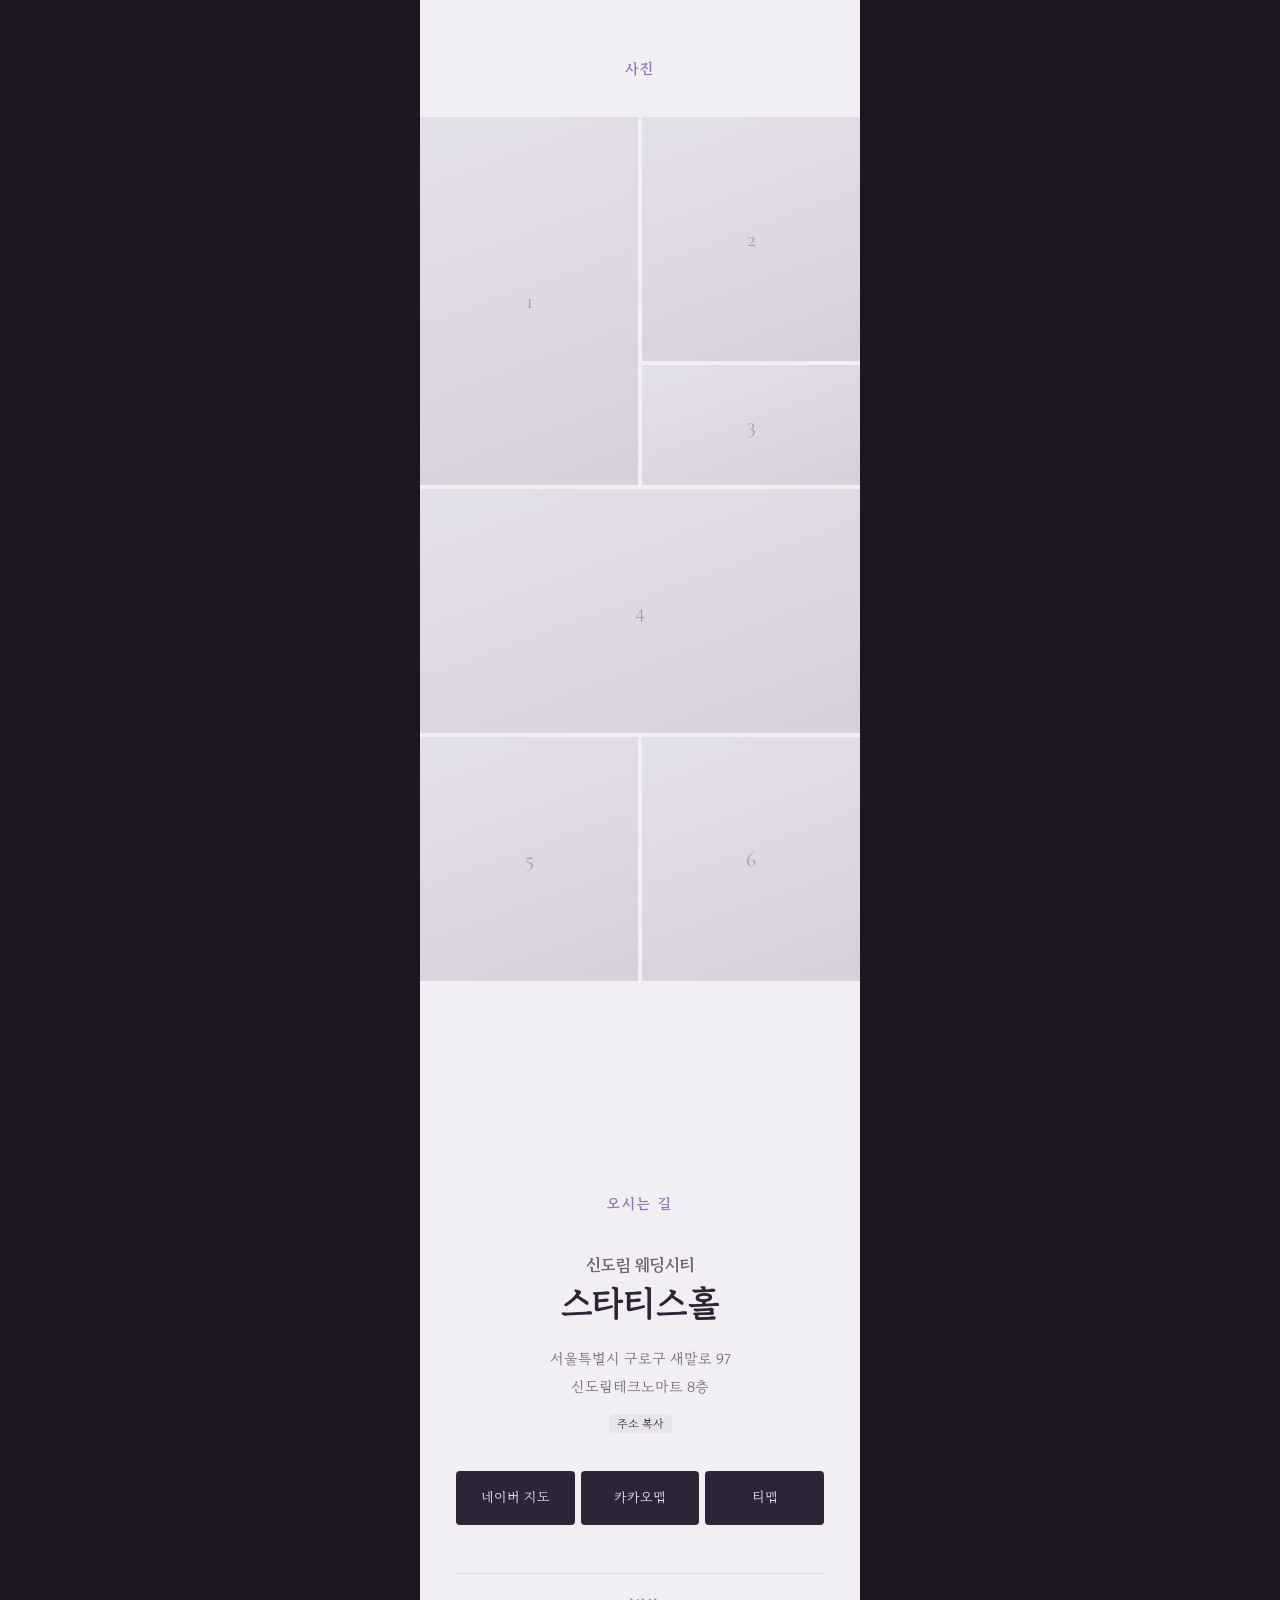
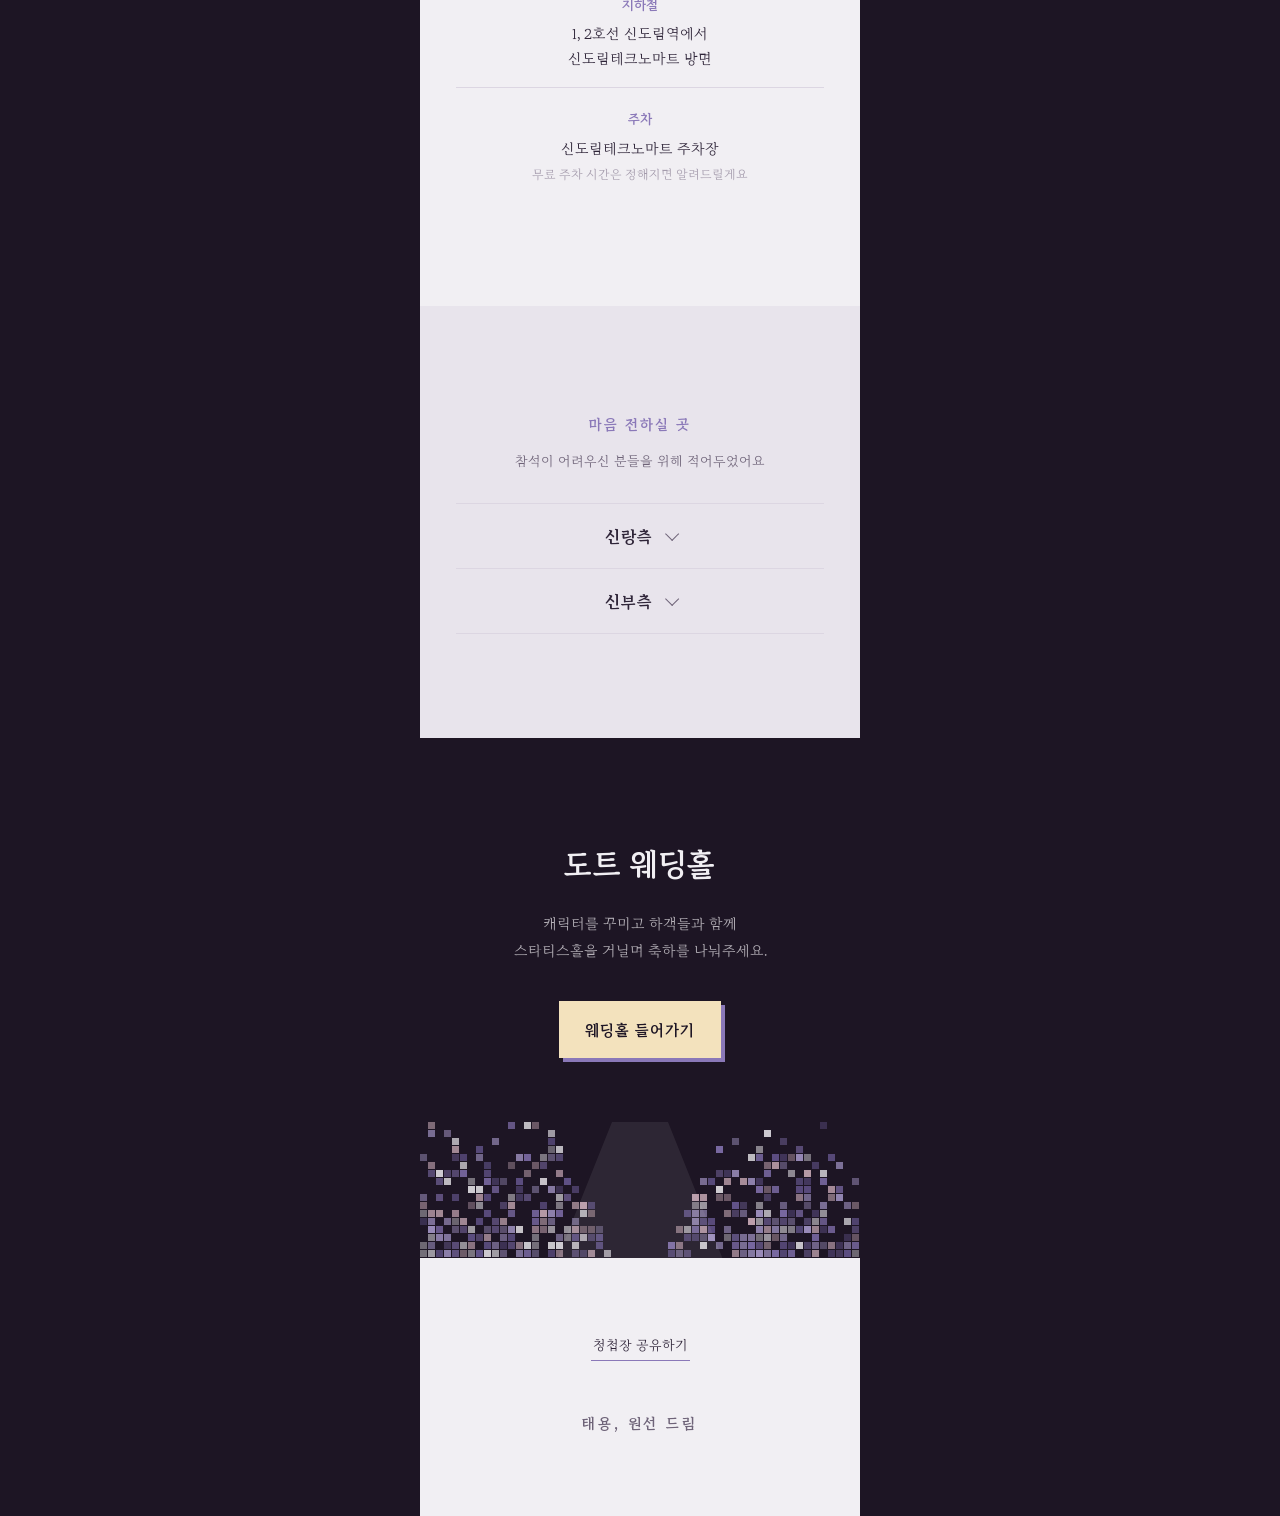
==== commit 154624cd: "전체 가운데 정렬, 줄 넘김 대신 글자 크기 자동 축소 Co-Authored-By: Claude Opus 5.5 <noreply@anthropic.com> Claude-Sessio" ====
--- a/index.html
+++ b/index.html
@@ -27,8 +27,8 @@
           <span class="names-line" aria-hidden="true"></span>
           <span>성원선</span>
         </h1>
-        <p class="cover-when">2027년 10월 16일 토요일 오후 1시 20분</p>
-        <p class="cover-where">신도림 웨딩시티 스타티스홀</p>
+        <p class="cover-when fit">2027년 10월 16일 토요일 오후 1시 20분</p>
+        <p class="cover-where fit">신도림 웨딩시티 스타티스홀</p>
       </div>
       <p class="touch-hint" id="touchHint">샹들리에를 쓸어보세요</p>
     </header>
@@ -43,17 +43,18 @@
 
     <!-- 인사말 -->
     <section class="block greeting">
-      <h2 class="lead">같은 하루를<br />살아가려 합니다</h2>
-      <p class="body-text">
+      <h2 class="lead fit">같은 하루를<br />살아가려 합니다</h2>
+      <p class="body-text fit">
         서로 다른 하루를 살던 두 사람이<br />
         이제 같은 아침을 맞이하려 합니다.<br />
-        반짝이는 샹들리에 아래 첫걸음을 내딛는 날,<br />
+        반짝이는 샹들리에 아래<br />
+        첫걸음을 내딛는 날,<br />
         곁에서 함께 웃어주시면<br />
         오래도록 고맙게 간직하겠습니다.
       </p>
       <dl class="family">
-        <div><dt>아버지, 어머니의 아들</dt><dd>이태용</dd></div>
-        <div><dt>아버지, 어머니의 딸</dt><dd>성원선</dd></div>
+        <div class="fit"><dt>아버지, 어머니의 아들</dt><dd>이태용</dd></div>
+        <div class="fit"><dt>아버지, 어머니의 딸</dt><dd>성원선</dd></div>
       </dl>
     </section>
 
@@ -66,10 +67,12 @@
         </g>
         <rect x="29" y="28" width="2" height="28" fill="#7f8f78" />
       </svg>
-      <p>
-        스타티스는 말린 뒤에도 빛깔이 바래지 않는 꽃이에요.<br />
+      <p class="fit">
+        스타티스는 말린 뒤에도<br />
+        빛깔이 바래지 않는 꽃이에요.<br />
         그래서 꽃말이 &lsquo;변치 않는 사랑&rsquo;이래요.<br />
-        그 이름을 가진 홀에서, 저희 둘도 그렇게 약속합니다.
+        그 이름을 가진 홀에서<br />
+        저희 둘도 그렇게 약속합니다.
       </p>
     </section>
 
@@ -78,7 +81,7 @@
       <p class="big-date" aria-label="10월 16일">
         <span>10</span><span class="slash" aria-hidden="true"></span><span>16</span>
       </p>
-      <p class="when-detail">토요일 오후 1시 20분</p>
+      <p class="when-detail fit">토요일 오후 1시 20분</p>
 
       <ol class="week" aria-label="2027년 10월 셋째 주">
         <li><span>일</span>10</li>
@@ -103,26 +106,24 @@
     <!-- 오시는 길 -->
     <section class="block location">
       <h2>오시는 길</h2>
-      <p class="venue">신도림 웨딩시티<br /><strong>스타티스홀</strong></p>
-      <p class="addr">
-        서울특별시 구로구 새말로 97<br />신도림테크노마트 8층
-        <button class="inline-copy" type="button" data-copy="서울특별시 구로구 새말로 97 신도림테크노마트 8층">주소 복사</button>
-      </p>
+      <p class="venue fit">신도림 웨딩시티<br /><strong>스타티스홀</strong></p>
+      <p class="addr fit">서울특별시 구로구 새말로 97<br />신도림테크노마트 8층</p>
+      <p class="addr-copy"><button class="inline-copy" type="button" data-copy="서울특별시 구로구 새말로 97 신도림테크노마트 8층">주소 복사</button></p>
       <nav class="maps" aria-label="지도 앱으로 열기">
         <a id="naverMap" target="_blank" rel="noopener">네이버 지도</a>
         <a id="kakaoMap" target="_blank" rel="noopener">카카오맵</a>
         <a id="tmap" href="#">티맵</a>
       </nav>
       <dl class="ways">
-        <div><dt>지하철</dt><dd>1, 2호선 신도림역에서 신도림테크노마트 방면</dd></div>
-        <div><dt>주차</dt><dd>신도림테크노마트 주차장<br /><small>무료 주차 시간은 정해지면 알려드릴게요</small></dd></div>
+        <div><dt>지하철</dt><dd class="fit">1, 2호선 신도림역에서<br />신도림테크노마트 방면</dd></div>
+        <div><dt>주차</dt><dd class="fit">신도림테크노마트 주차장<br /><small>무료 주차 시간은 정해지면 알려드릴게요</small></dd></div>
       </dl>
     </section>
 
     <!-- 마음 전하실 곳 -->
     <section class="block account">
       <h2>마음 전하실 곳</h2>
-      <p class="note">참석이 어려우신 분들을 위해 적어두었어요</p>
+      <p class="note fit">참석이 어려우신 분들을 위해 적어두었어요</p>
       <div class="accounts" id="accounts"></div>
     </section>
 
@@ -131,7 +132,7 @@
       <canvas class="hall-dots" id="hallDots" aria-hidden="true"></canvas>
       <div class="hall-text">
         <h2>도트 웨딩홀</h2>
-        <p>
+        <p class="fit">
           캐릭터를 꾸미고 하객들과 함께<br />
           스타티스홀을 거닐며 축하를 나눠주세요.
         </p>
--- a/style.css
+++ b/style.css
@@ -206,8 +206,9 @@
   border-bottom: 1px solid var(--vein);
 }
 
-.family dt { font-size: 13px; color: var(--plum-soft); }
-.family dd { font-family: var(--display); font-size: 18px; letter-spacing: 0.12em; }
+.family div { font-size: 16px; }
+.family dt { font-size: 0.8125em; color: var(--plum-soft); }
+.family dd { font-family: var(--display); font-size: 1.125em; letter-spacing: 0.12em; }
 
 /* ---------- 스타티스 ---------- */
 .statice {
@@ -243,7 +244,7 @@
 .big-date {
   font-family: var(--numeral);
   font-weight: 400;
-  font-size: 148px;
+  font-size: min(148px, 36vw);
   line-height: 0.82;
   color: var(--plum-ink);
   display: flex;
@@ -256,8 +257,9 @@
 
 .big-date .slash {
   width: 2px;
-  height: 120px;
-  margin: 0 14px 0 6px;
+  flex-shrink: 0;
+  height: 0.8em;
+  margin: 0 0.1em 0 0.04em;
   background: var(--statice);
   transform: rotate(22deg);
 }
@@ -414,7 +416,7 @@
 
 .venue strong {
   font-weight: 400;
-  font-size: 34px;
+  font-size: 2.125em;
   color: var(--plum-ink);
   letter-spacing: 0.02em;
 }
@@ -469,7 +471,7 @@
 
 .ways dt { font-family: var(--display); font-size: 13px; color: var(--statice); padding-top: 2px; }
 .ways dd { font-size: 14px; line-height: 1.8; }
-.ways small { font-size: 12px; color: var(--plum-faint); }
+.ways small { font-size: 0.857em; color: var(--plum-faint); }
 
 /* ---------- 계좌 ---------- */
 .account { background: var(--marble-2); }
@@ -626,3 +628,55 @@
 @media (prefers-reduced-motion: reduce) {
   .cover-text, .touch-hint { animation: none; opacity: 1; }
 }
+
+/* =========================================================
+   가운데 정렬 + 한 줄 맞춤
+   .fit 안의 각 줄은 줄바꿈 없이 한 줄로, 넘치면 main.js가 글자 크기를 줄여요
+   ========================================================= */
+.block, .statice, .hall-text, .end, .cover-text { text-align: center; }
+
+.fit .ln { display: block; white-space: nowrap; }
+
+.body-text { margin: 0 auto; max-width: none; }
+
+.family { justify-items: center; }
+.family div {
+  justify-content: center;
+  gap: 12px;
+  width: 100%;
+  white-space: nowrap;
+}
+
+.statice {
+  display: flex;
+  flex-direction: column;
+  align-items: center;
+  gap: 18px;
+}
+.statice p { width: 100%; }
+.statice-mark { margin-top: 0; }
+
+.gallery-block h2 { text-align: center; }
+
+.addr { margin-bottom: 10px; }
+.addr-copy { margin-bottom: 32px; }
+.inline-copy { margin-left: 0; }
+
+.ways div {
+  grid-template-columns: 1fr;
+  gap: 4px;
+  justify-items: center;
+}
+.ways dd { width: 100%; }
+
+.note { margin-left: auto; margin-right: auto; }
+
+.acc-head { justify-content: center; gap: 12px; }
+
+.acc-row {
+  flex-direction: column;
+  gap: 8px;
+  padding-bottom: 22px;
+}
+
+.hall p { width: 100%; }
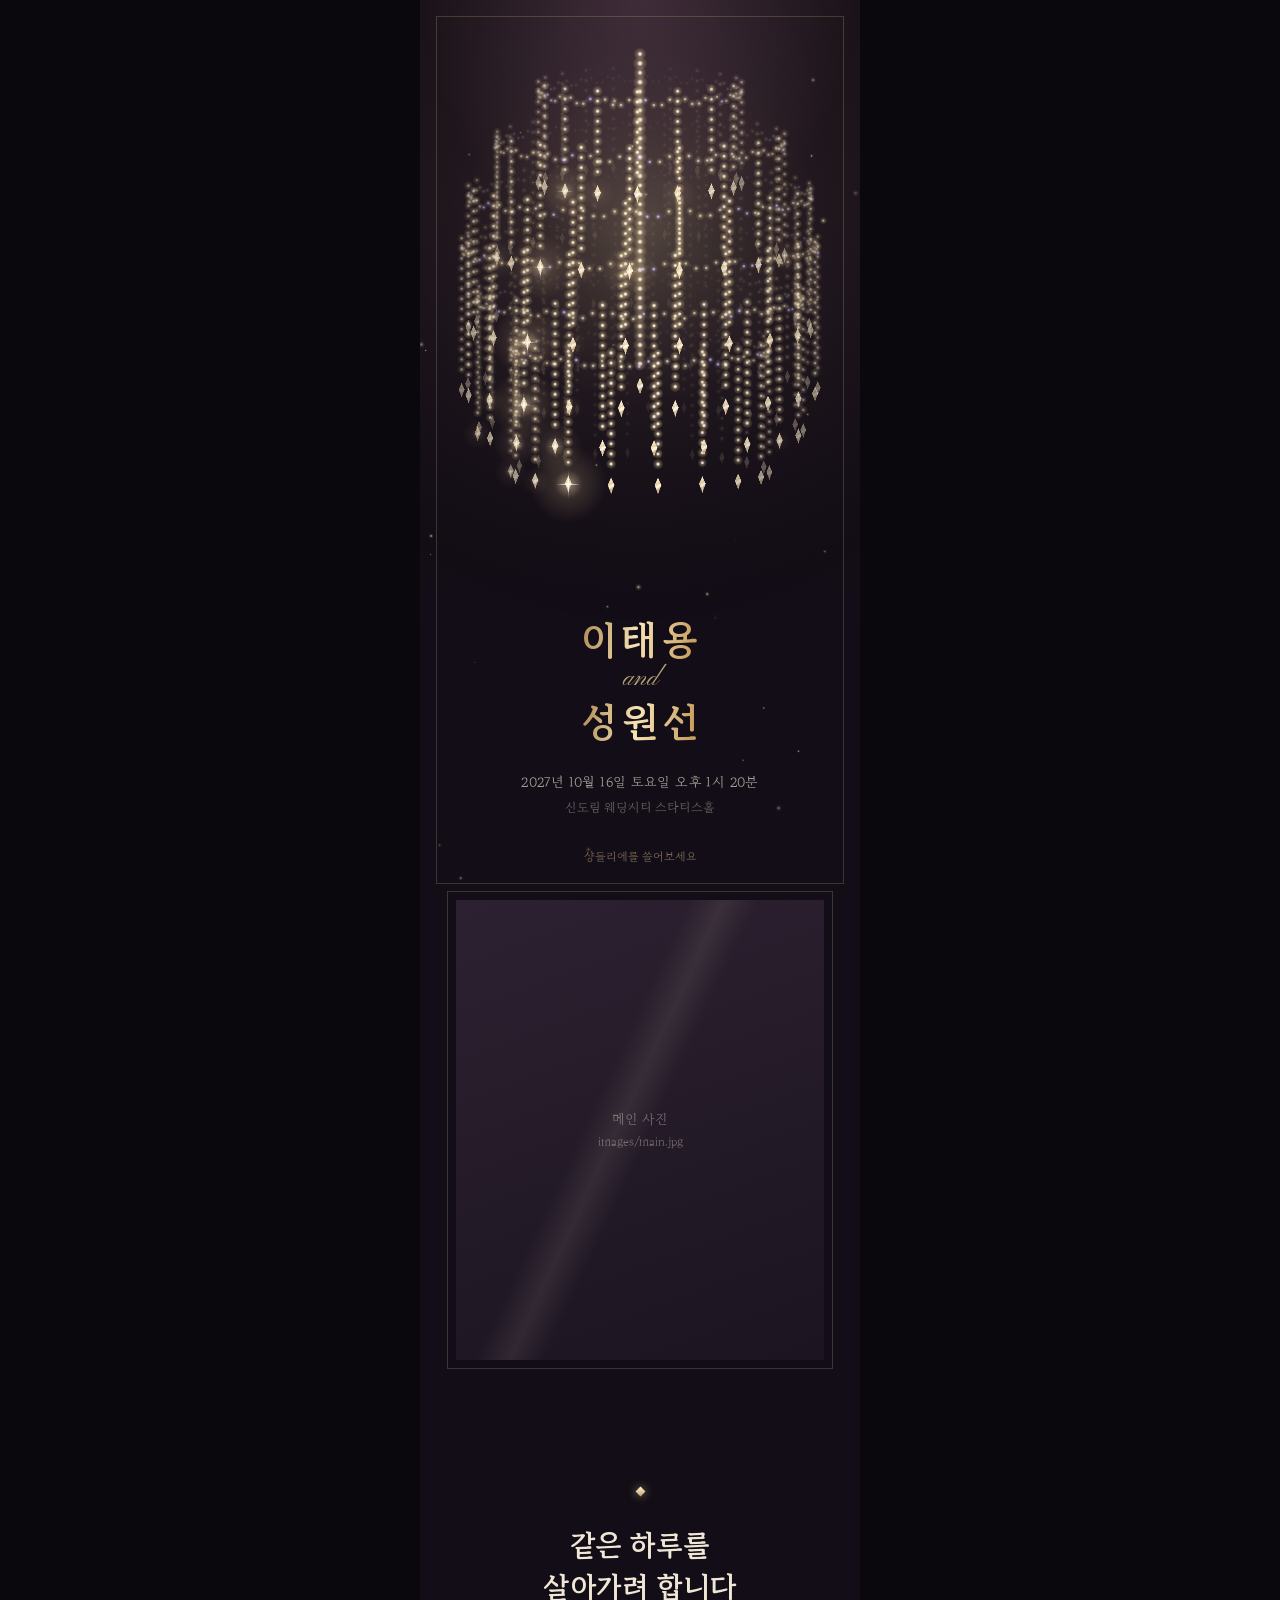
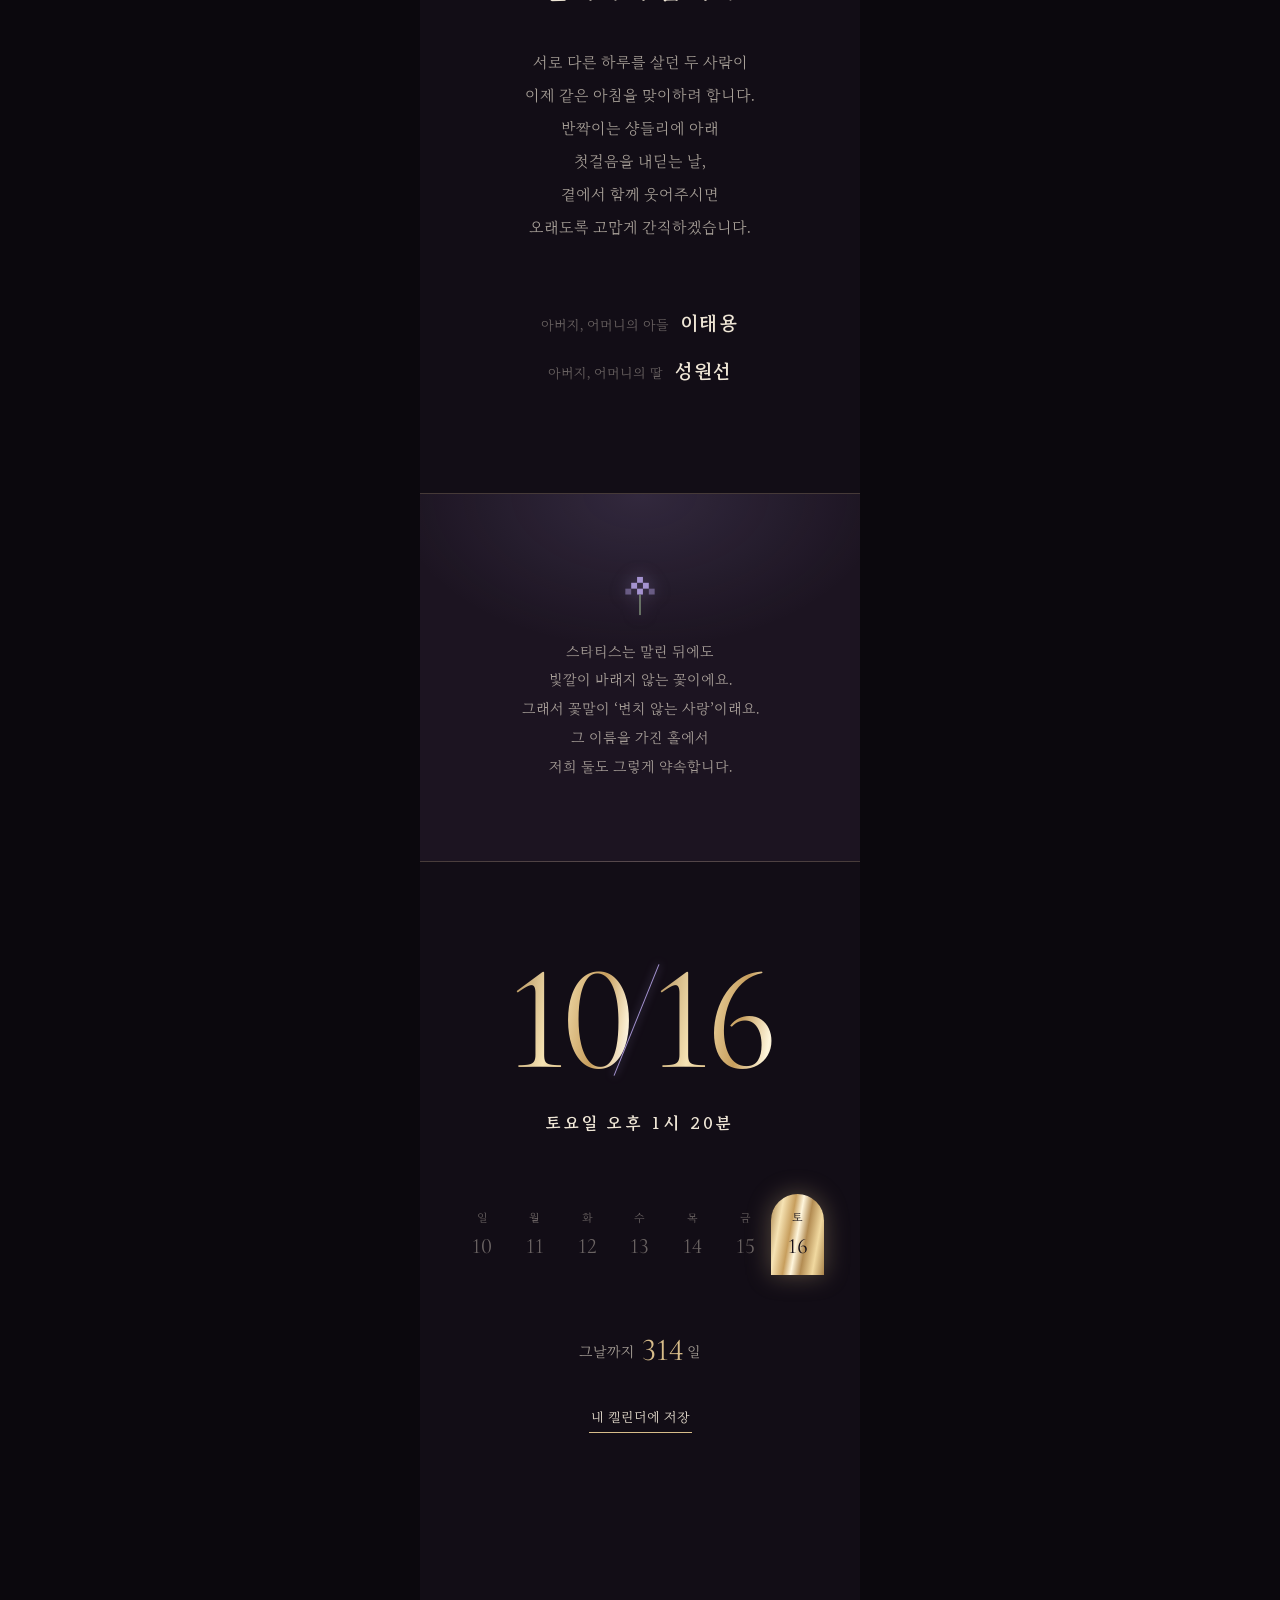
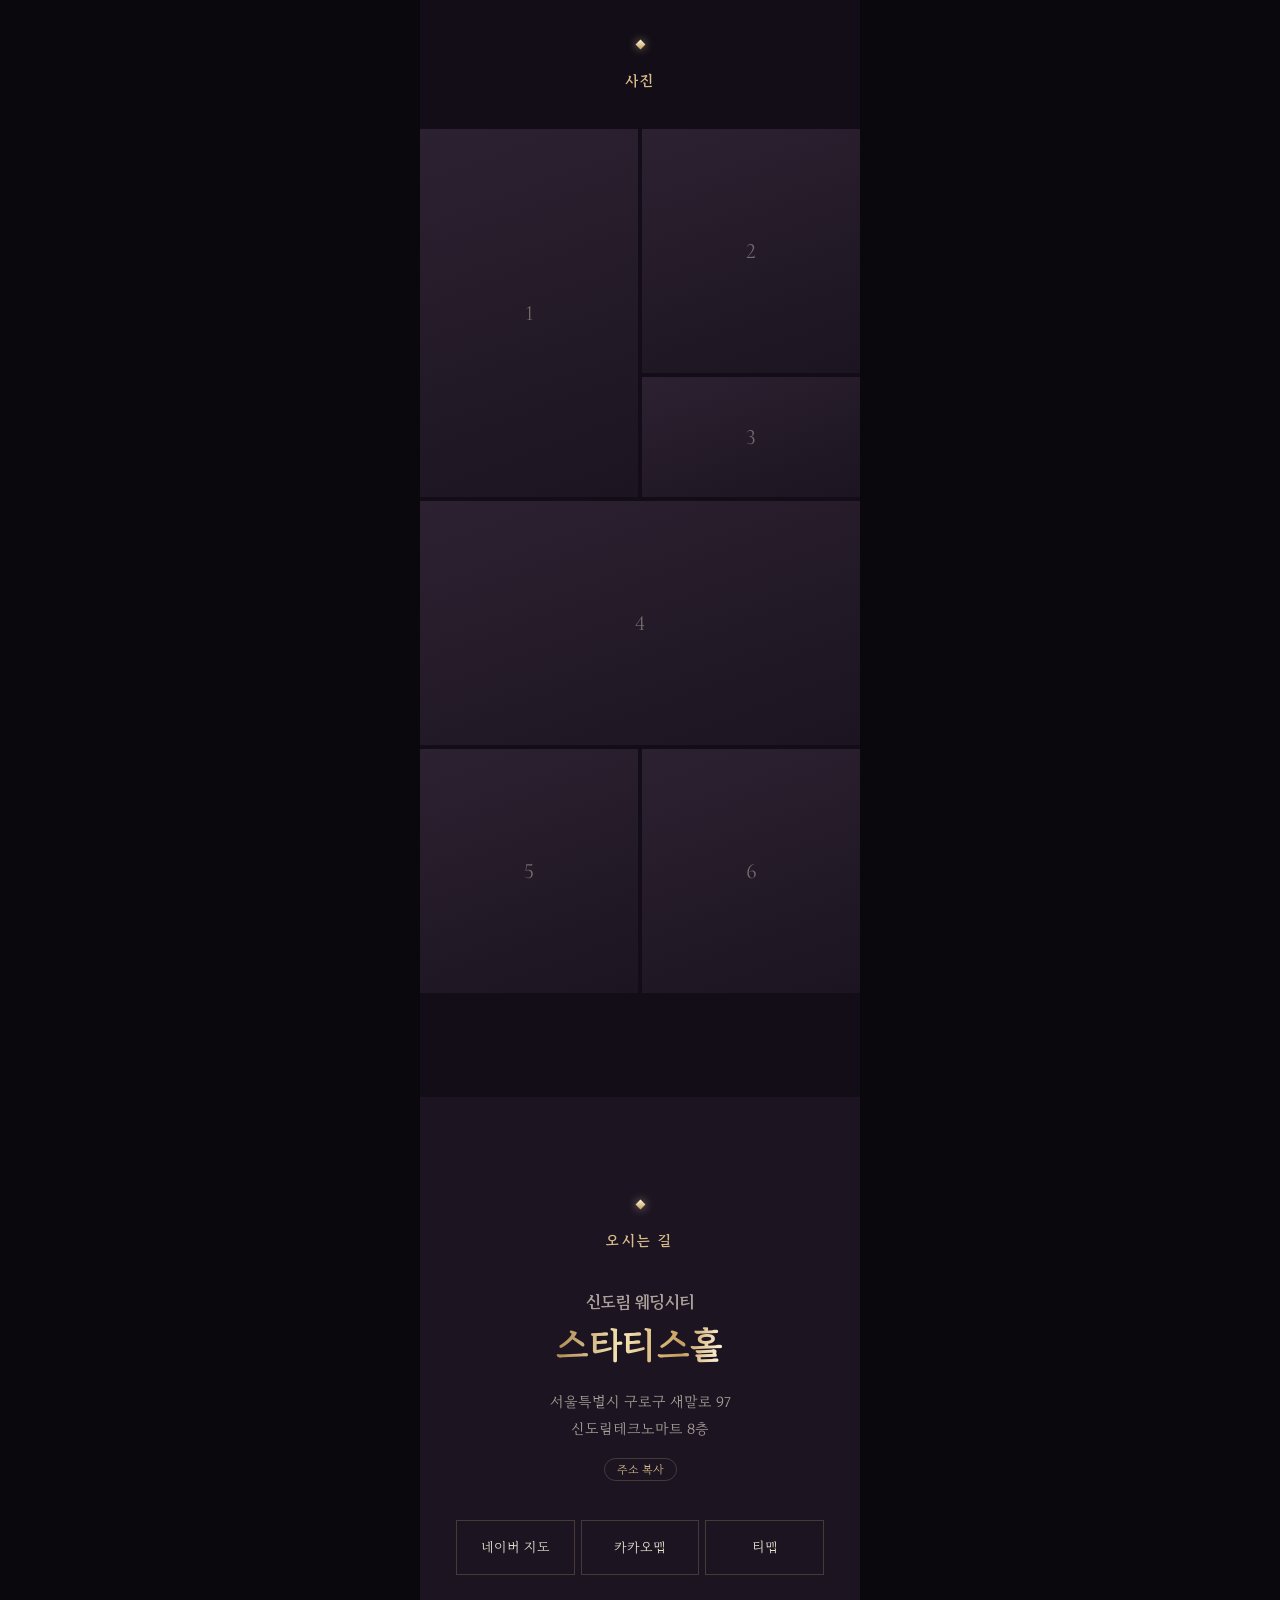
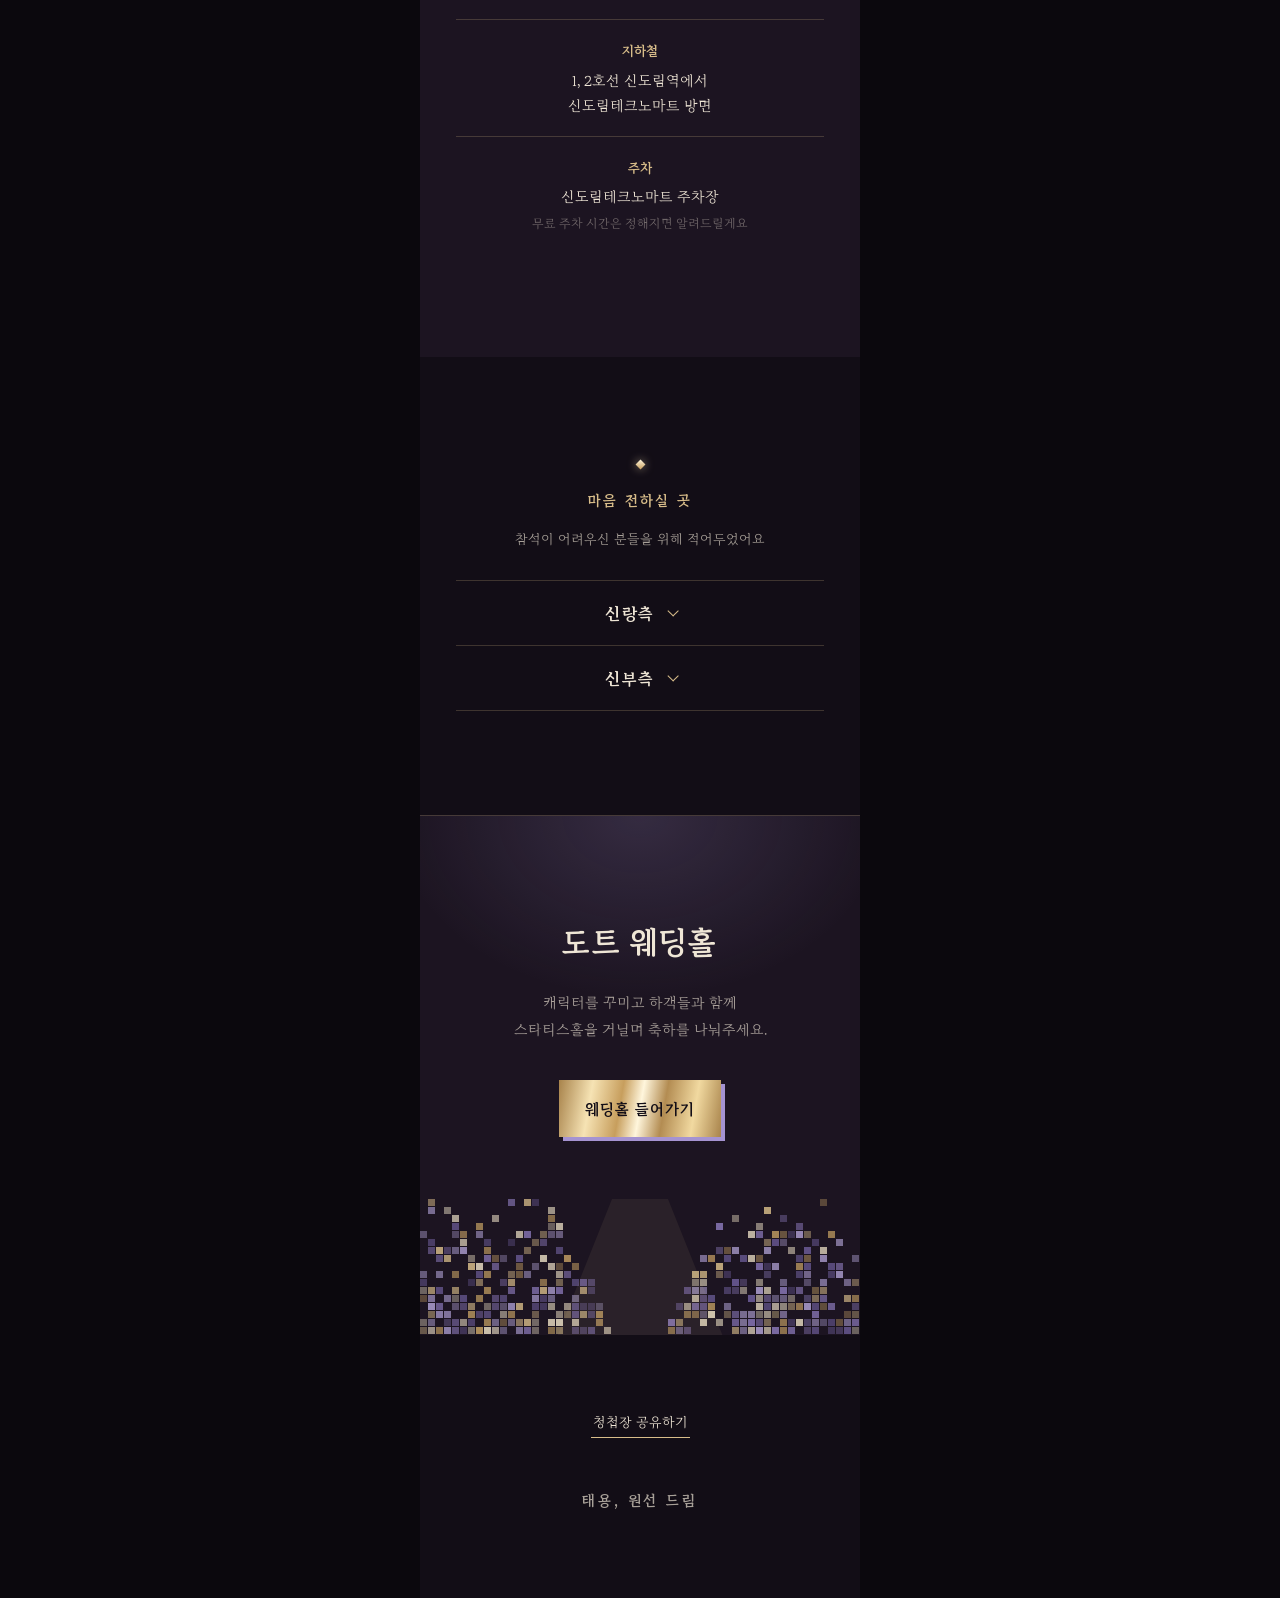
==== commit 9a123ea4: "3D 회전 샹들리에 + 연회장 톤 전체 리디자인 Co-Authored-By: Claude Opus 5.5 <noreply@anthropic.com> Claude-Session: h" ====
--- a/index.html
+++ b/index.html
@@ -3,7 +3,7 @@
 <head>
   <meta charset="UTF-8" />
   <meta name="viewport" content="width=device-width, initial-scale=1, viewport-fit=cover" />
-  <meta name="theme-color" content="#1d1524" />
+  <meta name="theme-color" content="#120d16" />
   <title>이태용, 성원선 결혼합니다</title>
   <meta name="description" content="2027년 10월 16일 토요일 오후 1시 20분, 신도림 웨딩시티 스타티스홀" />
 
@@ -23,9 +23,9 @@
       <canvas class="chandelier" id="chandelier" aria-hidden="true"></canvas>
       <div class="cover-text">
         <h1 class="names">
-          <span>이태용</span>
-          <span class="names-line" aria-hidden="true"></span>
-          <span>성원선</span>
+          <span class="foil">이태용</span>
+          <span class="amp" aria-label="그리고">and</span>
+          <span class="foil">성원선</span>
         </h1>
         <p class="cover-when fit">2027년 10월 16일 토요일 오후 1시 20분</p>
         <p class="cover-where fit">신도림 웨딩시티 스타티스홀</p>
--- a/style.css
+++ b/style.css
@@ -2,40 +2,43 @@
 @font-face { font-family: "MaruBuri"; src: url("fonts/MaruBuri-Regular.woff2") format("woff2"); font-display: swap; }
 @font-face { font-family: "Cormorant"; src: url("fonts/cormorant-garamond-latin-400-normal.woff2") format("woff2"); font-display: swap; }
 @font-face { font-family: "Cormorant"; font-style: italic; src: url("fonts/cormorant-garamond-latin-400-italic.woff2") format("woff2"); font-display: swap; }
+@font-face { font-family: "Pinyon"; src: url("fonts/pinyon-script-latin-400-normal.woff2") format("woff2"); font-display: swap; }
 
 /*
-  팔레트: 스타티스홀
-  plum-night  #1d1524  커버, 도트 웨딩홀 배경 (홀의 어두운 천장)
-  plum-ink    #2e2438  본문 글자
-  statice     #8a78b8  스타티스 꽃 보라. 포인트로 아주 조금만
-  marble      #f1eff3  바탕 (차가운 대리석 화이트)
-  vein        #dcd6e2  대리석 결 = 구분선
-  crystal     #f3e2bd  샹들리에 빛
+  팔레트: 샹들리에가 켜진 스타티스홀의 저녁
+  hall        #120d16  홀의 어둠
+  velvet      #1c1421  한 톤 밝은 벨벳
+  plum        #2a1f30  카드, 구분 면
+  champagne   #d8bd8a  샹들리에 금빛
+  pearl       #efe6d6  본문 글자
+  statice     #a593d1  스타티스 보라 (포인트)
 */
 :root {
-  --plum-night: #1d1524;
-  --plum-ink: #2e2438;
-  --plum-soft: #6e6378;
-  --plum-faint: #a49bac;
-  --statice: #8a78b8;
-  --marble: #f1eff3;
-  --marble-2: #e8e4ec;
-  --vein: #dcd6e2;
-  --crystal: #f3e2bd;
-  --sage: #7f8f78;
+  --hall: #120d16;
+  --velvet: #1c1421;
+  --plum: #2a1f30;
+  --champagne: #d8bd8a;
+  --champagne-deep: #a8834b;
+  --pearl: #efe6d6;
+  --pearl-soft: rgba(239, 230, 214, 0.68);
+  --pearl-faint: rgba(239, 230, 214, 0.4);
+  --hairline: rgba(216, 189, 138, 0.22);
+  --statice: #a593d1;
 
   --display: "Dandi", "MaruBuri", serif;
   --text: "MaruBuri", serif;
   --numeral: "Cormorant", serif;
+  --script: "Pinyon", cursive;
 
   --gutter: 36px;
+  --foil: linear-gradient(100deg, #a8834b 0%, #f6e3b4 20%, #c79e5d 38%, #fff6dc 50%, #b38c52 64%, #f1d9a0 82%, #a8834b 100%);
 }
 
 * { box-sizing: border-box; margin: 0; padding: 0; }
 
 body {
-  background: var(--plum-night);
-  color: var(--plum-ink);
+  background: #0b080d;
+  color: var(--pearl);
   font-family: var(--text);
   font-size: 15px;
   line-height: 1.95;
@@ -46,103 +49,115 @@
 .wrap {
   max-width: 440px;
   margin: 0 auto;
-  background: var(--marble);
+  background: var(--hall);
   overflow: hidden;
-}
-
-:focus-visible { outline: 2px solid var(--statice); outline-offset: 3px; }
+  text-align: center;
+}
+
+:focus-visible { outline: 1px solid var(--champagne); outline-offset: 4px; }
+
+/* 금박 글씨: 처음 한 번 빛이 쓱 지나가요 */
+.foil {
+  background: var(--foil);
+  background-size: 250% 100%;
+  background-position: 100% 0;
+  -webkit-background-clip: text;
+  background-clip: text;
+  color: transparent;
+}
+
+/* ---------- 한 줄 맞춤 (.fit) ---------- */
+.fit .ln { display: block; white-space: nowrap; }
 
 /* ---------- 커버 ---------- */
 .cover {
   position: relative;
   height: 100svh;
-  min-height: 620px;
-  max-height: 940px;
-  background: var(--plum-night);
-  color: var(--marble);
+  min-height: 640px;
+  max-height: 960px;
+  background:
+    radial-gradient(ellipse 70% 40% at 50% 0%, #3b2a37 0%, transparent 70%),
+    linear-gradient(to bottom, #1a1219 0%, var(--hall) 70%);
   overflow: hidden;
   touch-action: pan-y;
 }
 
-.chandelier {
+.chandelier { position: absolute; inset: 0; width: 100%; height: 100%; display: block; }
+
+.cover::after {
+  content: "";
   position: absolute;
-  inset: 0;
-  width: 100%;
-  height: 100%;
-  display: block;
+  inset: 16px;
+  border: 1px solid var(--hairline);
+  pointer-events: none;
 }
 
 .cover-text {
   position: absolute;
   left: var(--gutter);
   right: var(--gutter);
-  bottom: 13%;
-  text-align: center;
+  bottom: 9%;
   opacity: 0;
-  animation: rise 1.4s cubic-bezier(.2, .7, .2, 1) 2.2s forwards;
+  animation: rise 1.6s cubic-bezier(.2, .7, .2, 1) 1.8s forwards;
 }
 
 .names {
   font-family: var(--display);
   font-weight: 400;
-  font-size: 30px;
-  letter-spacing: 0.18em;
-  line-height: 1;
+  font-size: 38px;
+  line-height: 1.25;
+  letter-spacing: 0.14em;
   display: flex;
-  align-items: center;
-  justify-content: center;
-  gap: 18px;
-  margin-bottom: 28px;
-}
-
-.names-line {
-  width: 5px;
-  height: 5px;
-  background: var(--crystal);
-  transform: rotate(45deg);
-  box-shadow: 0 0 8px rgba(243, 226, 189, 0.8);
-}
-
-.cover-when {
-  font-size: 13px;
-  letter-spacing: 0.04em;
-  color: rgba(241, 239, 243, 0.82);
-}
-
-.cover-where {
-  font-size: 13px;
-  color: rgba(241, 239, 243, 0.5);
-}
+  flex-direction: column;
+  align-items: center;
+  margin-bottom: 26px;
+}
+
+.names .foil { animation: sheen 2.6s ease 2.4s forwards; padding-left: 0.14em; }
+
+.names .amp {
+  font-family: var(--script);
+  font-size: 26px;
+  letter-spacing: 0;
+  line-height: 1.3;
+  color: var(--champagne);
+  opacity: 0.85;
+}
+
+@keyframes sheen { to { background-position: 0 0; } }
+
+.cover-when { font-size: 13px; color: var(--pearl-soft); letter-spacing: 0.03em; }
+.cover-where { font-size: 12px; color: var(--pearl-faint); }
 
 .touch-hint {
   position: absolute;
   left: 0;
   right: 0;
-  bottom: 4.5%;
-  text-align: center;
+  bottom: 3.6%;
   font-size: 11px;
-  color: rgba(243, 226, 189, 0.55);
+  color: rgba(216, 189, 138, 0.55);
   opacity: 0;
-  animation: rise 1s ease 3.6s forwards;
-  transition: opacity 0.6s ease;
-}
-
-.touch-hint.gone { opacity: 0 !important; animation: none; }
+  animation: rise 1s ease 3.8s forwards;
+}
+
+.touch-hint.gone { opacity: 0 !important; animation: none; transition: opacity 0.6s ease; }
 
 @keyframes rise {
   from { opacity: 0; transform: translateY(14px); }
   to { opacity: 1; transform: none; }
 }
 
-/* ---------- 메인 사진 ---------- */
-.hero-photo { margin: 0; }
+/* ---------- 메인 사진: 금테 액자 ---------- */
+.hero-photo { margin: 0; padding: 0 var(--gutter) 24px; background: var(--hall); }
 
 .photo-frame {
   position: relative;
   aspect-ratio: 4 / 5;
   background:
-    linear-gradient(115deg, transparent 40%, rgba(255, 255, 255, 0.5) 46%, transparent 52%),
-    linear-gradient(160deg, #e4e0e9, #d6d0dd);
+    linear-gradient(115deg, transparent 40%, rgba(255, 240, 210, 0.08) 46%, transparent 52%),
+    linear-gradient(160deg, #2c2130, #1c1421);
+  outline: 1px solid var(--hairline);
+  outline-offset: 8px;
 }
 
 .photo-frame img { width: 100%; height: 100%; object-fit: cover; display: block; }
@@ -154,122 +169,117 @@
   flex-direction: column;
   align-items: center;
   justify-content: center;
-  text-align: center;
   font-size: 13px;
-  color: var(--plum-faint);
+  color: var(--pearl-faint);
 }
 
 .photo-frame.empty img { display: none; }
 .photo-frame.empty .photo-placeholder { display: flex; }
 
 /* ---------- 공통 블록 ---------- */
-.block {
-  padding: 104px var(--gutter);
-}
+.block { padding: 104px var(--gutter); }
 
 .block h2 {
   font-family: var(--display);
   font-weight: 400;
   font-size: 14px;
-  letter-spacing: 0.14em;
-  color: var(--statice);
+  letter-spacing: 0.16em;
+  color: var(--champagne);
   margin-bottom: 36px;
+}
+
+/* 제목 위 크리스탈 장식 */
+.block h2::before {
+  content: "";
+  display: block;
+  width: 7px;
+  height: 7px;
+  margin: 0 auto 18px;
+  background: linear-gradient(135deg, #fff6dc, #c79e5d);
+  transform: rotate(45deg);
+  box-shadow: 0 0 10px rgba(246, 227, 180, 0.6);
 }
 
 /* ---------- 인사말 ---------- */
 .greeting .lead {
-  font-size: 30px;
-  line-height: 1.45;
-  letter-spacing: -0.01em;
-  color: var(--plum-ink);
+  font-size: 28px;
+  line-height: 1.5;
+  letter-spacing: 0.02em;
+  color: var(--pearl);
   margin-bottom: 40px;
 }
 
-.body-text {
-  font-size: 15px;
-  line-height: 2.15;
-  color: var(--plum-ink);
-  max-width: 30em;
-}
-
-.family {
-  margin-top: 64px;
-  display: grid;
-  gap: 10px;
-}
+.greeting .lead::before { margin-bottom: 28px; }
+
+.body-text { font-size: 15px; line-height: 2.2; color: var(--pearl-soft); }
+
+.family { margin-top: 60px; display: grid; gap: 12px; justify-items: center; }
 
 .family div {
   display: flex;
   align-items: baseline;
-  justify-content: space-between;
-  padding-bottom: 10px;
-  border-bottom: 1px solid var(--vein);
-}
-
-.family div { font-size: 16px; }
-.family dt { font-size: 0.8125em; color: var(--plum-soft); }
-.family dd { font-family: var(--display); font-size: 1.125em; letter-spacing: 0.12em; }
+  justify-content: center;
+  gap: 12px;
+  width: 100%;
+  white-space: nowrap;
+  font-size: 16px;
+}
+
+.family dt { font-size: 0.8125em; color: var(--pearl-faint); }
+.family dd { font-family: var(--display); font-size: 1.15em; letter-spacing: 0.12em; color: var(--pearl); }
 
 /* ---------- 스타티스 ---------- */
 .statice {
-  background: var(--plum-ink);
-  color: var(--marble);
-  padding: 72px var(--gutter);
-  display: grid;
-  grid-template-columns: 44px 1fr;
-  gap: 22px;
-  align-items: start;
-}
-
-.statice-mark {
-  width: 44px;
-  height: 44px;
-  color: var(--statice);
-  margin-top: 4px;
-}
-
-.statice p {
-  font-size: 14px;
-  line-height: 2;
-  color: rgba(241, 239, 243, 0.8);
-}
+  position: relative;
+  padding: 80px var(--gutter);
+  background:
+    radial-gradient(ellipse 80% 60% at 50% 0%, rgba(165, 147, 209, 0.16), transparent 70%),
+    var(--velvet);
+  display: flex;
+  flex-direction: column;
+  align-items: center;
+  gap: 20px;
+  border-top: 1px solid var(--hairline);
+  border-bottom: 1px solid var(--hairline);
+}
+
+.statice-mark { width: 44px; height: 44px; color: var(--statice); filter: drop-shadow(0 0 8px rgba(165, 147, 209, 0.5)); }
+.statice p { width: 100%; font-size: 14px; line-height: 2.05; color: var(--pearl-soft); }
 
 /* ---------- 날짜 ---------- */
-.when {
-  background: var(--marble-2);
-  text-align: center;
-  padding-top: 88px;
-}
+.when { padding-top: 96px; }
 
 .big-date {
   font-family: var(--numeral);
   font-weight: 400;
-  font-size: min(148px, 36vw);
+  font-size: min(150px, 37vw);
   line-height: 0.82;
-  color: var(--plum-ink);
+  letter-spacing: -0.04em;
+  font-feature-settings: "lnum" 1;
   display: flex;
   justify-content: center;
   align-items: center;
-  letter-spacing: -0.04em;
-  font-variant-numeric: lining-nums;
-  font-feature-settings: "lnum" 1;
+}
+
+.big-date span:not(.slash) {
+  background: var(--foil);
+  background-size: 200% 100%;
+  -webkit-background-clip: text;
+  background-clip: text;
+  color: transparent;
 }
 
 .big-date .slash {
-  width: 2px;
   flex-shrink: 0;
+  width: 1px;
   height: 0.8em;
   margin: 0 0.1em 0 0.04em;
   background: var(--statice);
   transform: rotate(22deg);
-}
-
-.when-detail {
-  margin-top: 26px;
-  font-family: var(--display);
-  font-size: 16px;
-  letter-spacing: 0.2em;
-}
+  box-shadow: 0 0 8px rgba(165, 147, 209, 0.8);
+}
+
+.when-detail { margin-top: 26px; font-family: var(--display); font-size: 16px; letter-spacing: 0.2em; color: var(--pearl); }
 
 .week {
   list-style: none;
@@ -280,44 +290,31 @@
   font-feature-settings: "lnum" 1;
   font-size: 22px;
   line-height: 1;
-  color: var(--plum-faint);
-}
-
-.week li {
-  display: flex;
-  flex-direction: column;
-  align-items: center;
-  gap: 12px;
-  padding: 16px 0 18px;
-}
-
-.week li span {
-  font-family: var(--text);
-  font-size: 11px;
-}
+  color: var(--pearl-faint);
+}
+
+.week li { display: flex; flex-direction: column; align-items: center; gap: 12px; padding: 18px 0; }
+.week li span { font-family: var(--text); font-size: 11px; }
 
 .week .the-day {
-  color: var(--marble);
-  background: var(--plum-ink);
+  color: var(--hall);
+  background: var(--foil);
   border-radius: 999px 999px 4px 4px;
-}
-
-.week .the-day span { color: var(--crystal); }
-
-.countdown {
-  font-size: 14px;
-  color: var(--plum-soft);
-  margin-bottom: 20px;
-}
+  box-shadow: 0 0 24px rgba(216, 189, 138, 0.35);
+}
+
+.week .the-day span { color: var(--hall); }
+
+.countdown { font-size: 14px; color: var(--pearl-soft); margin-bottom: 20px; }
 
 .countdown b {
   font-family: var(--numeral);
   font-feature-settings: "lnum" 1;
   font-weight: 400;
-  font-size: 30px;
-  color: var(--plum-ink);
-  margin: 0 2px;
-  vertical-align: -3px;
+  font-size: 32px;
+  color: var(--champagne);
+  margin: 0 3px;
+  vertical-align: -4px;
 }
 
 .text-btn {
@@ -325,15 +322,14 @@
   background: none;
   font-family: var(--text);
   font-size: 13px;
-  color: var(--plum-ink);
+  color: var(--pearl);
   padding: 6px 2px;
-  border-bottom: 1px solid var(--statice);
+  border-bottom: 1px solid var(--champagne);
   cursor: pointer;
 }
 
 /* ---------- 사진 모자이크 ---------- */
 .gallery-block { padding-left: 0; padding-right: 0; }
-.gallery-block h2 { padding: 0 var(--gutter); }
 
 .mosaic {
   display: grid;
@@ -348,7 +344,7 @@
   padding: 0;
   overflow: hidden;
   cursor: zoom-in;
-  background: linear-gradient(160deg, #e4e0e9, #d6d0dd);
+  background: linear-gradient(160deg, #2c2130, #1c1421);
 }
 
 .tile:nth-child(6n + 1) { grid-row: span 3; }
@@ -367,8 +363,9 @@
   align-items: center;
   justify-content: center;
   font-family: var(--numeral);
+  font-feature-settings: "lnum" 1;
   font-size: 22px;
-  color: var(--plum-faint);
+  color: var(--pearl-faint);
 }
 
 .tile.empty img { display: none; }
@@ -378,7 +375,7 @@
   position: fixed;
   inset: 0;
   z-index: 90;
-  background: rgba(29, 21, 36, 0.96);
+  background: rgba(12, 8, 14, 0.96);
   display: flex;
   align-items: center;
   justify-content: center;
@@ -396,7 +393,7 @@
   right: 16px;
   border: none;
   background: none;
-  color: var(--marble);
+  color: var(--pearl);
   font-family: var(--text);
   font-size: 13px;
   padding: 8px;
@@ -404,85 +401,61 @@
 }
 
 /* ---------- 오시는 길 ---------- */
-.location { background: var(--marble); }
-
-.venue {
-  font-family: var(--display);
-  font-size: 16px;
-  line-height: 1.5;
-  color: var(--plum-soft);
-  margin-bottom: 18px;
-}
+.location { background: var(--velvet); }
+
+.venue { font-family: var(--display); font-size: 16px; line-height: 1.5; color: var(--pearl-soft); margin-bottom: 18px; }
 
 .venue strong {
+  display: inline-block;
   font-weight: 400;
-  font-size: 2.125em;
-  color: var(--plum-ink);
-  letter-spacing: 0.02em;
-}
-
-.addr {
-  font-size: 14px;
-  color: var(--plum-soft);
-  margin-bottom: 32px;
-}
+  font-size: 2.2em;
+  letter-spacing: 0.04em;
+  margin-top: 4px;
+  background: var(--foil);
+  background-size: 200% 100%;
+  -webkit-background-clip: text;
+  background-clip: text;
+  color: transparent;
+}
+
+.addr { font-size: 14px; color: var(--pearl-soft); margin-bottom: 12px; }
+.addr-copy { margin-bottom: 36px; }
 
 .inline-copy {
-  display: inline-block;
-  margin-left: 8px;
-  border: none;
-  background: var(--marble-2);
-  border-radius: 4px;
-  padding: 2px 8px;
+  border: 1px solid var(--hairline);
+  background: none;
+  border-radius: 999px;
+  padding: 3px 12px;
   font-family: var(--text);
   font-size: 11px;
-  color: var(--plum-ink);
+  color: var(--champagne);
   cursor: pointer;
-  vertical-align: 1px;
-}
-
-.maps {
-  display: grid;
-  grid-template-columns: repeat(3, 1fr);
-  gap: 6px;
-  margin-bottom: 48px;
-}
+}
+
+.maps { display: grid; grid-template-columns: repeat(3, 1fr); gap: 6px; margin-bottom: 44px; }
 
 .maps a {
-  text-align: center;
   padding: 14px 0;
-  background: var(--plum-ink);
-  color: var(--marble);
+  border: 1px solid var(--hairline);
+  color: var(--pearl);
   text-decoration: none;
   font-size: 13px;
-  border-radius: 4px;
   cursor: pointer;
-}
-
-.maps a:active { background: var(--statice); }
-
-.ways div {
-  display: grid;
-  grid-template-columns: 56px 1fr;
-  gap: 12px;
-  padding: 16px 0;
-  border-top: 1px solid var(--vein);
-}
-
-.ways dt { font-family: var(--display); font-size: 13px; color: var(--statice); padding-top: 2px; }
-.ways dd { font-size: 14px; line-height: 1.8; }
-.ways small { font-size: 0.857em; color: var(--plum-faint); }
+  transition: background 0.2s ease, color 0.2s ease;
+}
+
+.maps a:active { background: var(--champagne); color: var(--hall); }
+
+.ways div { display: grid; gap: 4px; justify-items: center; padding: 18px 0; border-top: 1px solid var(--hairline); }
+.ways dt { font-family: var(--display); font-size: 13px; color: var(--champagne); }
+.ways dd { width: 100%; font-size: 14px; line-height: 1.8; color: var(--pearl); }
+.ways small { font-size: 0.857em; color: var(--pearl-faint); }
 
 /* ---------- 계좌 ---------- */
-.account { background: var(--marble-2); }
-
-.note { font-size: 13px; color: var(--plum-soft); margin: -24px 0 28px; }
-
-.acc {
-  border-top: 1px solid var(--vein);
-}
-
-.acc:last-child { border-bottom: 1px solid var(--vein); }
+.note { font-size: 13px; color: var(--pearl-soft); margin: -22px auto 28px; }
+
+.acc { border-top: 1px solid var(--hairline); }
+.acc:last-child { border-bottom: 1px solid var(--hairline); }
 
 .acc-head {
   width: 100%;
@@ -490,97 +463,66 @@
   background: none;
   padding: 20px 0;
   display: flex;
-  justify-content: space-between;
-  align-items: center;
+  justify-content: center;
+  align-items: center;
+  gap: 12px;
   font-family: var(--display);
   font-size: 16px;
-  letter-spacing: 0.08em;
-  color: var(--plum-ink);
+  letter-spacing: 0.1em;
+  color: var(--pearl);
   cursor: pointer;
 }
 
 .acc-head i {
-  width: 10px;
-  height: 10px;
-  border-right: 1px solid var(--plum-soft);
-  border-bottom: 1px solid var(--plum-soft);
+  width: 8px;
+  height: 8px;
+  border-right: 1px solid var(--champagne);
+  border-bottom: 1px solid var(--champagne);
   transform: rotate(45deg) translateY(-3px);
   transition: transform 0.3s ease;
 }
 
 .acc.open .acc-head i { transform: rotate(225deg) translateY(-3px); }
 
-.acc-body {
-  display: grid;
-  grid-template-rows: 0fr;
-  transition: grid-template-rows 0.35s ease;
-}
-
+.acc-body { display: grid; grid-template-rows: 0fr; transition: grid-template-rows 0.35s ease; }
 .acc.open .acc-body { grid-template-rows: 1fr; }
 .acc-inner { overflow: hidden; }
 
-.acc-row {
-  display: flex;
-  justify-content: space-between;
-  align-items: center;
-  padding: 0 0 18px;
-  font-size: 14px;
-}
-
-.acc-row small { display: block; font-size: 12px; color: var(--plum-faint); line-height: 1.6; }
+.acc-row { display: flex; flex-direction: column; align-items: center; gap: 8px; padding: 0 0 22px; font-size: 14px; }
+.acc-row small { display: block; font-size: 12px; color: var(--pearl-faint); line-height: 1.6; }
 
 .acc-row button {
-  border: 1px solid var(--vein);
-  background: var(--marble);
-  border-radius: 4px;
-  padding: 4px 12px;
+  border: 1px solid var(--hairline);
+  background: none;
+  border-radius: 999px;
+  padding: 3px 14px;
   font-family: var(--text);
   font-size: 12px;
-  color: var(--plum-ink);
+  color: var(--champagne);
   cursor: pointer;
 }
 
 /* ---------- 도트 웨딩홀 ---------- */
 .hall {
   position: relative;
-  background: var(--plum-night);
-  color: var(--marble);
+  background: radial-gradient(ellipse 80% 50% at 50% 0%, rgba(165, 147, 209, 0.18), transparent 70%), var(--velvet);
   min-height: 520px;
   overflow: hidden;
-}
-
-.hall-dots {
-  position: absolute;
-  inset: 0;
-  width: 100%;
-  height: 100%;
-  display: block;
-}
-
-.hall-text {
-  position: relative;
-  padding: 96px var(--gutter) 88px;
-}
-
-.hall h2 {
-  font-family: var(--display);
-  font-weight: 400;
-  font-size: 30px;
-  letter-spacing: 0.02em;
-  margin-bottom: 18px;
-}
-
-.hall p {
-  font-size: 14px;
-  color: rgba(241, 239, 243, 0.72);
-  margin-bottom: 36px;
-}
+  border-top: 1px solid var(--hairline);
+}
+
+.hall-dots { position: absolute; inset: 0; width: 100%; height: 100%; display: block; }
+
+.hall-text { position: relative; padding: 96px var(--gutter) 88px; }
+
+.hall h2 { font-family: var(--display); font-weight: 400; font-size: 30px; letter-spacing: 0.04em; margin-bottom: 18px; color: var(--pearl); }
+.hall p { width: 100%; font-size: 14px; color: var(--pearl-soft); margin-bottom: 36px; }
 
 .hall-btn {
   display: inline-block;
   padding: 14px 26px;
-  background: var(--crystal);
-  color: var(--plum-night);
+  background: var(--foil);
+  color: var(--hall);
   text-decoration: none;
   font-family: var(--display);
   font-size: 15px;
@@ -592,19 +534,9 @@
 .hall-btn:active { transform: translate(4px, 4px); box-shadow: 0 0 0 var(--statice); }
 
 /* ---------- 마무리 ---------- */
-.end {
-  padding: 72px var(--gutter) 80px;
-  text-align: center;
-  background: var(--marble);
-}
-
-.sign {
-  margin-top: 48px;
-  font-family: var(--display);
-  font-size: 14px;
-  letter-spacing: 0.2em;
-  color: var(--plum-soft);
-}
+.end { padding: 72px var(--gutter) 84px; }
+
+.sign { margin-top: 48px; font-family: var(--display); font-size: 14px; letter-spacing: 0.2em; color: var(--pearl-soft); }
 
 /* ---------- 토스트 ---------- */
 .toast {
@@ -612,10 +544,10 @@
   left: 50%;
   bottom: 36px;
   transform: translate(-50%, 16px);
-  background: var(--plum-ink);
-  color: var(--marble);
+  background: var(--champagne);
+  color: var(--hall);
   padding: 10px 18px;
-  border-radius: 4px;
+  border-radius: 999px;
   font-size: 13px;
   opacity: 0;
   pointer-events: none;
@@ -627,56 +559,5 @@
 
 @media (prefers-reduced-motion: reduce) {
   .cover-text, .touch-hint { animation: none; opacity: 1; }
-}
-
-/* =========================================================
-   가운데 정렬 + 한 줄 맞춤
-   .fit 안의 각 줄은 줄바꿈 없이 한 줄로, 넘치면 main.js가 글자 크기를 줄여요
-   ========================================================= */
-.block, .statice, .hall-text, .end, .cover-text { text-align: center; }
-
-.fit .ln { display: block; white-space: nowrap; }
-
-.body-text { margin: 0 auto; max-width: none; }
-
-.family { justify-items: center; }
-.family div {
-  justify-content: center;
-  gap: 12px;
-  width: 100%;
-  white-space: nowrap;
-}
-
-.statice {
-  display: flex;
-  flex-direction: column;
-  align-items: center;
-  gap: 18px;
-}
-.statice p { width: 100%; }
-.statice-mark { margin-top: 0; }
-
-.gallery-block h2 { text-align: center; }
-
-.addr { margin-bottom: 10px; }
-.addr-copy { margin-bottom: 32px; }
-.inline-copy { margin-left: 0; }
-
-.ways div {
-  grid-template-columns: 1fr;
-  gap: 4px;
-  justify-items: center;
-}
-.ways dd { width: 100%; }
-
-.note { margin-left: auto; margin-right: auto; }
-
-.acc-head { justify-content: center; gap: 12px; }
-
-.acc-row {
-  flex-direction: column;
-  gap: 8px;
-  padding-bottom: 22px;
-}
-
-.hall p { width: 100%; }
+  .names .foil { animation: none; background-position: 50% 0; }
+}
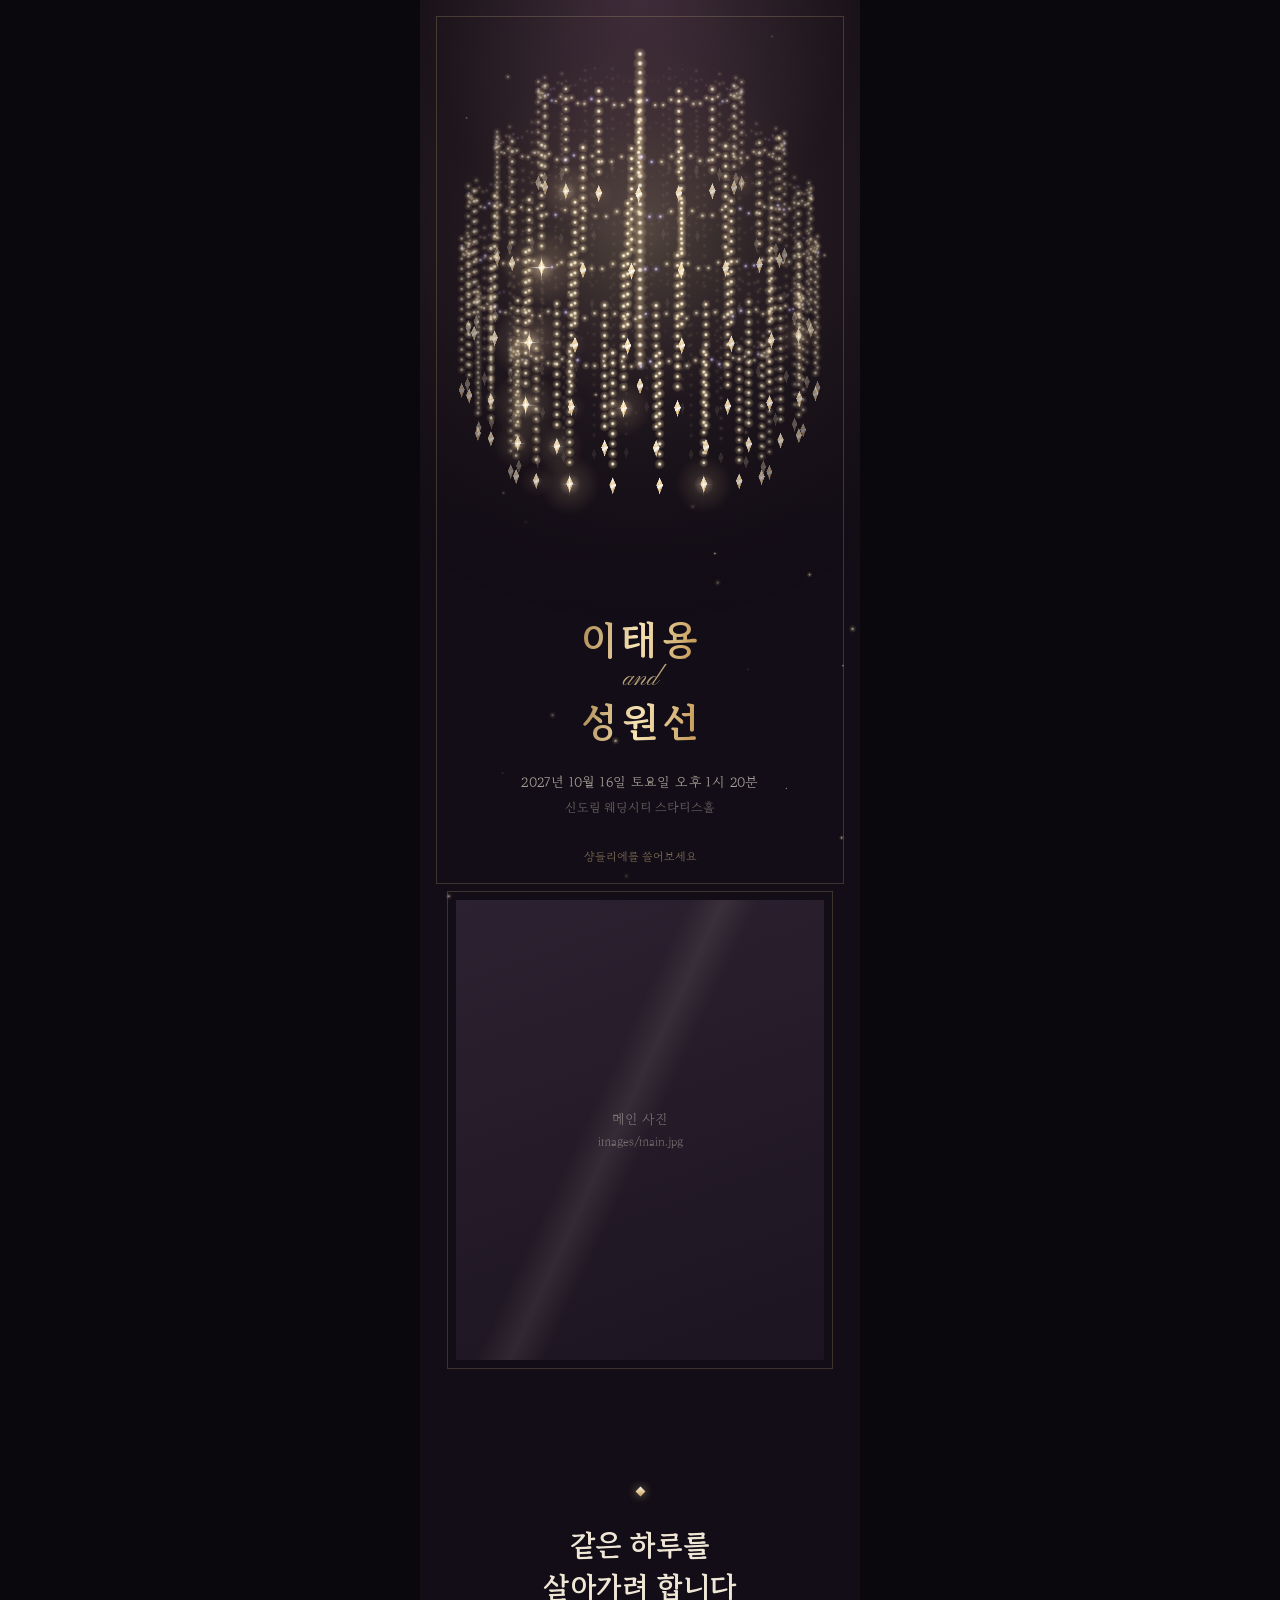
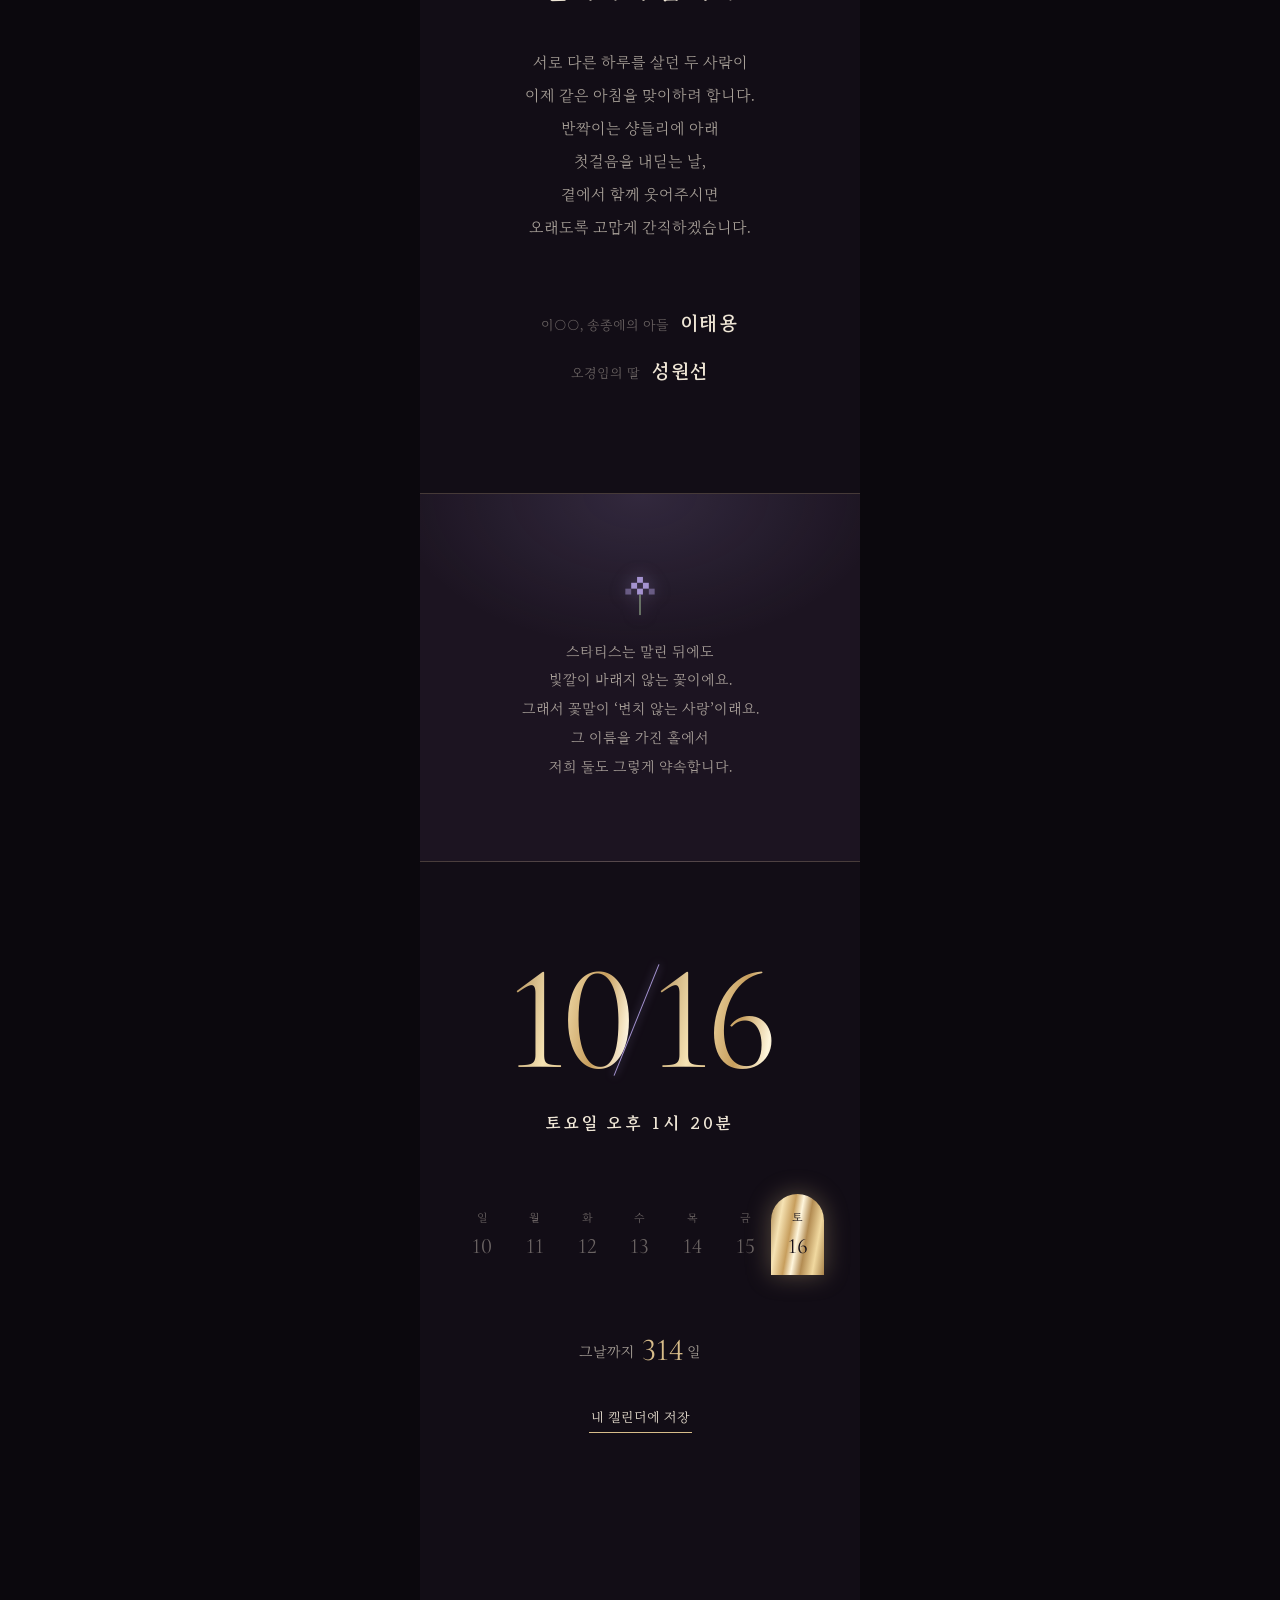
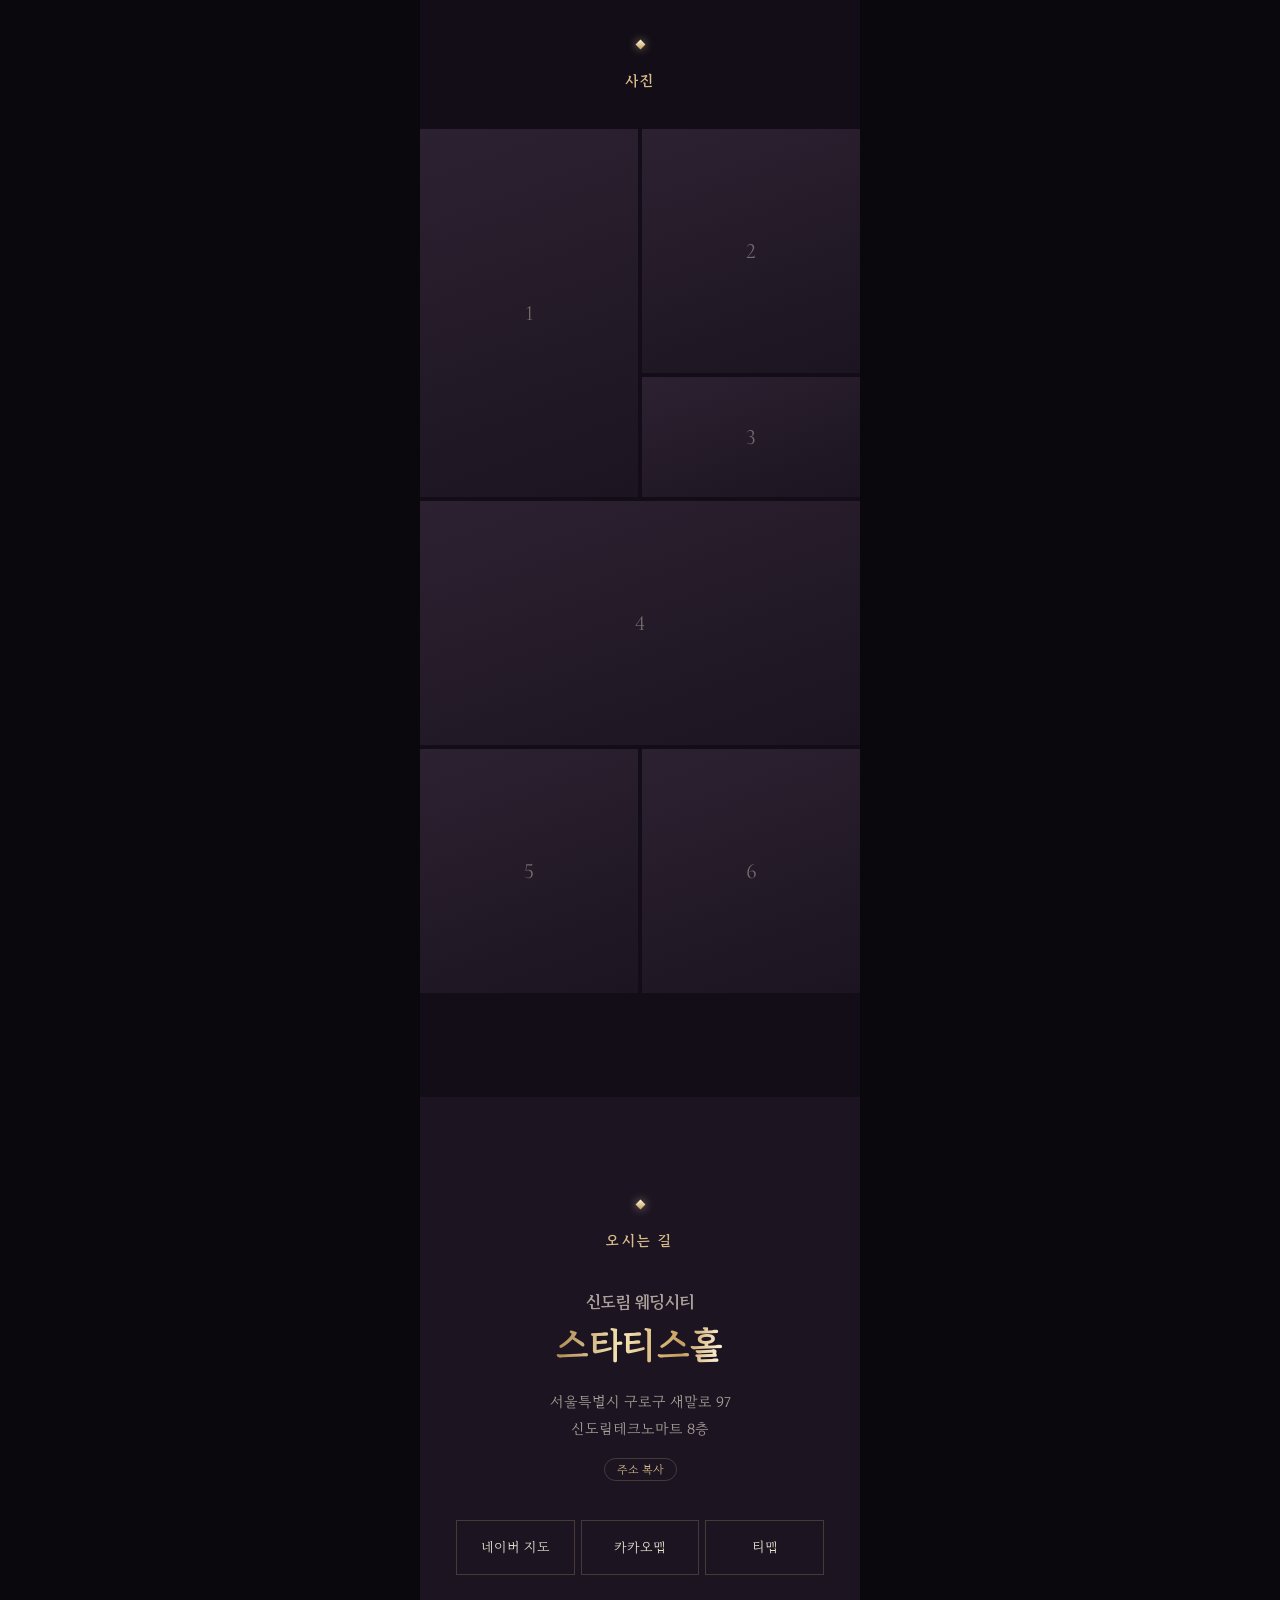
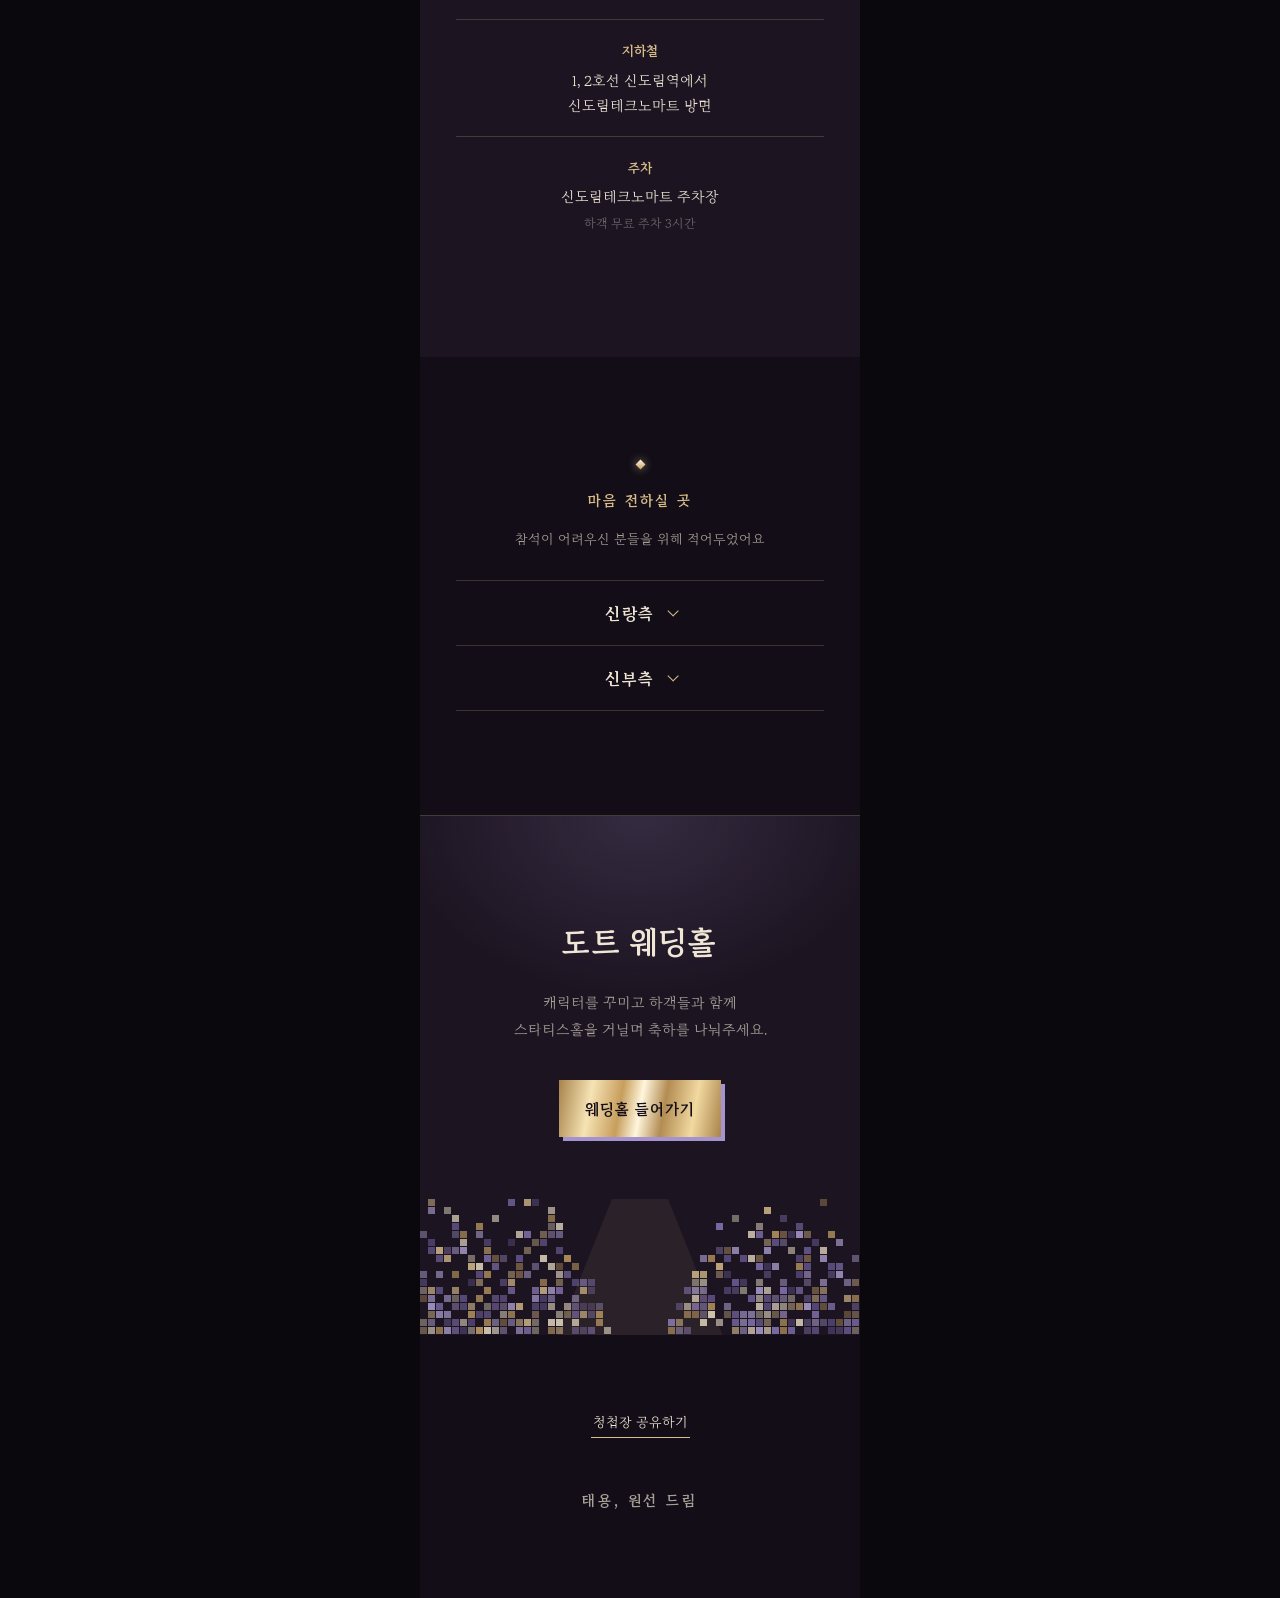
==== commit 14ec35db: "양가 부모님 성함, 무료 주차 3시간 반영 Co-Authored-By: Claude Opus 5.5 <noreply@anthropic.com> Claude-Session: http" ====
--- a/index.html
+++ b/index.html
@@ -53,8 +53,9 @@
         오래도록 고맙게 간직하겠습니다.
       </p>
       <dl class="family">
-        <div class="fit"><dt>아버지, 어머니의 아들</dt><dd>이태용</dd></div>
-        <div class="fit"><dt>아버지, 어머니의 딸</dt><dd>성원선</dd></div>
+        <!-- 신랑 아버님 성함 정해지면 이○○ 자리 바꾸기 -->
+        <div class="fit"><dt>이○○, 송종애의 아들</dt><dd>이태용</dd></div>
+        <div class="fit"><dt>오경임의 딸</dt><dd>성원선</dd></div>
       </dl>
     </section>
 
@@ -116,7 +117,7 @@
       </nav>
       <dl class="ways">
         <div><dt>지하철</dt><dd class="fit">1, 2호선 신도림역에서<br />신도림테크노마트 방면</dd></div>
-        <div><dt>주차</dt><dd class="fit">신도림테크노마트 주차장<br /><small>무료 주차 시간은 정해지면 알려드릴게요</small></dd></div>
+        <div><dt>주차</dt><dd class="fit">신도림테크노마트 주차장<br /><small>하객 무료 주차 3시간</small></dd></div>
       </dl>
     </section>
 
